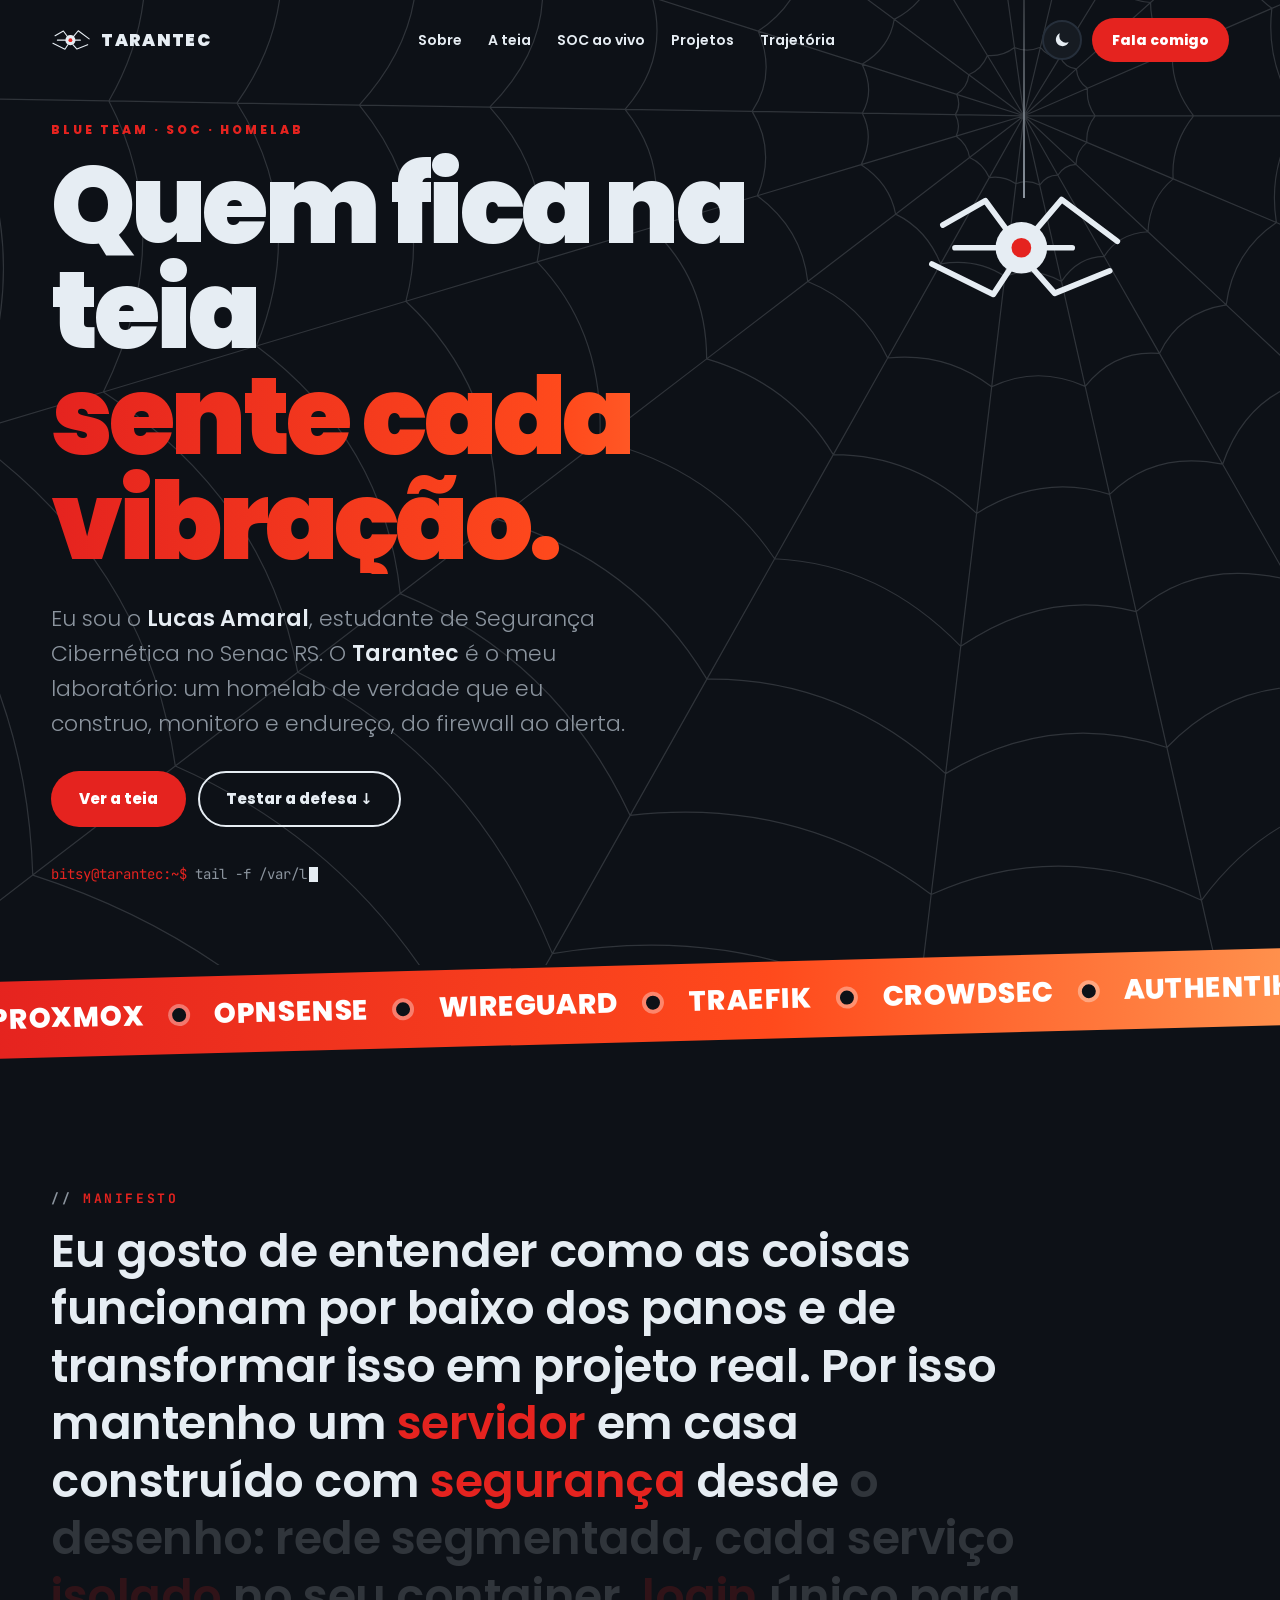
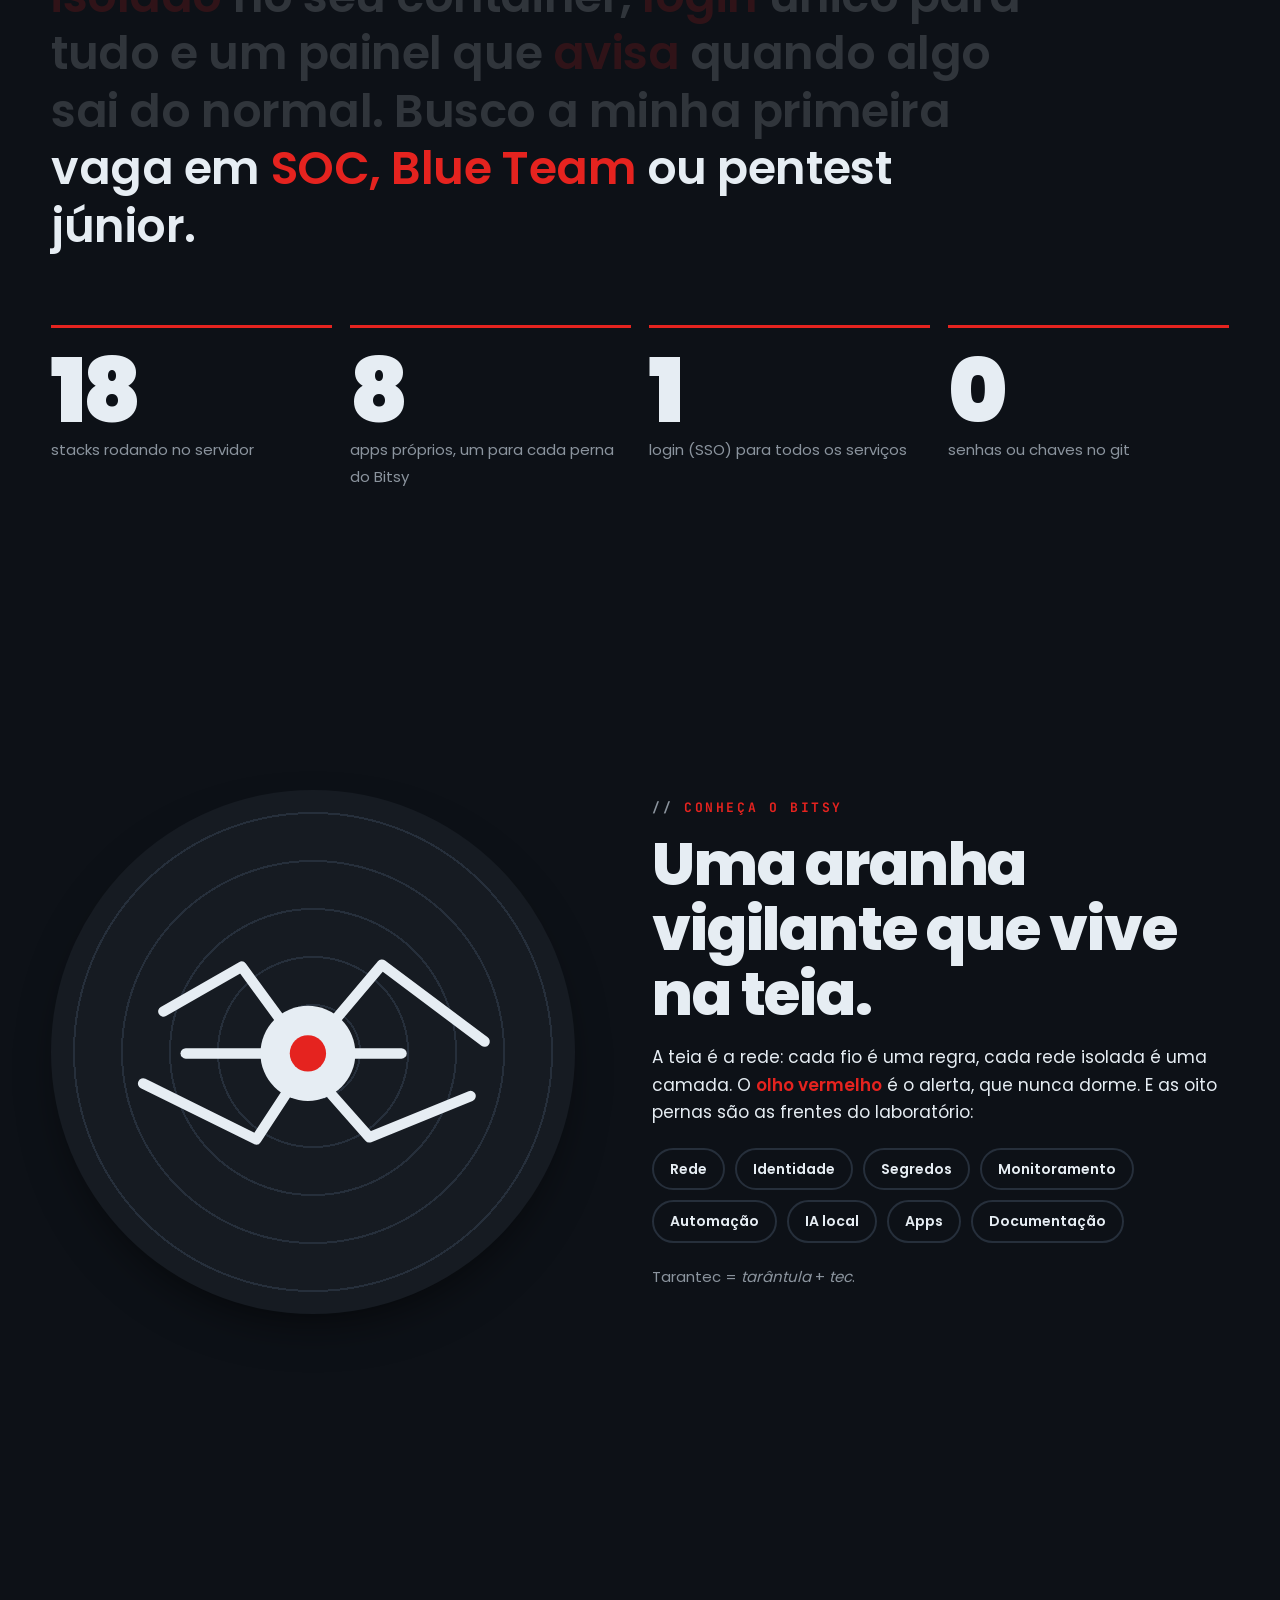
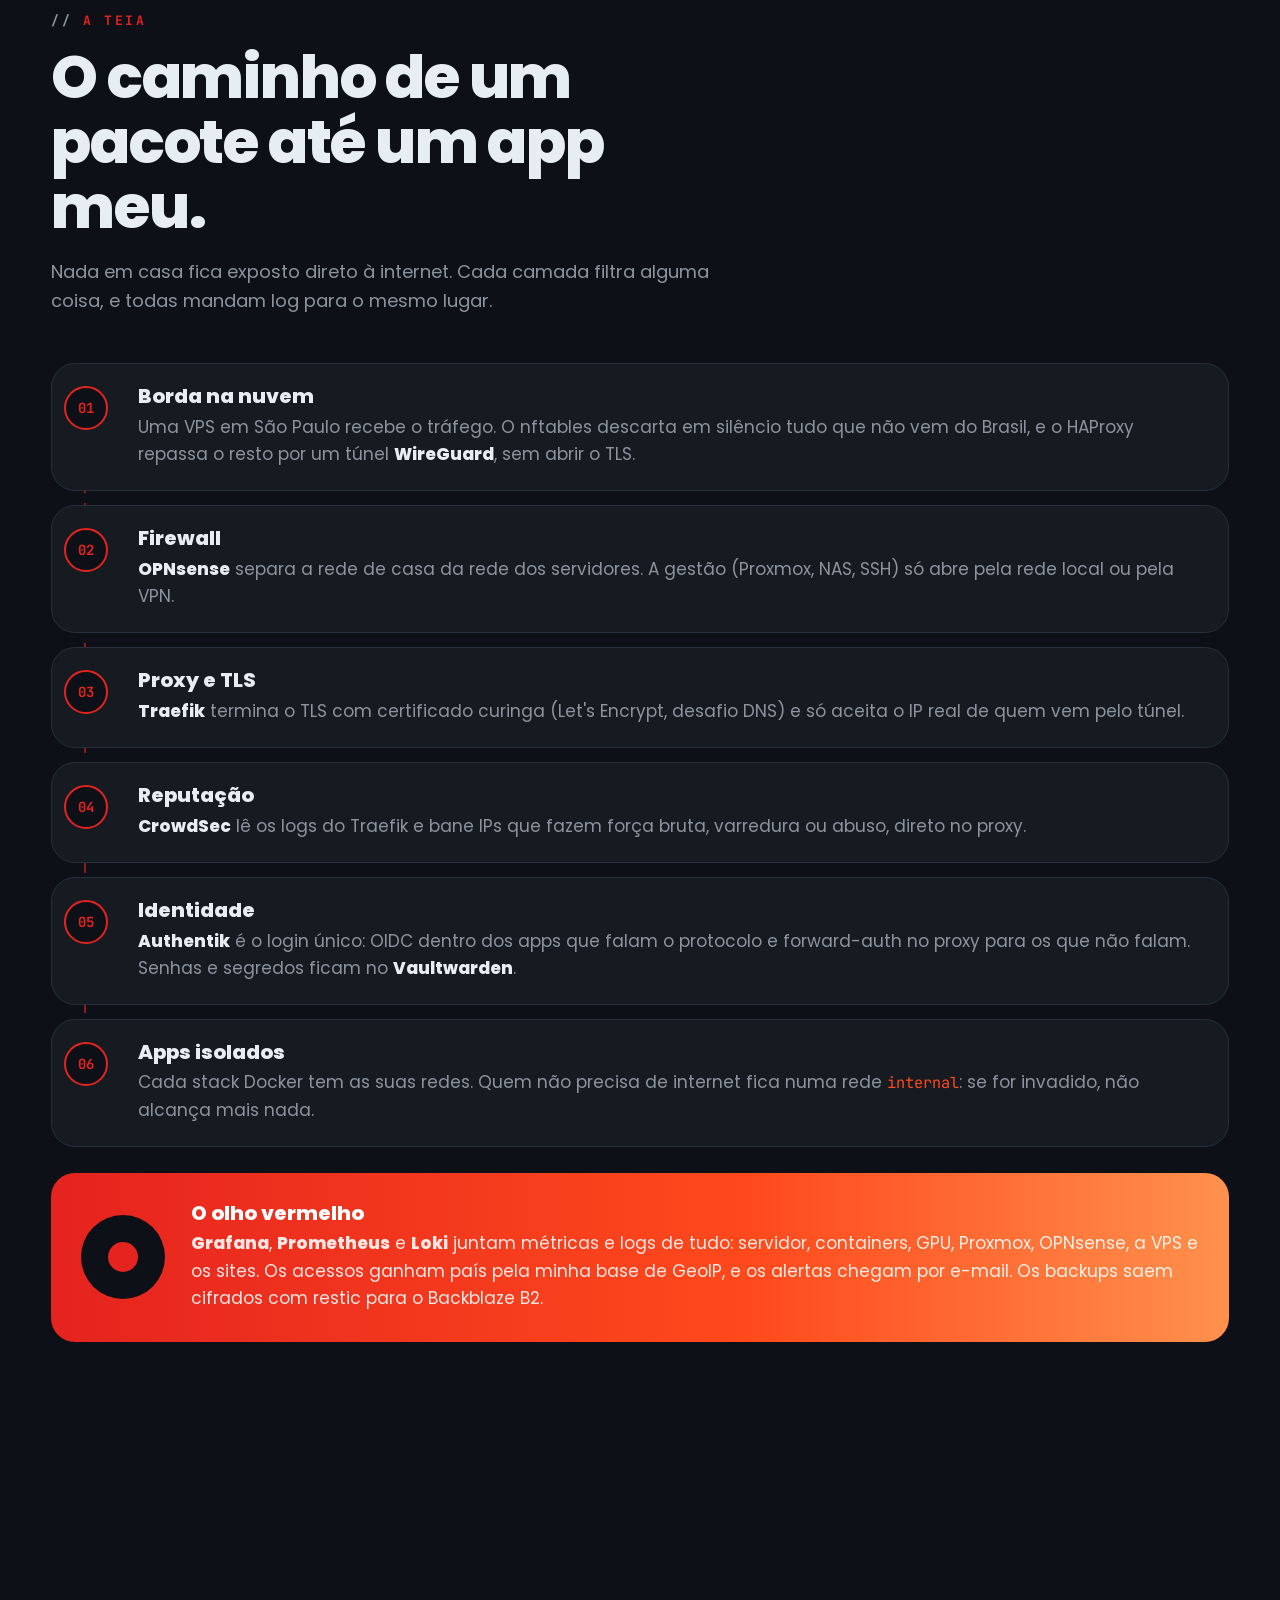
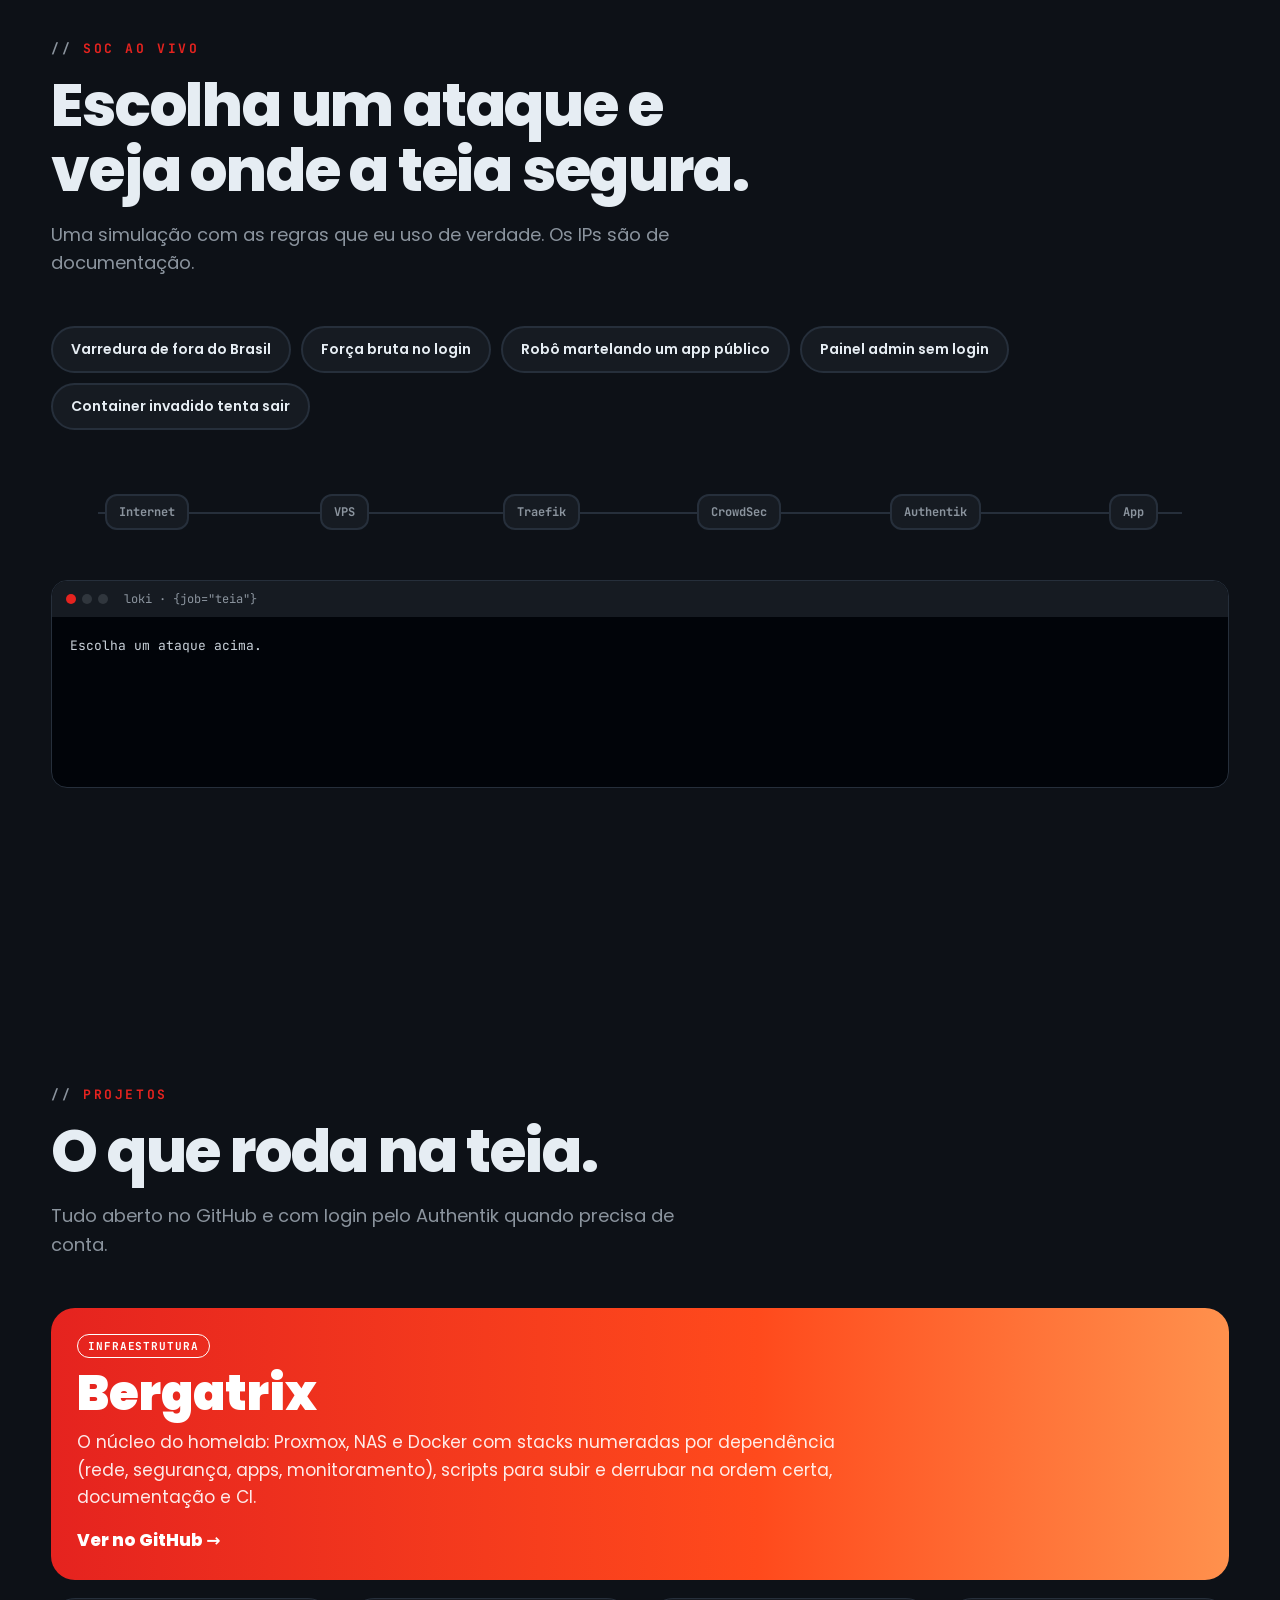
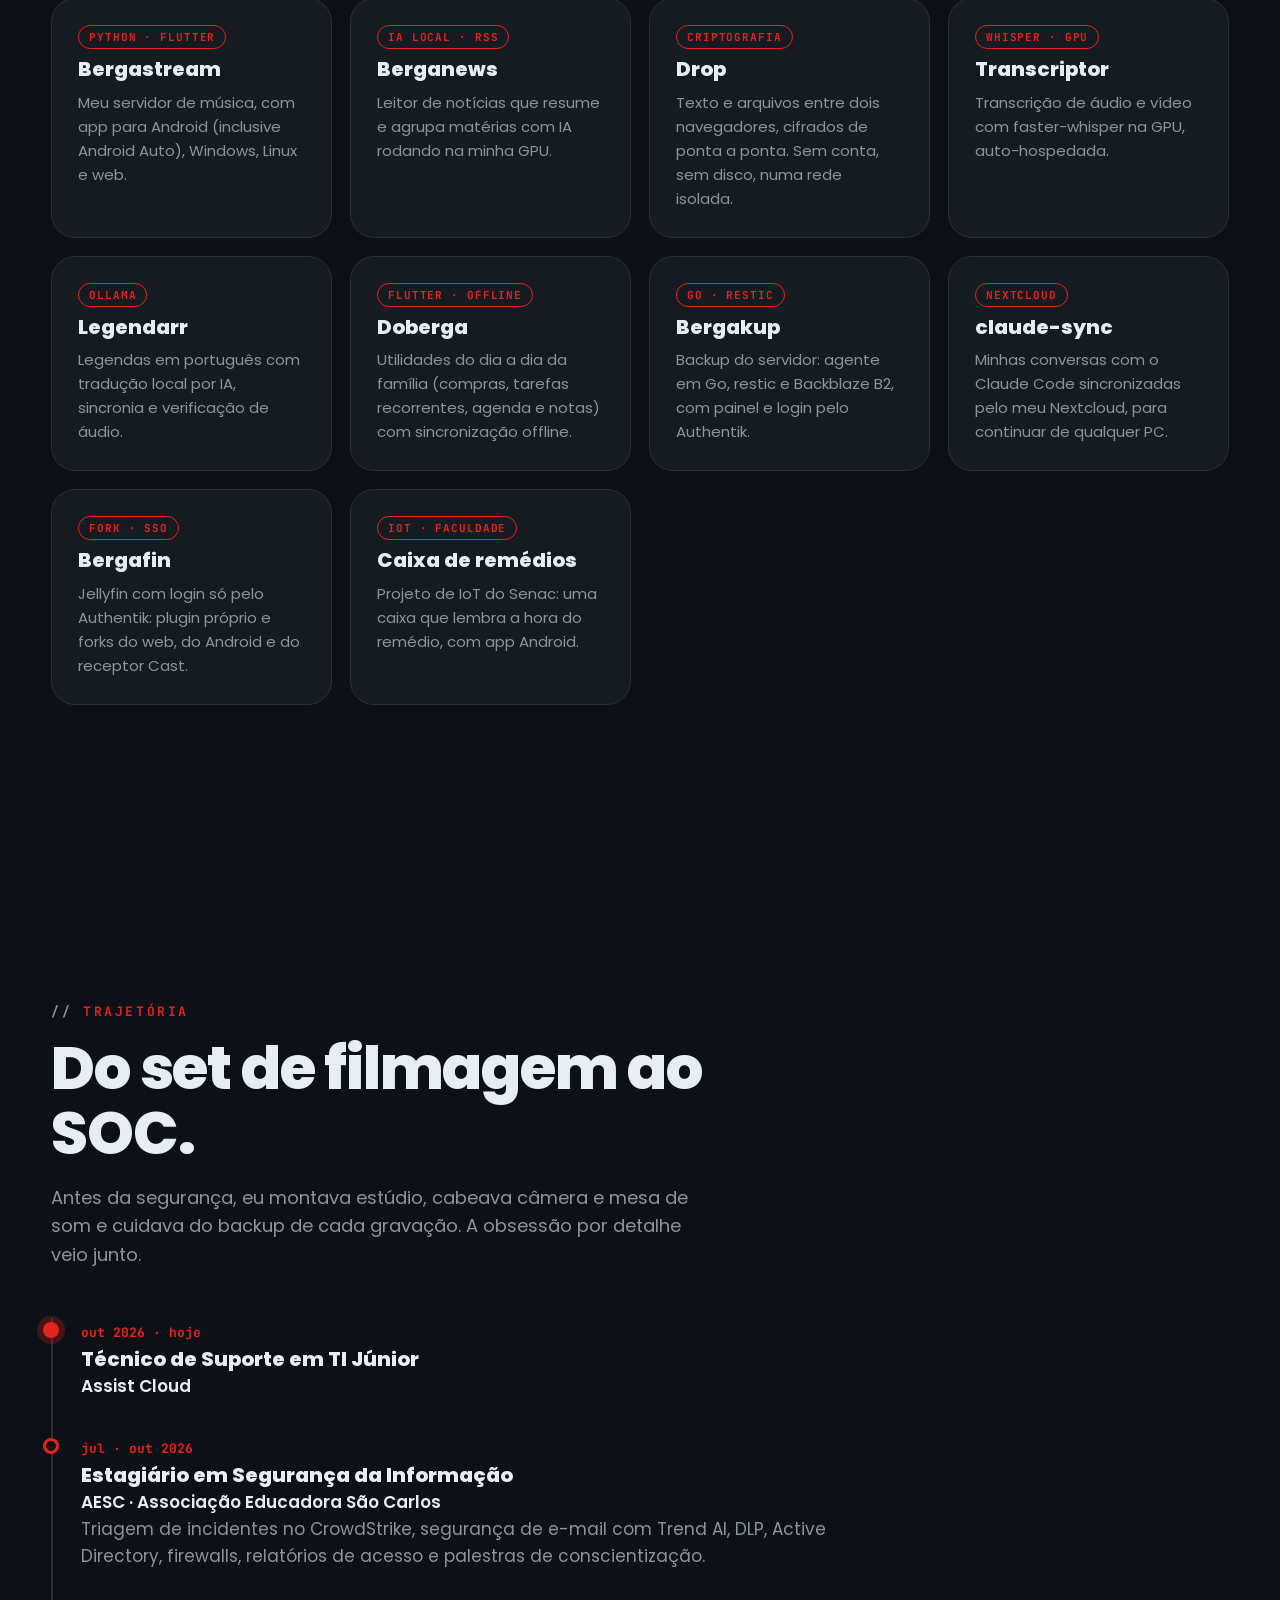
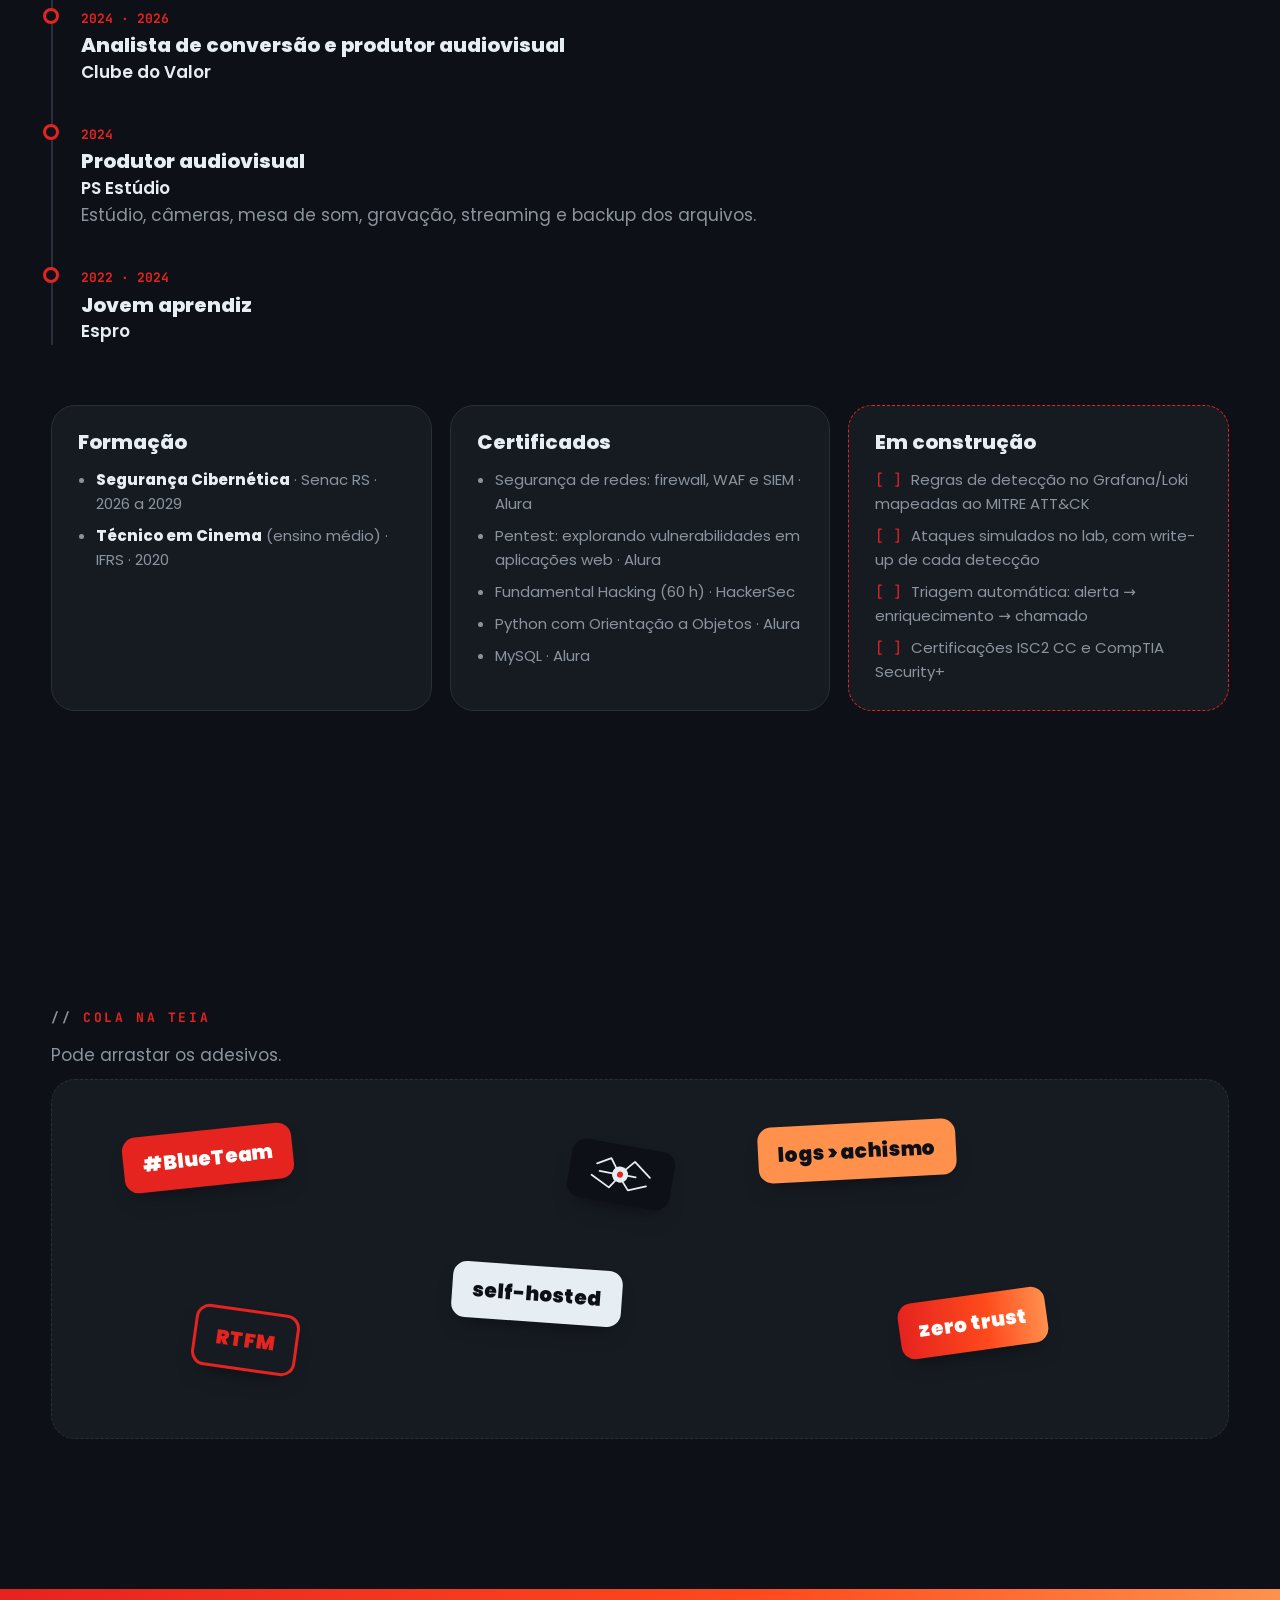
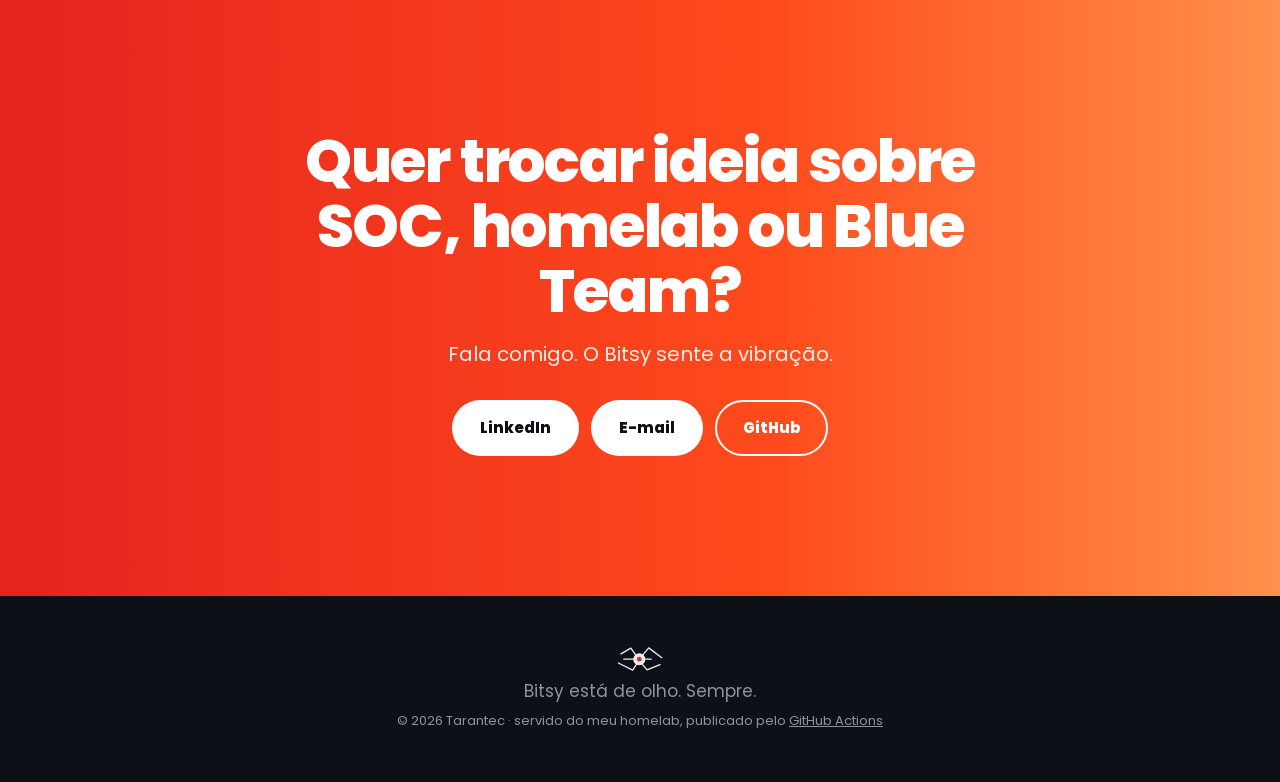
==== site/index.html @ d7de9d03 "first commit" ====
<!DOCTYPE html>
<html lang="pt-BR" data-theme="dark">
<head>
  <meta charset="utf-8">
  <meta name="viewport" content="width=device-width, initial-scale=1">
  <title>Tarantec · Lucas Amaral</title>
  <meta name="description" content="Lucas Amaral: Segurança Cibernética, Blue Team e SOC. O Tarantec é o meu homelab e a minha marca: do firewall ao alerta.">
  <meta name="theme-color" content="#0d1117">
  <meta property="og:title" content="Tarantec · Lucas Amaral">
  <meta property="og:description" content="Blue Team, SOC e homelab. Quem fica na teia sente cada vibração.">
  <meta property="og:type" content="website">
  <link rel="icon" href="img/favicon.svg" type="image/svg+xml">
  <link rel="preload" href="fonts/poppins-800.woff2" as="font" type="font/woff2" crossorigin>
  <link rel="stylesheet" href="css/style.css">
  <script src="js/tema.js"></script>
  <script src="js/main.js" defer></script>
</head>
<body>
  <a class="skip" href="#sobre">Pular para o conteúdo</a>

  <header class="nav" id="nav">
    <a class="brand" href="#topo" aria-label="Tarantec, início">
      <img src="img/bitsy.svg" alt="" width="40" height="22">
      <span>TARANTEC</span>
    </a>
    <nav class="nav__links" aria-label="Seções">
      <a href="#sobre">Sobre</a>
      <a href="#teia">A teia</a>
      <a href="#soc">SOC ao vivo</a>
      <a href="#projetos">Projetos</a>
      <a href="#trajetoria">Trajetória</a>
    </nav>
    <div class="nav__acoes">
      <button class="tema" id="tema" type="button" aria-label="Mudar para o tema claro">
        <svg viewBox="0 0 24 24" aria-hidden="true"><path class="lua" d="M20 14.5A8 8 0 0 1 9.5 4a8 8 0 1 0 10.5 10.5Z"/><g class="sol"><circle cx="12" cy="12" r="4"/><path d="M12 2.5v2.2M12 19.3v2.2M2.5 12h2.2M19.3 12h2.2M5.3 5.3l1.6 1.6M17.1 17.1l1.6 1.6M5.3 18.7l1.6-1.6M17.1 6.9l1.6-1.6"/></g></svg>
      </button>
      <a class="btn btn--red btn--sm" href="#contato">Fala comigo</a>
    </div>
  </header>

  <main>
    <!-- HERO -->
    <section class="hero" id="topo">
      <canvas class="hero__teia" id="teiaCanvas" aria-hidden="true"></canvas>

      <div class="hero__bitsy" aria-hidden="true">
        <span class="fio"></span>
        <svg class="bitsy" viewBox="190 410 540 290">
          <g class="bitsy__pernas">
            <polyline points="245,497 357,433 412,508"/>
            <polyline points="492,508 558,430 705,540"/>
            <line x1="277" y1="557" x2="388" y2="557"/>
            <line x1="518" y1="557" x2="586" y2="557"/>
            <polyline points="216,600 378,680 420,616"/>
            <polyline points="486,616 540,677 685,618"/>
          </g>
          <circle class="bitsy__corpo" cx="452" cy="557" r="68"/>
          <circle class="bitsy__olho" cx="452" cy="557" r="26"/>
        </svg>
      </div>

      <div class="hero__texto">
        <p class="kicker">Blue Team · SOC · Homelab</p>
        <h1 class="hero__titulo">Quem fica na teia <span class="grad">sente cada vibração.</span></h1>
        <p class="hero__tag">Eu sou o <strong>Lucas Amaral</strong>, estudante de Segurança Cibernética no Senac RS. O <strong>Tarantec</strong> é o meu laboratório: um homelab de verdade que eu construo, monitoro e endureço, do firewall ao alerta.</p>
        <div class="hero__cta">
          <a class="btn btn--red" href="#teia">Ver a teia</a>
          <a class="btn btn--ghost" href="#soc">Testar a defesa ↓</a>
        </div>
        <p class="term"><span class="term__prompt">bitsy@tarantec:~$</span> <span id="digitado">tail -f /var/log/teia.log</span><span class="term__cursor" aria-hidden="true"></span></p>
      </div>
    </section>

    <!-- MARQUEE -->
    <div class="marquee">
      <div class="marquee__linha">
        <span>Proxmox</span><i></i><span>OPNsense</span><i></i><span>WireGuard</span><i></i><span>Traefik</span><i></i><span>CrowdSec</span><i></i><span>Authentik</span><i></i><span>Vaultwarden</span><i></i><span>Grafana</span><i></i><span>Prometheus</span><i></i><span>Loki</span><i></i><span>Docker</span><i></i><span>Python</span><i></i><span>GitHub Actions</span><i></i>
        <span aria-hidden="true">Proxmox</span><i></i><span aria-hidden="true">OPNsense</span><i></i><span aria-hidden="true">WireGuard</span><i></i><span aria-hidden="true">Traefik</span><i></i><span aria-hidden="true">CrowdSec</span><i></i><span aria-hidden="true">Authentik</span><i></i><span aria-hidden="true">Vaultwarden</span><i></i><span aria-hidden="true">Grafana</span><i></i><span aria-hidden="true">Prometheus</span><i></i><span aria-hidden="true">Loki</span><i></i><span aria-hidden="true">Docker</span><i></i><span aria-hidden="true">Python</span><i></i><span aria-hidden="true">GitHub Actions</span><i></i>
      </div>
    </div>

    <!-- SOBRE -->
    <section class="secao sobre" id="sobre">
      <p class="rotulo">Manifesto</p>
      <p class="palavras" id="manifesto">Eu gosto de entender como as coisas funcionam por baixo dos panos e de transformar isso em projeto real. Por isso mantenho um servidor em casa construído com segurança desde o desenho: rede segmentada, cada serviço isolado no seu container, login único para tudo e um painel que avisa quando algo sai do normal. Busco a minha primeira vaga em SOC, Blue Team ou pentest júnior.</p>

      <div class="numeros">
        <div class="numero revelar"><strong data-contar="18">0</strong><span>stacks rodando no servidor</span></div>
        <div class="numero revelar"><strong data-contar="8">0</strong><span>apps próprios, um para cada perna do Bitsy</span></div>
        <div class="numero revelar"><strong data-contar="1">0</strong><span>login (SSO) para todos os serviços</span></div>
        <div class="numero revelar"><strong>0</strong><span>senhas ou chaves no git</span></div>
      </div>
    </section>

    <!-- BITSY -->
    <section class="secao bitsy-secao" id="bitsy">
      <div class="bitsy-secao__arte revelar">
        <img src="img/bitsy.svg" alt="Bitsy, a aranha mascote do Tarantec, com o olho vermelho aceso" width="540" height="290">
      </div>
      <div class="bitsy-secao__texto revelar">
        <p class="rotulo">Conheça o Bitsy</p>
        <h2>Uma aranha vigilante que vive na teia.</h2>
        <p>A teia é a rede: cada fio é uma regra, cada rede isolada é uma camada. O <span class="vermelho">olho vermelho</span> é o alerta, que nunca dorme. E as oito pernas são as frentes do laboratório:</p>
        <ul class="pernas">
          <li>Rede</li><li>Identidade</li><li>Segredos</li><li>Monitoramento</li>
          <li>Automação</li><li>IA local</li><li>Apps</li><li>Documentação</li>
        </ul>
        <p class="nota">Tarantec = <em>tarântula</em> + <em>tec</em>.</p>
      </div>
    </section>

    <!-- A TEIA (homelab) -->
    <section class="secao teia" id="teia">
      <p class="rotulo">A teia</p>
      <h2>O caminho de um pacote até um app meu.</h2>
      <p class="secao__intro">Nada em casa fica exposto direto à internet. Cada camada filtra alguma coisa, e todas mandam log para o mesmo lugar.</p>

      <ol class="camadas">
        <li class="camada revelar"><span class="camada__n">01</span><div><h3>Borda na nuvem</h3><p>Uma VPS em São Paulo recebe o tráfego. O nftables descarta em silêncio tudo que não vem do Brasil, e o HAProxy repassa o resto por um túnel <strong>WireGuard</strong>, sem abrir o TLS.</p></div></li>
        <li class="camada revelar"><span class="camada__n">02</span><div><h3>Firewall</h3><p><strong>OPNsense</strong> separa a rede de casa da rede dos servidores. A gestão (Proxmox, NAS, SSH) só abre pela rede local ou pela VPN.</p></div></li>
        <li class="camada revelar"><span class="camada__n">03</span><div><h3>Proxy e TLS</h3><p><strong>Traefik</strong> termina o TLS com certificado curinga (Let's Encrypt, desafio DNS) e só aceita o IP real de quem vem pelo túnel.</p></div></li>
        <li class="camada revelar"><span class="camada__n">04</span><div><h3>Reputação</h3><p><strong>CrowdSec</strong> lê os logs do Traefik e bane IPs que fazem força bruta, varredura ou abuso, direto no proxy.</p></div></li>
        <li class="camada revelar"><span class="camada__n">05</span><div><h3>Identidade</h3><p><strong>Authentik</strong> é o login único: OIDC dentro dos apps que falam o protocolo e forward-auth no proxy para os que não falam. Senhas e segredos ficam no <strong>Vaultwarden</strong>.</p></div></li>
        <li class="camada revelar"><span class="camada__n">06</span><div><h3>Apps isolados</h3><p>Cada stack Docker tem as suas redes. Quem não precisa de internet fica numa rede <code>internal</code>: se for invadido, não alcança mais nada.</p></div></li>
      </ol>

      <div class="olho-que-ve revelar">
        <div class="olho-que-ve__icone" aria-hidden="true"><span></span></div>
        <div>
          <h3>O olho vermelho</h3>
          <p><strong>Grafana</strong>, <strong>Prometheus</strong> e <strong>Loki</strong> juntam métricas e logs de tudo: servidor, containers, GPU, Proxmox, OPNsense, a VPS e os sites. Os acessos ganham país pela minha base de GeoIP, e os alertas chegam por e-mail. Os backups saem cifrados com restic para o Backblaze B2.</p>
        </div>
      </div>
    </section>

    <!-- SOC AO VIVO -->
    <section class="secao soc" id="soc">
      <p class="rotulo">SOC ao vivo</p>
      <h2>Escolha um ataque e veja onde a teia segura.</h2>
      <p class="secao__intro">Uma simulação com as regras que eu uso de verdade. Os IPs são de documentação.</p>

      <div class="soc__ataques" role="group" aria-label="Ataques">
        <button type="button" class="chip" data-ataque="geo">Varredura de fora do Brasil</button>
        <button type="button" class="chip" data-ataque="forca">Força bruta no login</button>
        <button type="button" class="chip" data-ataque="flood">Robô martelando um app público</button>
        <button type="button" class="chip" data-ataque="painel">Painel admin sem login</button>
        <button type="button" class="chip" data-ataque="saida">Container invadido tenta sair</button>
      </div>

      <div class="soc__trilha" id="trilha" aria-hidden="true">
        <span class="no" data-no="0">Internet</span>
        <span class="no" data-no="1">VPS</span>
        <span class="no" data-no="2">Traefik</span>
        <span class="no" data-no="3">CrowdSec</span>
        <span class="no" data-no="4">Authentik</span>
        <span class="no" data-no="5">App</span>
        <span class="pacote" id="pacote"></span>
      </div>

      <div class="soc__log" role="log" aria-live="polite">
        <div class="soc__log-barra"><i></i><i></i><i></i><span>loki · {job="teia"}</span></div>
        <pre id="log">Escolha um ataque acima.</pre>
      </div>
    </section>

    <!-- PROJETOS -->
    <section class="secao projetos" id="projetos">
      <p class="rotulo">Projetos</p>
      <h2>O que roda na teia.</h2>
      <p class="secao__intro">Tudo aberto no GitHub e com login pelo Authentik quando precisa de conta.</p>

      <div class="cards">
        <a class="card card--destaque revelar" href="https://github.com/Agelinena/bergatrix">
          <span class="card__tag">Infraestrutura</span>
          <h3>Bergatrix</h3>
          <p>O núcleo do homelab: Proxmox, NAS e Docker com stacks numeradas por dependência (rede, segurança, apps, monitoramento), scripts para subir e derrubar na ordem certa, documentação e CI.</p>
          <span class="card__ir">Ver no GitHub →</span>
        </a>
        <a class="card revelar" href="https://github.com/Agelinena/bergastream">
          <span class="card__tag">Python · Flutter</span>
          <h3>Bergastream</h3>
          <p>Meu servidor de música, com app para Android (inclusive Android Auto), Windows, Linux e web.</p>
        </a>
        <a class="card revelar" href="https://github.com/Agelinena/berganews">
          <span class="card__tag">IA local · RSS</span>
          <h3>Berganews</h3>
          <p>Leitor de notícias que resume e agrupa matérias com IA rodando na minha GPU.</p>
        </a>
        <a class="card revelar" href="https://github.com/Agelinena/drop">
          <span class="card__tag">Criptografia</span>
          <h3>Drop</h3>
          <p>Texto e arquivos entre dois navegadores, cifrados de ponta a ponta. Sem conta, sem disco, numa rede isolada.</p>
        </a>
        <a class="card revelar" href="https://github.com/Agelinena/transcriptor">
          <span class="card__tag">Whisper · GPU</span>
          <h3>Transcriptor</h3>
          <p>Transcrição de áudio e vídeo com faster-whisper na GPU, auto-hospedada.</p>
        </a>
        <a class="card revelar" href="https://github.com/Agelinena/legendarr">
          <span class="card__tag">Ollama</span>
          <h3>Legendarr</h3>
          <p>Legendas em português com tradução local por IA, sincronia e verificação de áudio.</p>
        </a>
        <a class="card revelar" href="https://github.com/Agelinena/doberga">
          <span class="card__tag">Flutter · offline</span>
          <h3>Doberga</h3>
          <p>Utilidades do dia a dia da família (compras, tarefas recorrentes, agenda e notas) com sincronização offline.</p>
        </a>
        <a class="card revelar" href="https://github.com/Agelinena/bergatrix/tree/main/00-infrastructure/bergakup">
          <span class="card__tag">Go · restic</span>
          <h3>Bergakup</h3>
          <p>Backup do servidor: agente em Go, restic e Backblaze B2, com painel e login pelo Authentik.</p>
        </a>
        <a class="card revelar" href="https://github.com/Agelinena/claude-sync">
          <span class="card__tag">Nextcloud</span>
          <h3>claude-sync</h3>
          <p>Minhas conversas com o Claude Code sincronizadas pelo meu Nextcloud, para continuar de qualquer PC.</p>
        </a>
        <a class="card revelar" href="https://github.com/Agelinena/Bergafin-web">
          <span class="card__tag">Fork · SSO</span>
          <h3>Bergafin</h3>
          <p>Jellyfin com login só pelo Authentik: plugin próprio e forks do web, do Android e do receptor Cast.</p>
        </a>
        <a class="card revelar" href="https://github.com/Agelinena/Caixa-remedio">
          <span class="card__tag">IoT · faculdade</span>
          <h3>Caixa de remédios</h3>
          <p>Projeto de IoT do Senac: uma caixa que lembra a hora do remédio, com app Android.</p>
        </a>
      </div>
    </section>

    <!-- TRAJETÓRIA -->
    <section class="secao trajetoria" id="trajetoria">
      <p class="rotulo">Trajetória</p>
      <h2>Do set de filmagem ao SOC.</h2>
      <p class="secao__intro">Antes da segurança, eu montava estúdio, cabeava câmera e mesa de som e cuidava do backup de cada gravação. A obsessão por detalhe veio junto.</p>

      <ol class="linha">
        <li class="revelar"><span class="quando">out 2026 · hoje</span><h3>Técnico de Suporte em TI Júnior</h3><p class="linha__onde">Assist Cloud</p></li>
        <li class="revelar"><span class="quando">jul · out 2026</span><h3>Estagiário em Segurança da Informação</h3><p class="linha__onde">AESC · Associação Educadora São Carlos</p><p>Triagem de incidentes no CrowdStrike, segurança de e-mail com Trend AI, DLP, Active Directory, firewalls, relatórios de acesso e palestras de conscientização.</p></li>
        <li class="revelar"><span class="quando">2024 · 2026</span><h3>Analista de conversão e produtor audiovisual</h3><p class="linha__onde">Clube do Valor</p></li>
        <li class="revelar"><span class="quando">2024</span><h3>Produtor audiovisual</h3><p class="linha__onde">PS Estúdio</p><p>Estúdio, câmeras, mesa de som, gravação, streaming e backup dos arquivos.</p></li>
        <li class="revelar"><span class="quando">2022 · 2024</span><h3>Jovem aprendiz</h3><p class="linha__onde">Espro</p></li>
      </ol>

      <div class="duas-colunas">
        <div class="bloco revelar">
          <h3>Formação</h3>
          <ul class="lista">
            <li><strong>Segurança Cibernética</strong> · Senac RS · 2026 a 2029</li>
            <li><strong>Técnico em Cinema</strong> (ensino médio) · IFRS · 2020</li>
          </ul>
        </div>
        <div class="bloco revelar">
          <h3>Certificados</h3>
          <ul class="lista">
            <li>Segurança de redes: firewall, WAF e SIEM · Alura</li>
            <li>Pentest: explorando vulnerabilidades em aplicações web · Alura</li>
            <li>Fundamental Hacking (60 h) · HackerSec</li>
            <li>Python com Orientação a Objetos · Alura</li>
            <li>MySQL · Alura</li>
          </ul>
        </div>
        <div class="bloco bloco--obra revelar">
          <h3>Em construção</h3>
          <ul class="lista lista--check">
            <li>Regras de detecção no Grafana/Loki mapeadas ao MITRE ATT&amp;CK</li>
            <li>Ataques simulados no lab, com write-up de cada detecção</li>
            <li>Triagem automática: alerta → enriquecimento → chamado</li>
            <li>Certificações ISC2 CC e CompTIA Security+</li>
          </ul>
        </div>
      </div>
    </section>

    <!-- ADESIVOS -->
    <section class="secao adesivos" aria-label="Adesivos">
      <p class="rotulo">Cola na teia</p>
      <p class="adesivos__dica">Pode arrastar os adesivos.</p>
      <div class="adesivos__area" id="adesivos">
        <span class="adesivo a1">#BlueTeam</span>
        <span class="adesivo a2">self-hosted</span>
        <span class="adesivo a3">logs &gt; achismo</span>
        <span class="adesivo a4">RTFM</span>
        <span class="adesivo a5">zero trust</span>
        <span class="adesivo a6"><img src="img/bitsy.svg" alt="Bitsy" width="64" height="35"></span>
      </div>
    </section>

    <!-- CONTATO -->
    <section class="contato" id="contato">
      <h2>Quer trocar ideia sobre SOC, homelab ou Blue Team?</h2>
      <p>Fala comigo. O Bitsy sente a vibração.</p>
      <div class="hero__cta">
        <a class="btn btn--branco" href="https://www.linkedin.com/in/lucaslindemann">LinkedIn</a>
        <a class="btn btn--branco" href="mailto:lucaslamaral@proton.me">E-mail</a>
        <a class="btn btn--contorno" href="https://github.com/Agelinena">GitHub</a>
      </div>
    </section>
  </main>

  <footer class="rodape">
    <img src="img/bitsy.svg" alt="" width="48" height="26">
    <p>Bitsy está de olho. Sempre.</p>
    <p class="rodape__mini">© 2026 Tarantec · servido do meu homelab, publicado pelo <a href="https://github.com/Agelinena/tarantec">GitHub Actions</a></p>
  </footer>
</body>
</html>
---- site/css/style.css ----
/* Tarantec: tema escuro por padrão, claro opcional (botão no topo).
   Movimento inspirado num site de referência: entrada em cascata no hero,
   marquee, revelação no scroll, texto que acende, cards com tilt e adesivos. */

@font-face { font-family: "Poppins"; font-weight: 300; font-display: swap; src: url("../fonts/poppins-300.woff2") format("woff2"); }
@font-face { font-family: "Poppins"; font-weight: 400; font-display: swap; src: url("../fonts/poppins-400.woff2") format("woff2"); }
@font-face { font-family: "Poppins"; font-weight: 600; font-display: swap; src: url("../fonts/poppins-600.woff2") format("woff2"); }
@font-face { font-family: "Poppins"; font-weight: 800; font-display: swap; src: url("../fonts/poppins-800.woff2") format("woff2"); }
@font-face { font-family: "Poppins"; font-weight: 900; font-display: swap; src: url("../fonts/poppins-900.woff2") format("woff2"); }
@font-face { font-family: "JetBrains Mono"; font-weight: 400 700; font-display: swap; src: url("../fonts/jetbrains-mono.woff2") format("woff2"); }

:root {
  --red: #e5231f;
  --red-2: #ff4a1c;
  --orange: #ff914d;
  --grad: linear-gradient(90deg, var(--red) 0%, var(--red-2) 60%, var(--orange) 100%);
  --radius: 24px;
  --gutter: clamp(16px, 4vw, 56px);
  --ease: cubic-bezier(.2, .8, .2, 1);
  --mono: "JetBrains Mono", ui-monospace, Consolas, monospace;

  /* escuro (padrão) */
  --bg: #0d1117;
  --bg-2: #161b22;
  --bg-3: #1b232e;
  --line: #262f3b;
  --text: #e6edf3;
  --muted: #8b949e;
  --fio: rgba(230, 237, 243, .16);
  --sombra: 0 20px 50px -20px rgba(0, 0, 0, .7);
  --bitsy-filtro: none;
  color-scheme: dark;
}

:root[data-theme="light"] {
  --bg: #fff7ec;
  --bg-2: #ffffff;
  --bg-3: #fbeedd;
  --line: #ecdcc6;
  --text: #14181d;
  --muted: #5b6470;
  --fio: rgba(20, 24, 29, .14);
  --sombra: 0 20px 50px -24px rgba(80, 40, 0, .35);
  /* o Bitsy é claro; no tema claro fica escura e o olho continua vermelho */
  --bitsy-filtro: invert(1) hue-rotate(180deg) saturate(1.4);
  color-scheme: light;
}

*, *::before, *::after { box-sizing: border-box; }
html { scroll-behavior: smooth; }
body {
  margin: 0;
  background: var(--bg);
  color: var(--text);
  font: 400 17px/1.6 "Poppins", system-ui, sans-serif;
  overflow-x: hidden;
  transition: background .4s, color .4s;
}
img { max-width: 100%; display: block; }
a { color: inherit; }
h1, h2, h3 { line-height: 1.08; margin: 0; }
h2 { font-size: clamp(30px, 5vw, 60px); font-weight: 800; letter-spacing: -.02em; max-width: 18ch; }
h3 { font-size: 20px; font-weight: 700; }
code { font-family: var(--mono); font-size: .9em; color: var(--red-2); }
.vermelho { color: var(--red); font-weight: 600; }
.grad { background: var(--grad); -webkit-background-clip: text; background-clip: text; color: transparent; }
.bitsy-img, .brand img, .rodape img, .adesivo img, .bitsy-secao__arte img { filter: var(--bitsy-filtro); }
::selection { background: var(--red); color: #fff; }
:focus-visible { outline: 3px solid var(--orange); outline-offset: 3px; border-radius: 6px; }

.skip { position: absolute; left: 12px; top: -60px; z-index: 100; background: var(--red); color: #fff; padding: 10px 16px; border-radius: 10px; }
.skip:focus { top: 12px; }

/* ---------- botões ---------- */
.btn {
  display: inline-flex; align-items: center; gap: 8px;
  padding: 14px 26px; border-radius: 999px; border: 2px solid transparent;
  font-weight: 700; font-size: 15px; text-decoration: none; cursor: pointer;
  transition: transform .3s var(--ease), background .3s, color .3s, box-shadow .3s, border-color .3s;
}
.btn:hover { transform: translateY(-3px); }
.btn--sm { padding: 9px 18px; font-size: 14px; }
.btn--red { background: var(--red); color: #fff; }
.btn--red:hover { box-shadow: 0 10px 0 -2px #7d0f0d; }
.btn--ghost { border-color: var(--text); color: var(--text); }
.btn--ghost:hover { background: var(--text); color: var(--bg); }
.btn--branco { background: #fff; color: #0d1117; }
.btn--branco:hover { box-shadow: 0 10px 0 -2px #0d1117; }
.btn--contorno { border-color: #fff; color: #fff; }
.btn--contorno:hover { background: #0d1117; border-color: #0d1117; }

/* ---------- nav ---------- */
.nav {
  position: fixed; inset: 0 0 auto 0; z-index: 50;
  display: flex; align-items: center; justify-content: space-between; gap: 16px;
  padding: 18px var(--gutter);
  transition: background .4s, padding .4s, box-shadow .4s;
}
.nav.rolou {
  padding-block: 10px;
  background: color-mix(in srgb, var(--bg) 82%, transparent);
  backdrop-filter: blur(12px);
  box-shadow: 0 1px 0 var(--line);
}
.brand { display: flex; align-items: center; gap: 10px; text-decoration: none; font-weight: 900; letter-spacing: .08em; }
.brand img { width: 40px; transition: transform .5s var(--ease); }
.brand:hover img { transform: rotate(-12deg) scale(1.1); }
.nav__links { display: flex; gap: 26px; }
.nav__links a { position: relative; text-decoration: none; font-weight: 600; font-size: 14px; }
.nav__links a::after {
  content: ""; position: absolute; left: 0; right: 0; bottom: -4px; height: 3px;
  background: var(--red); transform: scaleX(0); transform-origin: right;
  transition: transform .35s var(--ease);
}
.nav__links a:hover::after { transform: scaleX(1); transform-origin: left; }
.nav__acoes { display: flex; align-items: center; gap: 10px; }
.tema {
  width: 40px; height: 40px; border-radius: 50%; border: 2px solid var(--line);
  background: var(--bg-2); color: var(--text); cursor: pointer; display: grid; place-items: center;
  transition: transform .4s var(--ease), border-color .3s;
}
.tema:hover { transform: rotate(25deg); border-color: var(--red); }
.tema svg { width: 20px; height: 20px; fill: currentColor; }
.tema .sol { display: none; }
.tema .sol path { fill: none; stroke: currentColor; stroke-width: 2; stroke-linecap: round; }
:root[data-theme="light"] .tema .sol { display: block; }
:root[data-theme="light"] .tema .lua { display: none; }

/* ---------- hero ---------- */
.hero {
  position: relative; min-height: 100svh; overflow: hidden;
  display: grid; align-items: center;
  padding: 120px var(--gutter) 80px;
}
.hero__teia { position: absolute; inset: 0; width: 100%; height: 100%; }
.hero__texto { position: relative; max-width: 860px; }
.kicker {
  margin: 0 0 14px; font-weight: 700; letter-spacing: .25em; text-transform: uppercase;
  font-size: 12px; color: var(--red); opacity: 0; animation: subir .8s .2s var(--ease) forwards;
}
.hero__titulo {
  font-size: clamp(44px, 8.4vw, 116px); font-weight: 900; letter-spacing: -.035em; line-height: .98;
  opacity: 0; transform: scale(.92) translateY(30px); animation: entrar 1.1s .35s var(--ease) forwards;
}
.hero__titulo .grad { display: block; }
.hero__tag {
  font-size: clamp(17px, 1.8vw, 22px); font-weight: 300; max-width: 46ch; color: var(--muted);
  margin: 26px 0 30px; opacity: 0; animation: subir .9s .9s var(--ease) forwards;
}
.hero__tag strong { color: var(--text); font-weight: 600; }
.hero__cta { display: flex; gap: 12px; flex-wrap: wrap; opacity: 0; animation: subir .9s 1.1s var(--ease) forwards; }
.contato .hero__cta { opacity: 1; animation: none; justify-content: center; }
.term {
  margin: 38px 0 0; font: 14px/1.4 var(--mono); color: var(--muted);
  opacity: 0; animation: subir .9s 1.3s var(--ease) forwards;
}
.term__prompt { color: var(--red); }
.term__cursor { display: inline-block; width: .6em; height: 1.1em; vertical-align: -3px; margin-left: 2px; background: var(--text); animation: piscar 1s steps(1) infinite; }

/* Bitsy pendurada no fio, no canto */
.hero__bitsy {
  position: absolute; top: 0; right: clamp(16px, 12vw, 220px); width: clamp(120px, 16vw, 230px);
  display: flex; flex-direction: column; align-items: center;
  animation: descer 1.8s .2s var(--ease) both, balancar 4.5s 2s ease-in-out infinite alternate;
  transform-origin: top center;
}
.fio { width: 2px; height: clamp(90px, 22vh, 220px); background: linear-gradient(var(--fio), var(--muted)); }
.bitsy { width: 100%; margin-top: -6px; overflow: visible; }
.bitsy__pernas { fill: none; stroke: var(--text); stroke-width: 15; stroke-linecap: round; stroke-linejoin: round; }
.bitsy__corpo { fill: var(--text); }
.bitsy__olho { fill: var(--red); transform-origin: 452px 557px; animation: olho 2.4s ease-in-out infinite, pisca 6s 3s infinite; }

@keyframes subir { from { opacity: 0; transform: translateY(24px); } to { opacity: 1; transform: none; } }
@keyframes entrar { 60% { opacity: 1; transform: scale(1.02) translateY(0); } to { opacity: 1; transform: none; } }
@keyframes descer { from { transform: translateY(-110%); } }
@keyframes balancar { from { rotate: -3deg; } to { rotate: 3deg; } }
@keyframes olho { 50% { scale: 1.18; opacity: .7; filter: drop-shadow(0 0 18px var(--red)); } }
@keyframes pisca { 0%, 94%, 100% { transform: scaleY(1); } 97% { transform: scaleY(.1); } }
@keyframes piscar { 50% { opacity: 0; } }

/* ---------- marquee ---------- */
.marquee {
  overflow: hidden; background: var(--grad); color: #fff;
  padding: 16px 0; transform: rotate(-1.5deg); margin: 0 -10px;
  font-weight: 800; font-size: clamp(18px, 2.4vw, 28px); text-transform: uppercase; letter-spacing: .02em;
}
.marquee__linha { display: flex; align-items: center; gap: 28px; width: max-content; animation: marquee 34s linear infinite; }
.marquee:hover .marquee__linha { animation-play-state: paused; }
.marquee i { width: 14px; height: 14px; border-radius: 50%; background: #0d1117; box-shadow: 0 0 0 4px rgba(255,255,255,.35); }
@keyframes marquee { to { transform: translateX(-50%); } }

/* ---------- seções ---------- */
.secao { padding: clamp(80px, 12vw, 150px) var(--gutter); max-width: 1280px; margin: 0 auto; }
.rotulo { font: 700 13px/1 var(--mono); letter-spacing: .2em; text-transform: uppercase; color: var(--red); margin: 0 0 18px; }
.rotulo::before { content: "// "; color: var(--muted); }
.secao__intro { color: var(--muted); max-width: 60ch; margin: 18px 0 48px; font-size: 18px; }

.revelar { opacity: 0; transform: translateY(40px); transition: opacity .9s var(--ease), transform .9s var(--ease); }
.revelar.visivel { opacity: 1; transform: none; }

/* manifesto que acende palavra por palavra */
.palavras { font-size: clamp(24px, 3.6vw, 46px); font-weight: 600; line-height: 1.25; letter-spacing: -.01em; margin: 0; max-width: 34ch; }
.palavras .p { opacity: .16; transition: opacity .25s; }
.palavras .p.acesa { opacity: 1; }
.palavras .p.quente { color: var(--red); }

.numeros { display: grid; grid-template-columns: repeat(auto-fit, minmax(200px, 1fr)); gap: 18px; margin-top: 70px; }
.numero { border-top: 3px solid var(--red); padding-top: 18px; }
.numero strong { display: block; font-size: clamp(56px, 7vw, 92px); font-weight: 900; line-height: 1; letter-spacing: -.04em; }
.numero span { color: var(--muted); font-size: 15px; }

/* Bitsy */
.bitsy-secao { display: grid; grid-template-columns: 1fr 1.1fr; gap: clamp(30px, 6vw, 90px); align-items: center; }
.bitsy-secao__arte {
  aspect-ratio: 1; border-radius: 50%; display: grid; place-items: center; padding: 14%;
  background:
    repeating-radial-gradient(circle at center, transparent 0 46px, var(--line) 46px 48px),
    var(--bg-2);
  box-shadow: var(--sombra);
}
.bitsy-secao__arte img { animation: balancar 4s ease-in-out infinite alternate; }
.bitsy-secao h2 { margin-bottom: 18px; }
.pernas { list-style: none; padding: 0; margin: 22px 0; display: flex; flex-wrap: wrap; gap: 10px; }
.pernas li {
  padding: 8px 16px; border-radius: 999px; border: 2px solid var(--line); font-weight: 600; font-size: 14px;
  transition: border-color .3s, background .3s, color .3s, transform .3s var(--ease);
}
.pernas li:hover { border-color: var(--red); background: var(--red); color: #fff; transform: translateY(-3px) rotate(-2deg); }
.nota { color: var(--muted); font-size: 15px; }

/* A teia: camadas */
.camadas { list-style: none; padding: 0; margin: 0; position: relative; display: grid; gap: 14px; }
.camadas::before {
  content: ""; position: absolute; left: 33px; top: 20px; bottom: 20px; width: 2px;
  background: repeating-linear-gradient(var(--red) 0 10px, transparent 10px 20px);
  animation: fluxo 1.2s linear infinite; opacity: .6;
}
@keyframes fluxo { to { background-position: 0 20px; } }
.camada {
  position: relative; display: grid; grid-template-columns: 68px 1fr; gap: 18px; align-items: start;
  background: var(--bg-2); border: 1px solid var(--line); border-radius: var(--radius); padding: 22px 26px 22px 0;
  transition: transform .45s var(--ease), border-color .45s, opacity .9s var(--ease);
}
.camada:hover { transform: translateX(8px); border-color: var(--red); }
.camada__n {
  justify-self: center; width: 44px; height: 44px; border-radius: 50%; display: grid; place-items: center;
  background: var(--bg); border: 2px solid var(--red); font: 700 14px var(--mono); color: var(--red); position: relative; z-index: 1;
}
.camada h3 { margin-bottom: 6px; }
.camada p { margin: 0; color: var(--muted); }
.camada strong { color: var(--text); }

.olho-que-ve {
  margin-top: 26px; display: grid; grid-template-columns: auto 1fr; gap: 26px; align-items: center;
  padding: 30px; border-radius: var(--radius); background: var(--grad); color: #fff;
}
.olho-que-ve p { margin: 6px 0 0; color: rgba(255,255,255,.88); }
.olho-que-ve__icone { width: 84px; height: 84px; border-radius: 50%; background: #0d1117; display: grid; place-items: center; }
.olho-que-ve__icone span { width: 30px; height: 30px; border-radius: 50%; background: var(--red); animation: olho 2.4s ease-in-out infinite; }

/* SOC ao vivo */
.soc__ataques { display: flex; flex-wrap: wrap; gap: 10px; margin-bottom: 34px; }
.chip {
  font: 600 14px "Poppins", sans-serif; padding: 11px 18px; border-radius: 999px; cursor: pointer;
  border: 2px solid var(--line); background: var(--bg-2); color: var(--text);
  transition: border-color .3s, background .3s, transform .3s var(--ease);
}
.chip:hover { border-color: var(--red); transform: translateY(-2px); }
.chip[aria-pressed="true"] { background: var(--red); border-color: var(--red); color: #fff; }
.soc__trilha {
  position: relative; display: grid; grid-template-columns: repeat(6, 1fr); gap: 6px;
  padding: 30px 0; margin-bottom: 20px;
}
.soc__trilha::before { content: ""; position: absolute; left: 4%; right: 4%; top: 50%; height: 2px; background: var(--line); }
.no {
  position: relative; justify-self: center; padding: 8px 12px; border-radius: 12px; font: 700 12px var(--mono);
  background: var(--bg-2); border: 2px solid var(--line); color: var(--muted);
  transition: border-color .3s, color .3s, transform .3s var(--ease), box-shadow .3s;
}
.no.passou { border-color: #2ea043; color: var(--text); }
.no.barrou { border-color: var(--red); color: #fff; background: var(--red); transform: scale(1.12); box-shadow: 0 0 0 8px rgba(229,35,31,.25); }
.pacote {
  position: absolute; top: calc(50% - 8px); left: 4%; width: 16px; height: 16px; border-radius: 50%;
  background: var(--orange); box-shadow: 0 0 16px var(--orange); opacity: 0;
  transition: left .7s var(--ease), opacity .3s, background .3s;
}
.pacote.morto { background: var(--red); box-shadow: 0 0 20px var(--red); scale: 1.4; }
.soc__log { border-radius: 16px; overflow: hidden; border: 1px solid var(--line); background: #010409; color: #c9d1d9; }
.soc__log-barra { display: flex; align-items: center; gap: 6px; padding: 10px 14px; background: #161b22; font: 12px var(--mono); color: #8b949e; }
.soc__log-barra i { width: 10px; height: 10px; border-radius: 50%; background: #30363d; }
.soc__log-barra i:first-child { background: var(--red); }
.soc__log-barra span { margin-left: 10px; }
.soc__log pre { margin: 0; padding: 18px; min-height: 170px; font: 13px/1.7 var(--mono); white-space: pre-wrap; word-break: break-word; }
.soc__log .ok { color: #3fb950; }
.soc__log .ruim { color: #ff7b72; }
.soc__log .info { color: #79c0ff; }

/* Projetos */
.cards { display: grid; grid-template-columns: repeat(auto-fill, minmax(260px, 1fr)); gap: 18px; perspective: 1000px; }
.card {
  position: relative; display: flex; flex-direction: column; gap: 10px; padding: 26px;
  border-radius: var(--radius); background: var(--bg-2); border: 1px solid var(--line);
  text-decoration: none; transform-style: preserve-3d;
  transition: transform .45s var(--ease), box-shadow .45s, border-color .45s, opacity .9s var(--ease);
}
.card:hover { border-color: var(--red); box-shadow: var(--sombra); }
.card p { margin: 0; color: var(--muted); font-size: 15px; }
.card__tag { align-self: flex-start; font: 700 11px var(--mono); letter-spacing: .08em; text-transform: uppercase; color: var(--red); padding: 4px 10px; border-radius: 999px; border: 1px solid currentColor; }
.card--destaque { grid-column: 1 / -1; background: var(--grad); color: #fff; border: 0; min-height: 220px; justify-content: flex-end; }
.card--destaque h3 { font-size: clamp(30px, 4vw, 48px); font-weight: 900; }
.card--destaque p { color: rgba(255,255,255,.9); max-width: 70ch; font-size: 17px; }
.card--destaque .card__tag { color: #fff; }
.card__ir { font-weight: 700; margin-top: 6px; }

/* Trajetória */
.linha { list-style: none; margin: 0 0 60px; padding: 0 0 0 28px; border-left: 2px solid var(--line); display: grid; gap: 34px; }
.linha li { position: relative; }
.linha li::before { content: ""; position: absolute; left: -38px; top: 4px; width: 16px; height: 16px; border-radius: 50%; background: var(--bg); border: 3px solid var(--red); }
.linha li:first-child::before { background: var(--red); box-shadow: 0 0 0 6px rgba(229,35,31,.25); }
.linha .quando { font: 700 13px var(--mono); color: var(--red); }
.linha h3 { margin: 4px 0 2px; }
.linha p { margin: 0; color: var(--muted); max-width: 70ch; }
.linha .linha__onde { color: var(--text); font-weight: 600; }
.duas-colunas { display: grid; grid-template-columns: repeat(auto-fit, minmax(260px, 1fr)); gap: 18px; }
.bloco { padding: 26px; border-radius: var(--radius); background: var(--bg-2); border: 1px solid var(--line); }
.bloco h3 { margin-bottom: 14px; }
.bloco--obra { border-style: dashed; border-color: var(--red); }
.lista { margin: 0; padding-left: 18px; color: var(--muted); display: grid; gap: 8px; font-size: 15px; }
.lista strong { color: var(--text); }
.lista--check { list-style: none; padding: 0; }
.lista--check li::before { content: "[ ] "; font-family: var(--mono); color: var(--red); }

/* Adesivos */
.adesivos__dica { color: var(--muted); margin: 0 0 10px; }
.adesivos__area { position: relative; height: 360px; border-radius: var(--radius); background: var(--bg-2); border: 1px dashed var(--line); overflow: hidden; touch-action: none; }
.adesivo {
  position: absolute; padding: 12px 20px; border-radius: 14px; font-weight: 900; font-size: 20px;
  cursor: grab; user-select: none; box-shadow: 0 12px 22px -12px rgba(0,0,0,.5);
  transition: filter .2s, scale .2s; animation: flutuar 5s ease-in-out infinite alternate;
}
.adesivo.pegou { cursor: grabbing; scale: 1.08; filter: drop-shadow(0 26px 30px rgba(0,0,0,.35)); animation: none; z-index: 5; }
.adesivo img { pointer-events: none; }
.a1 { left: 6%; top: 14%; background: var(--red); color: #fff; rotate: -6deg; }
.a2 { left: 34%; top: 52%; background: var(--text); color: var(--bg); rotate: 4deg; animation-delay: -1s; }
.a3 { left: 60%; top: 12%; background: var(--orange); color: #0d1117; rotate: -3deg; animation-delay: -2s; }
.a4 { left: 12%; top: 64%; background: transparent; border: 3px solid var(--red); color: var(--red); rotate: 8deg; animation-delay: -3s; }
.a5 { left: 72%; top: 60%; background: var(--grad); color: #fff; rotate: -8deg; animation-delay: -4s; }
.a6 { left: 44%; top: 18%; background: #0d1117; rotate: 10deg; animation-delay: -2.5s; }
@keyframes flutuar { to { translate: 0 -14px; } }

/* Contato */
.contato { background: var(--grad); color: #fff; text-align: center; padding: clamp(80px, 12vw, 140px) var(--gutter); }
.contato h2 { margin: 0 auto 14px; max-width: 20ch; }
.contato p { font-size: 20px; margin: 0 0 30px; opacity: .9; }

.rodape { display: grid; justify-items: center; gap: 6px; padding: 50px var(--gutter); color: var(--muted); text-align: center; }
.rodape p { margin: 0; }
.rodape__mini { font-size: 13px; }

/* ---------- responsivo ---------- */
@media (max-width: 860px) {
  .nav__links { display: none; }
  .bitsy-secao { grid-template-columns: 1fr; }
  .bitsy-secao__arte { max-width: 340px; }
  .soc__trilha { grid-template-columns: repeat(3, 1fr); row-gap: 18px; }
  .soc__trilha::before, .pacote { display: none; }
  .olho-que-ve { grid-template-columns: 1fr; }
  .hero__bitsy { opacity: .35; }
}
@media (max-width: 520px) {
  .nav .btn--sm { display: none; }
  .camada { grid-template-columns: 52px 1fr; padding-right: 16px; }
  .camadas::before { left: 25px; }
}

/* ---------- menos movimento ---------- */
@media (prefers-reduced-motion: reduce) {
  *, *::before, *::after { animation-duration: .01ms !important; animation-iteration-count: 1 !important; transition-duration: .01ms !important; scroll-behavior: auto !important; }
  .revelar { opacity: 1; transform: none; }
  .palavras .p { opacity: 1; }
}

/* página 404 */
.erro { min-height: 100svh; display: grid; place-content: center; justify-items: center; gap: 14px; text-align: center; padding: 40px var(--gutter); }
.erro img { filter: var(--bitsy-filtro); animation: balancar 3s ease-in-out infinite alternate; }
.erro h1 { font-size: clamp(32px, 6vw, 64px); font-weight: 900; max-width: 16ch; }
.erro p { color: var(--muted); margin: 0; }
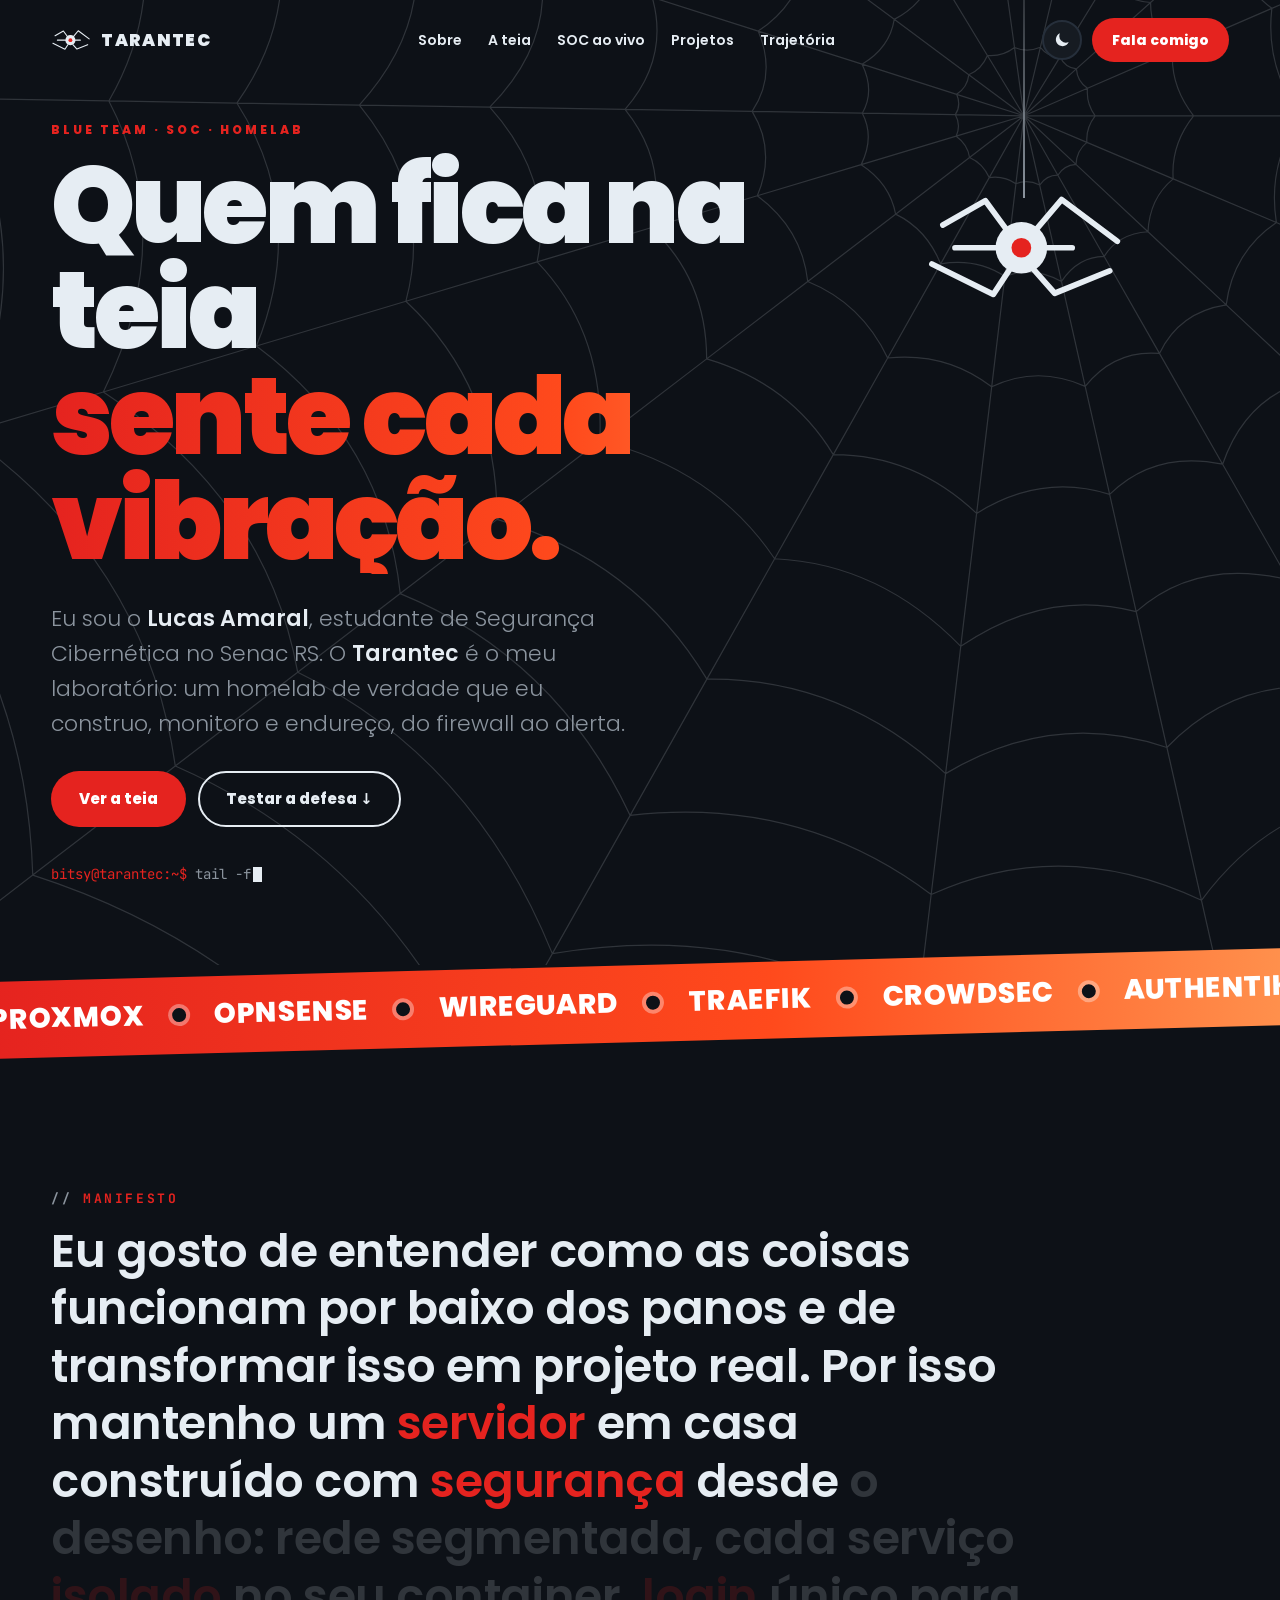
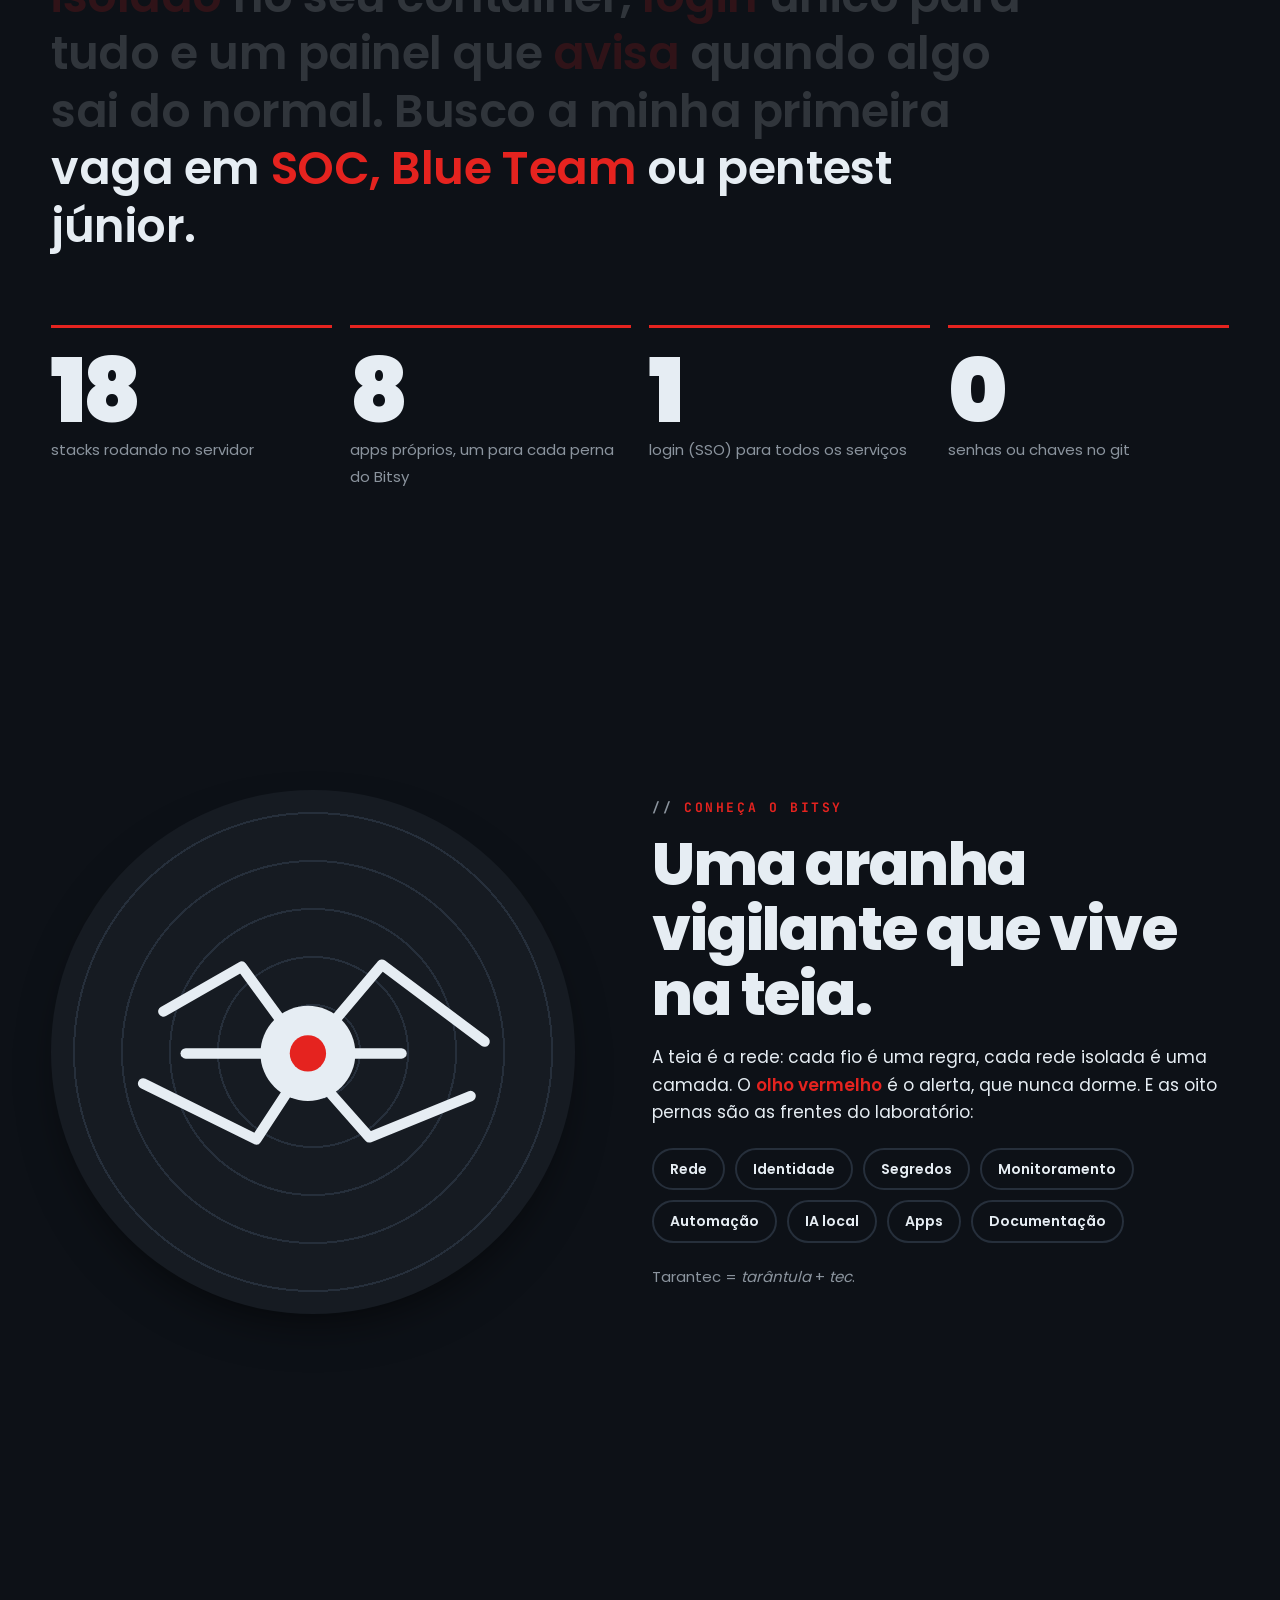
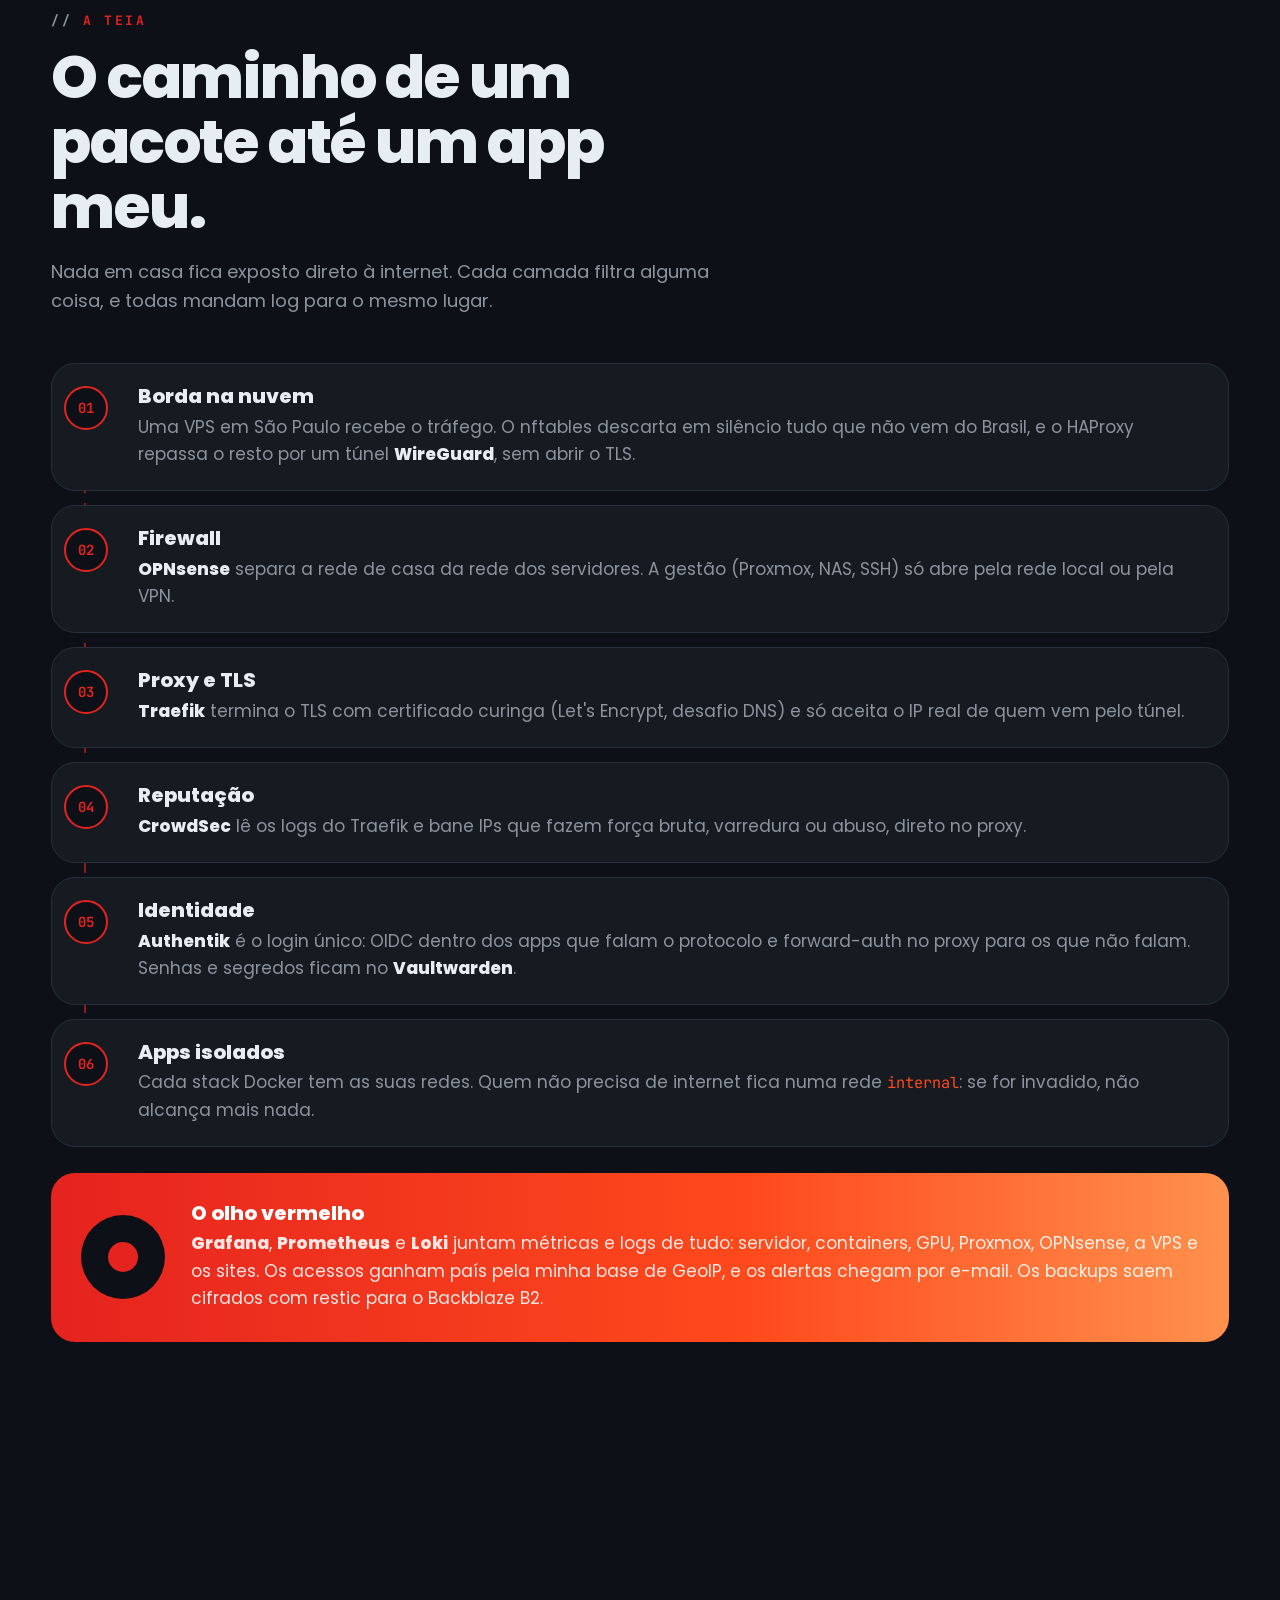
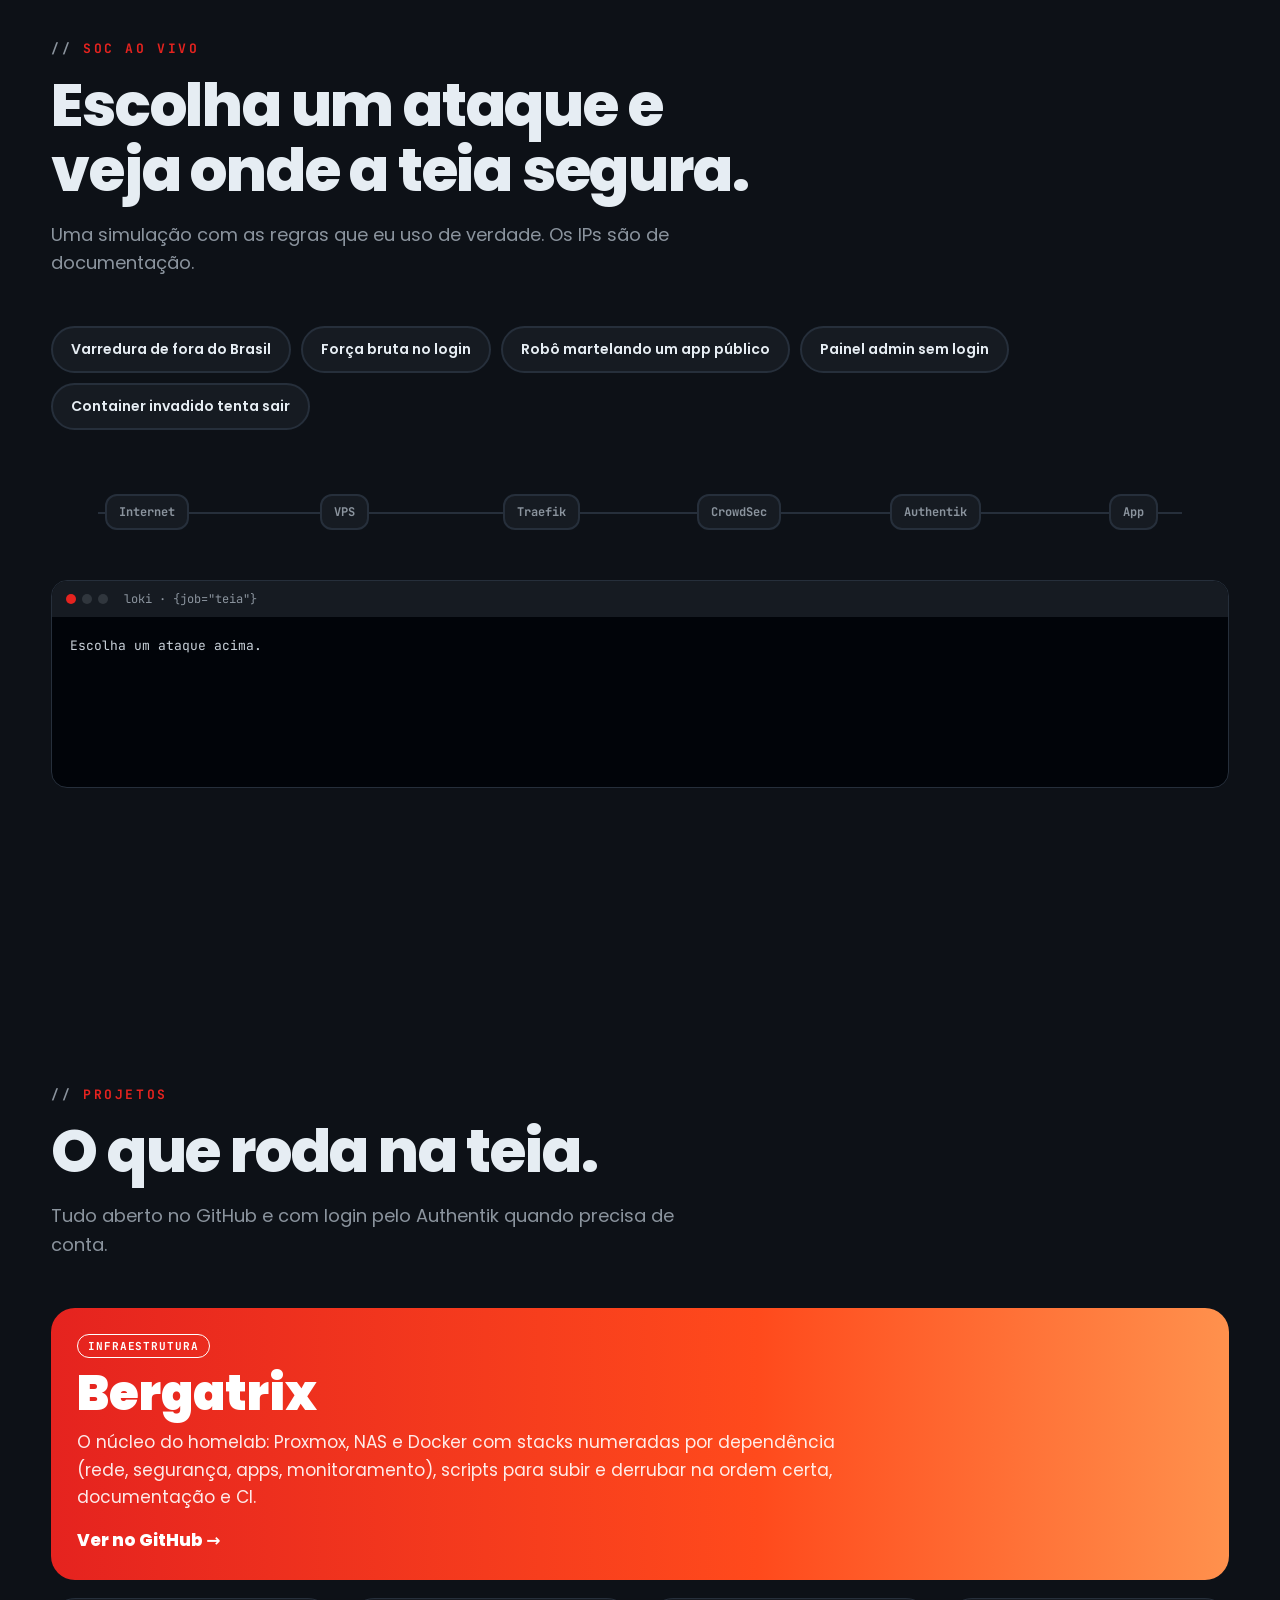
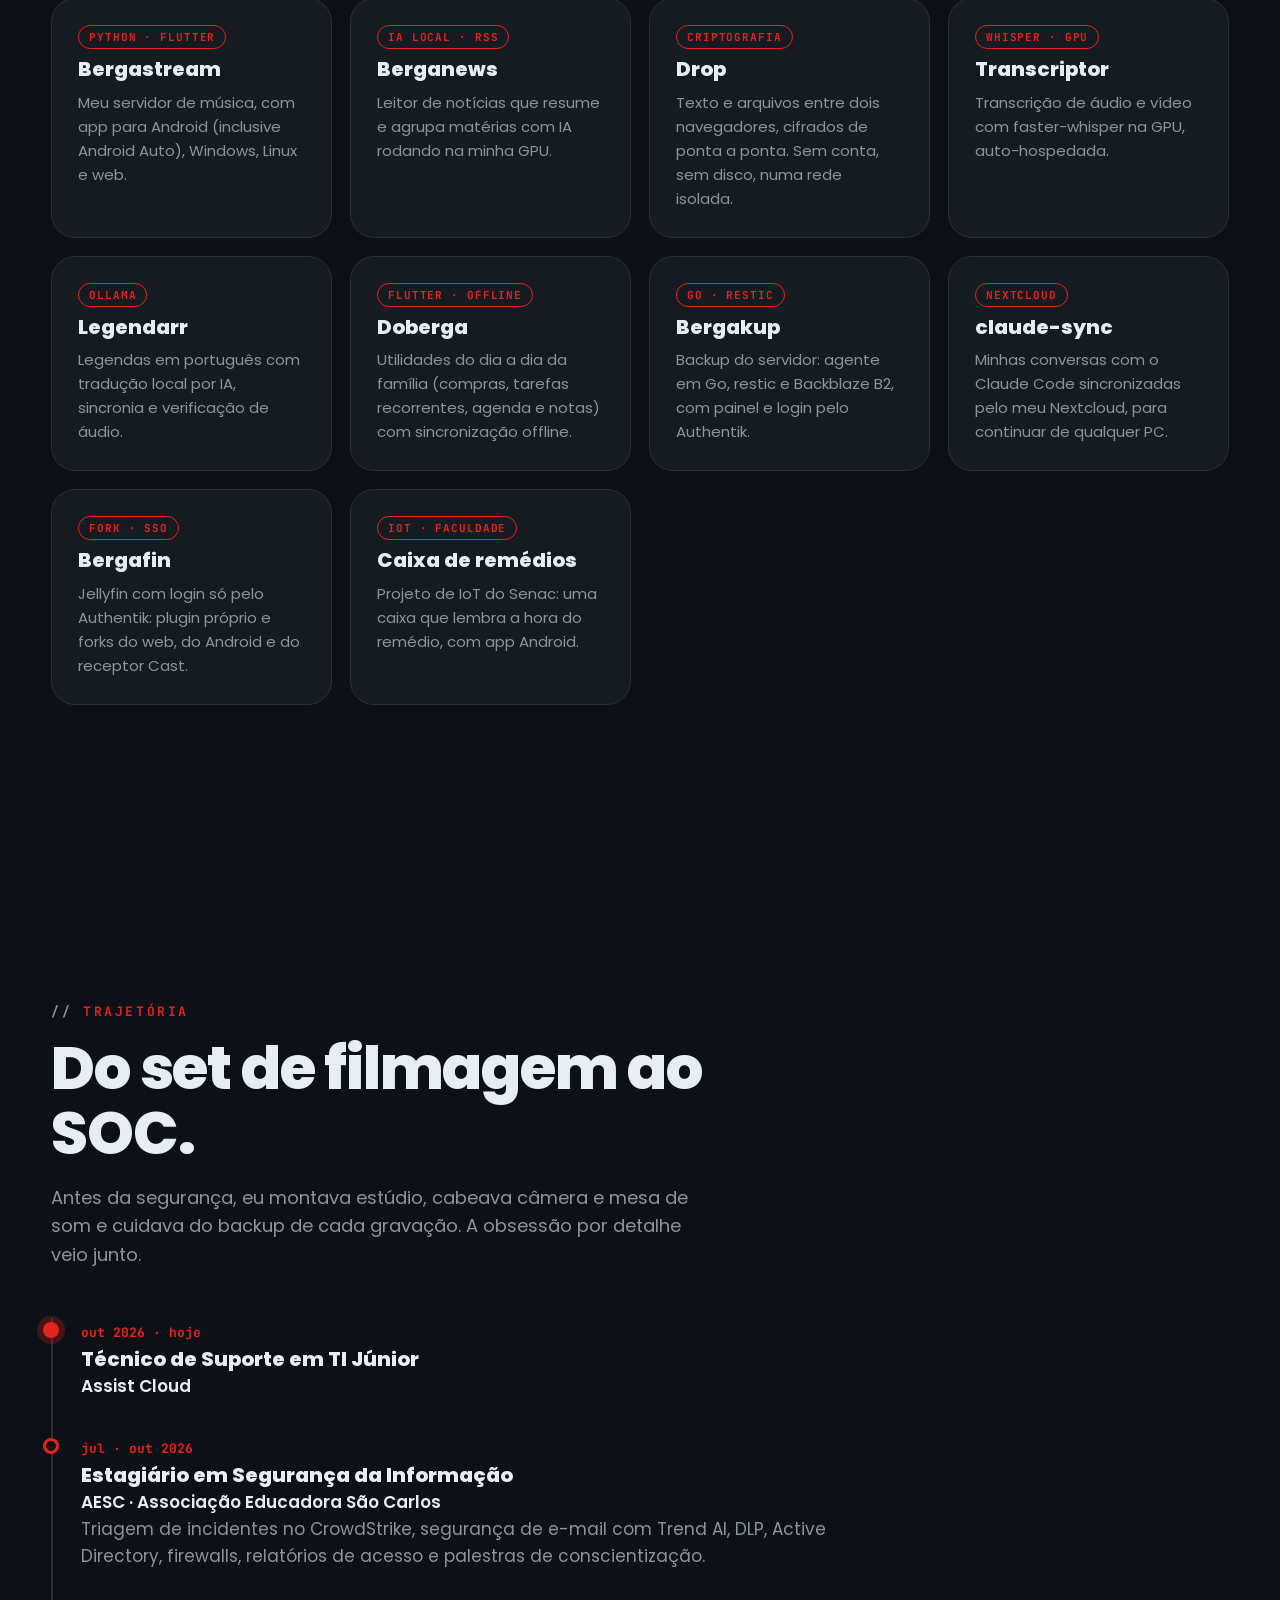
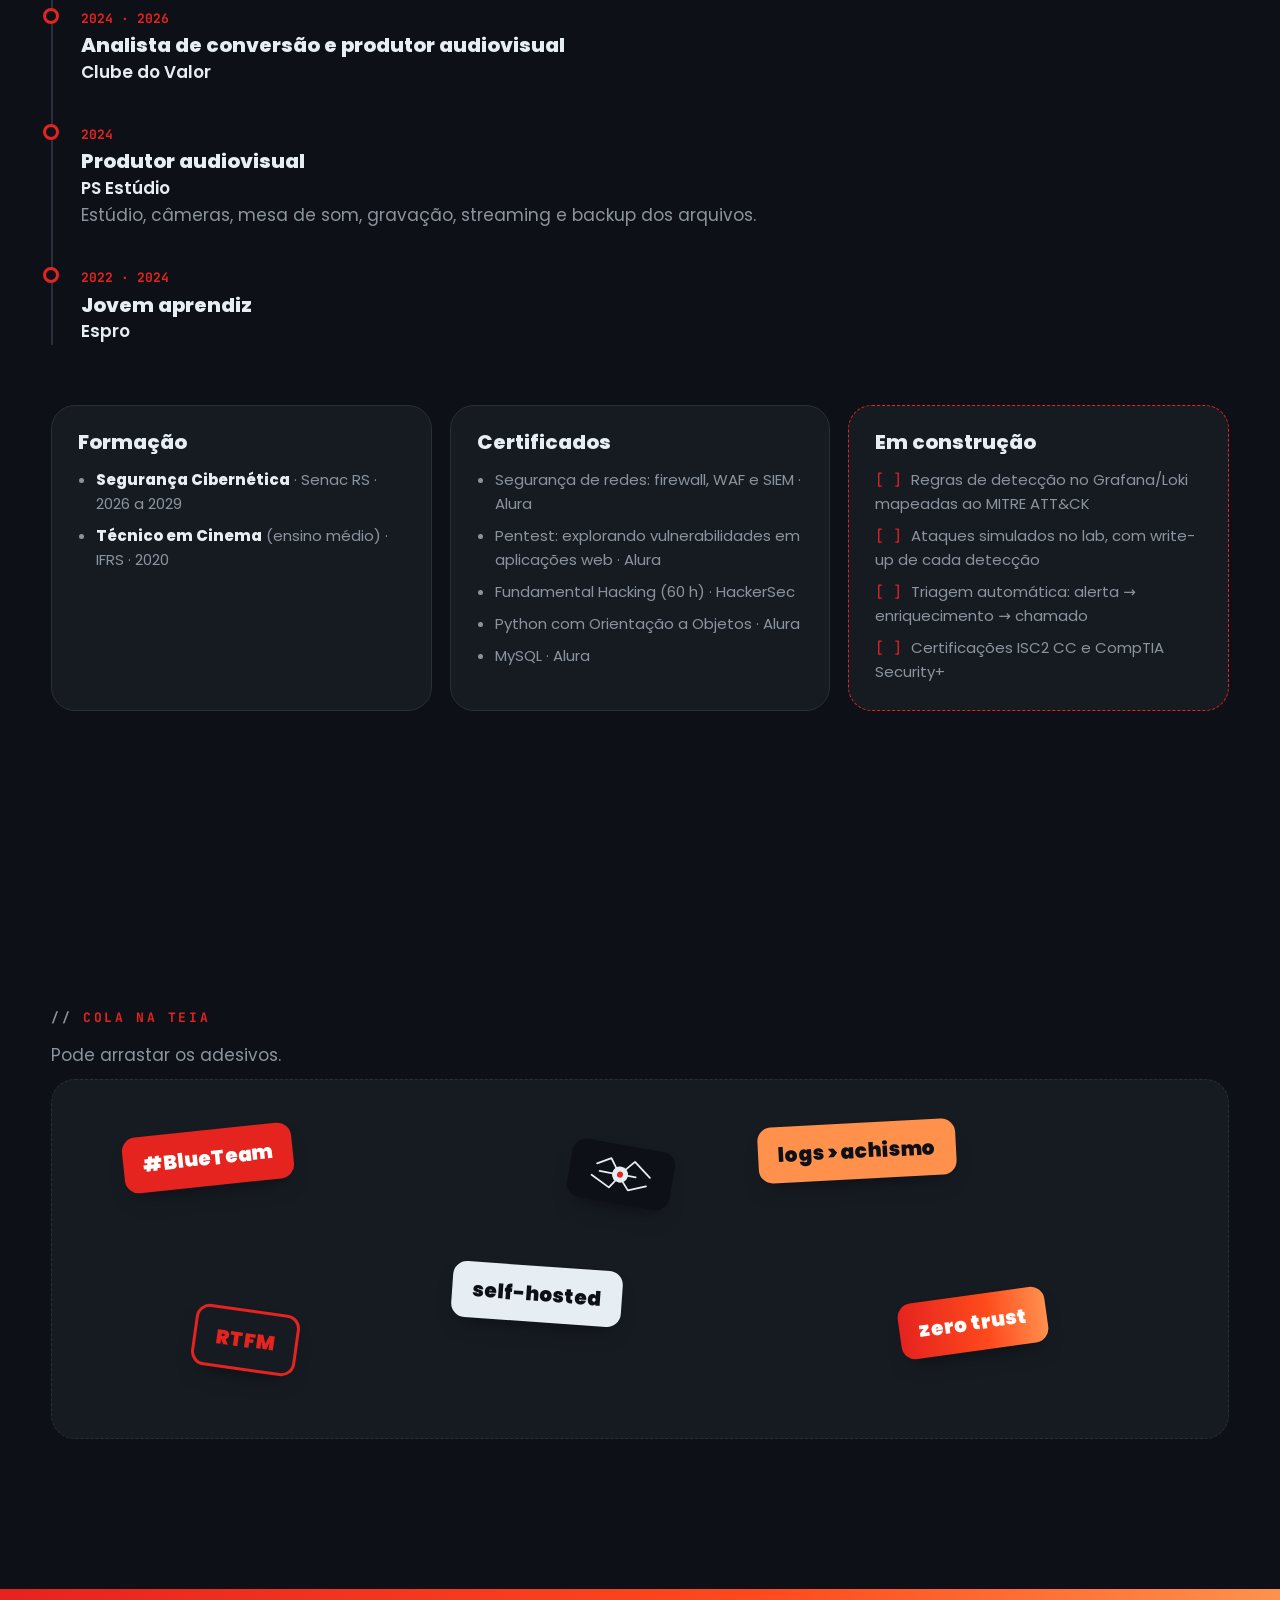
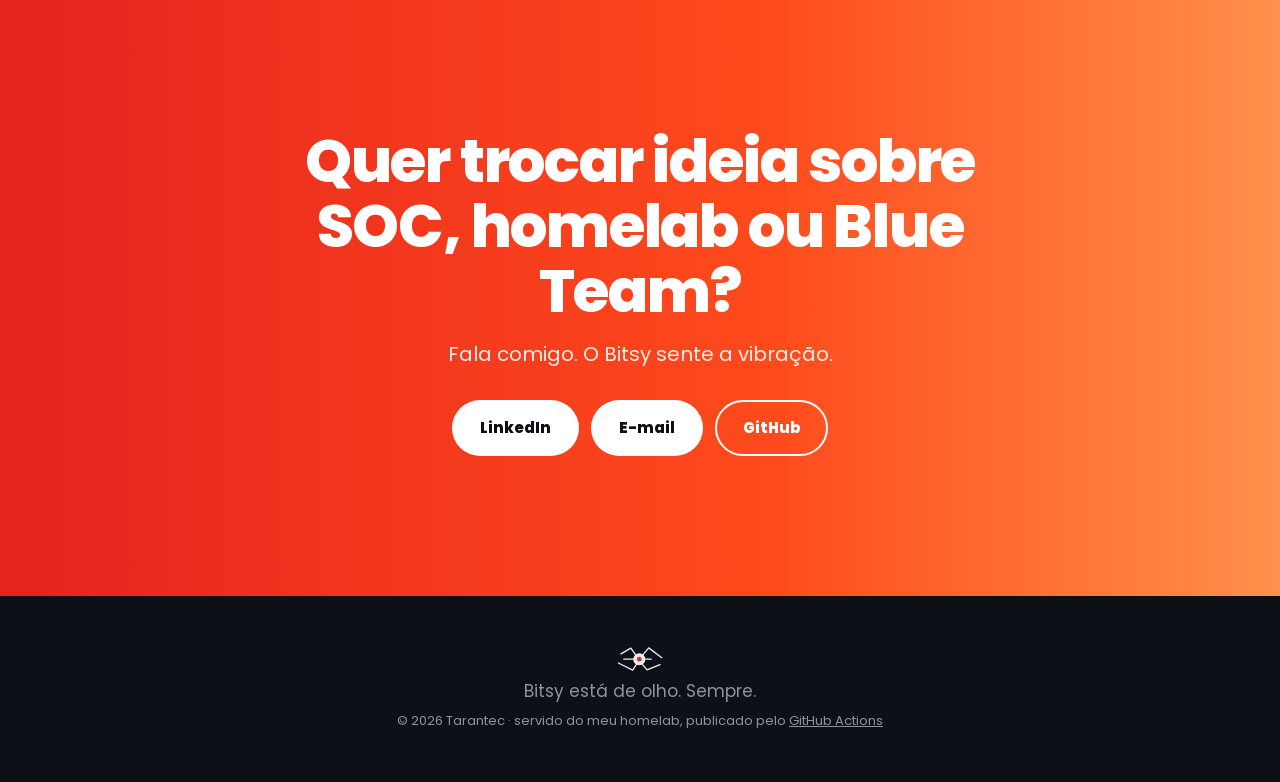
==== commit 21e5ae11: "Atualização" ====
--- a/site/index.html
+++ b/site/index.html
@@ -7,7 +7,7 @@
   <meta name="description" content="Lucas Amaral: Segurança Cibernética, Blue Team e SOC. O Tarantec é o meu homelab e a minha marca: do firewall ao alerta.">
   <meta name="theme-color" content="#0d1117">
   <meta property="og:title" content="Tarantec · Lucas Amaral">
-  <meta property="og:description" content="Blue Team, SOC e homelab. Quem fica na teia sente cada vibração.">
+  <meta property="og:description" content="Blue Team, SOC e homelab. Atualização site!.">
   <meta property="og:type" content="website">
   <link rel="icon" href="img/favicon.svg" type="image/svg+xml">
   <link rel="preload" href="fonts/poppins-800.woff2" as="font" type="font/woff2" crossorigin>
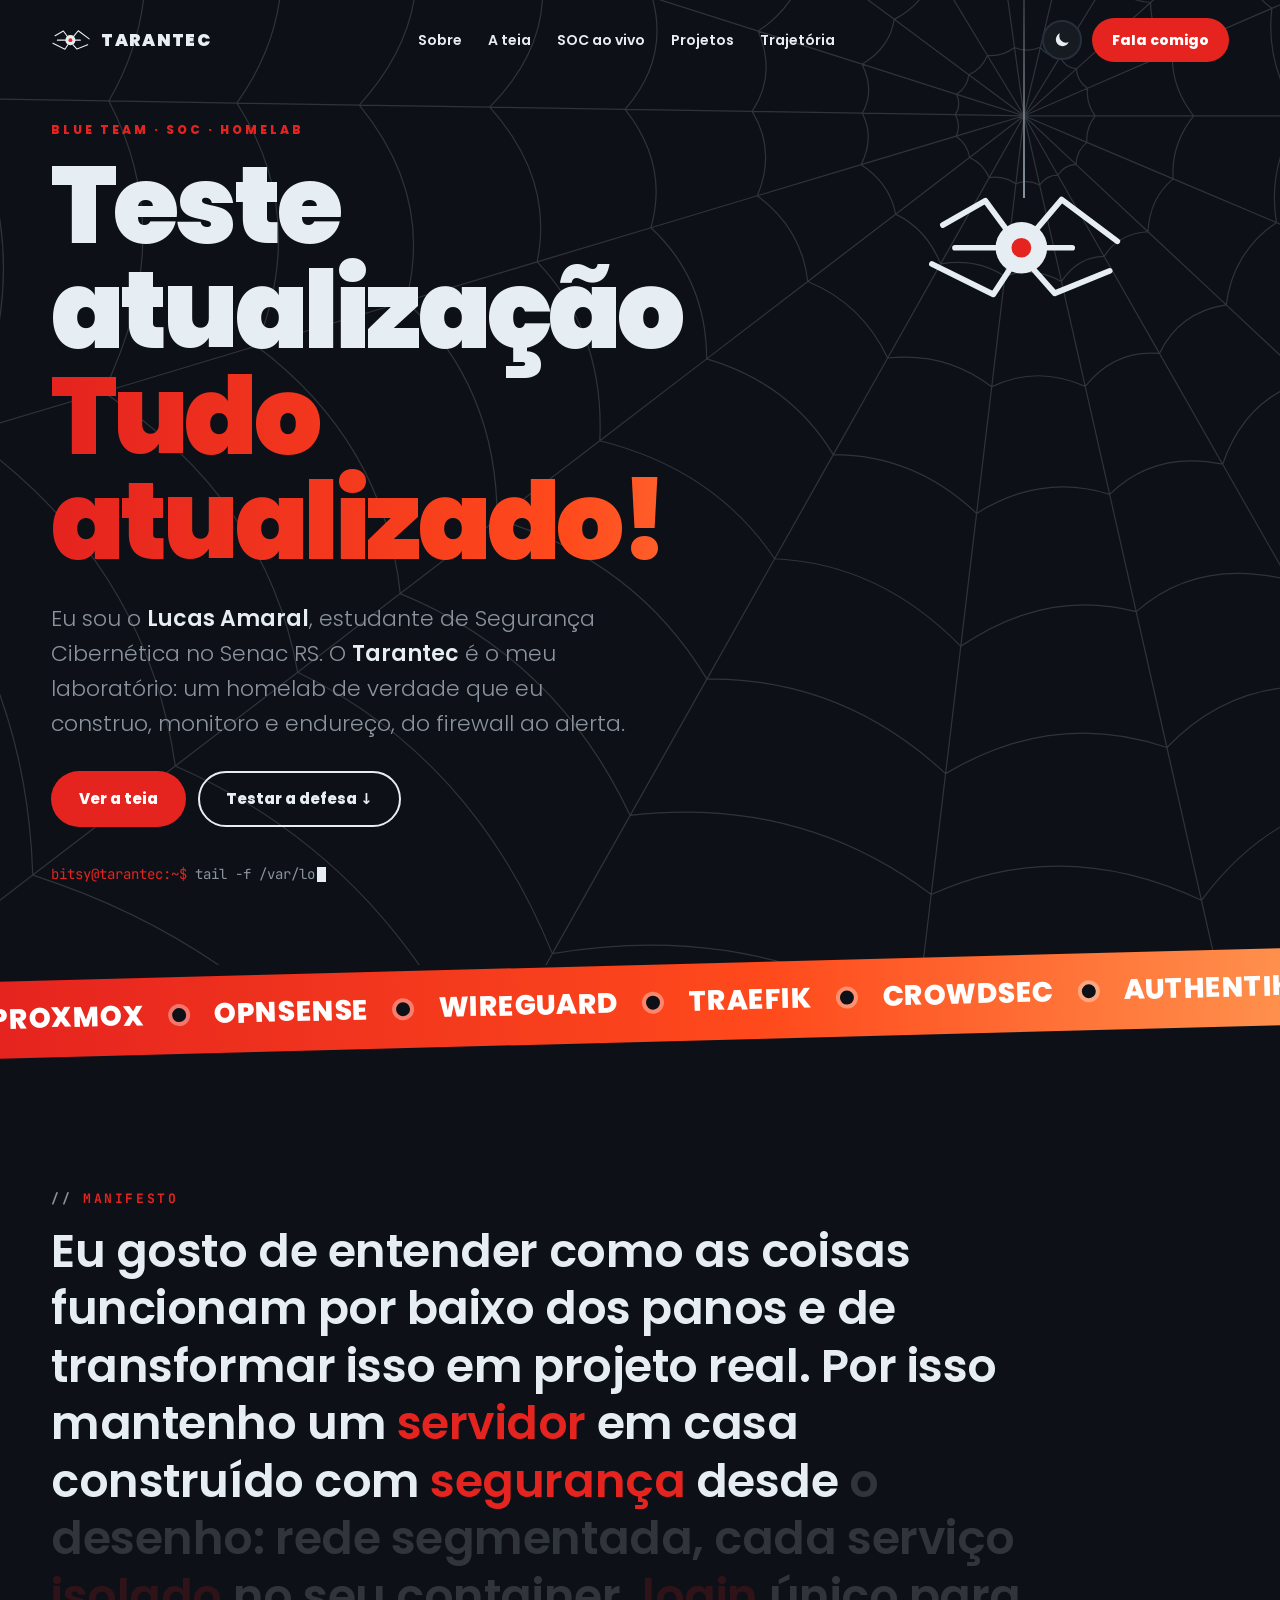
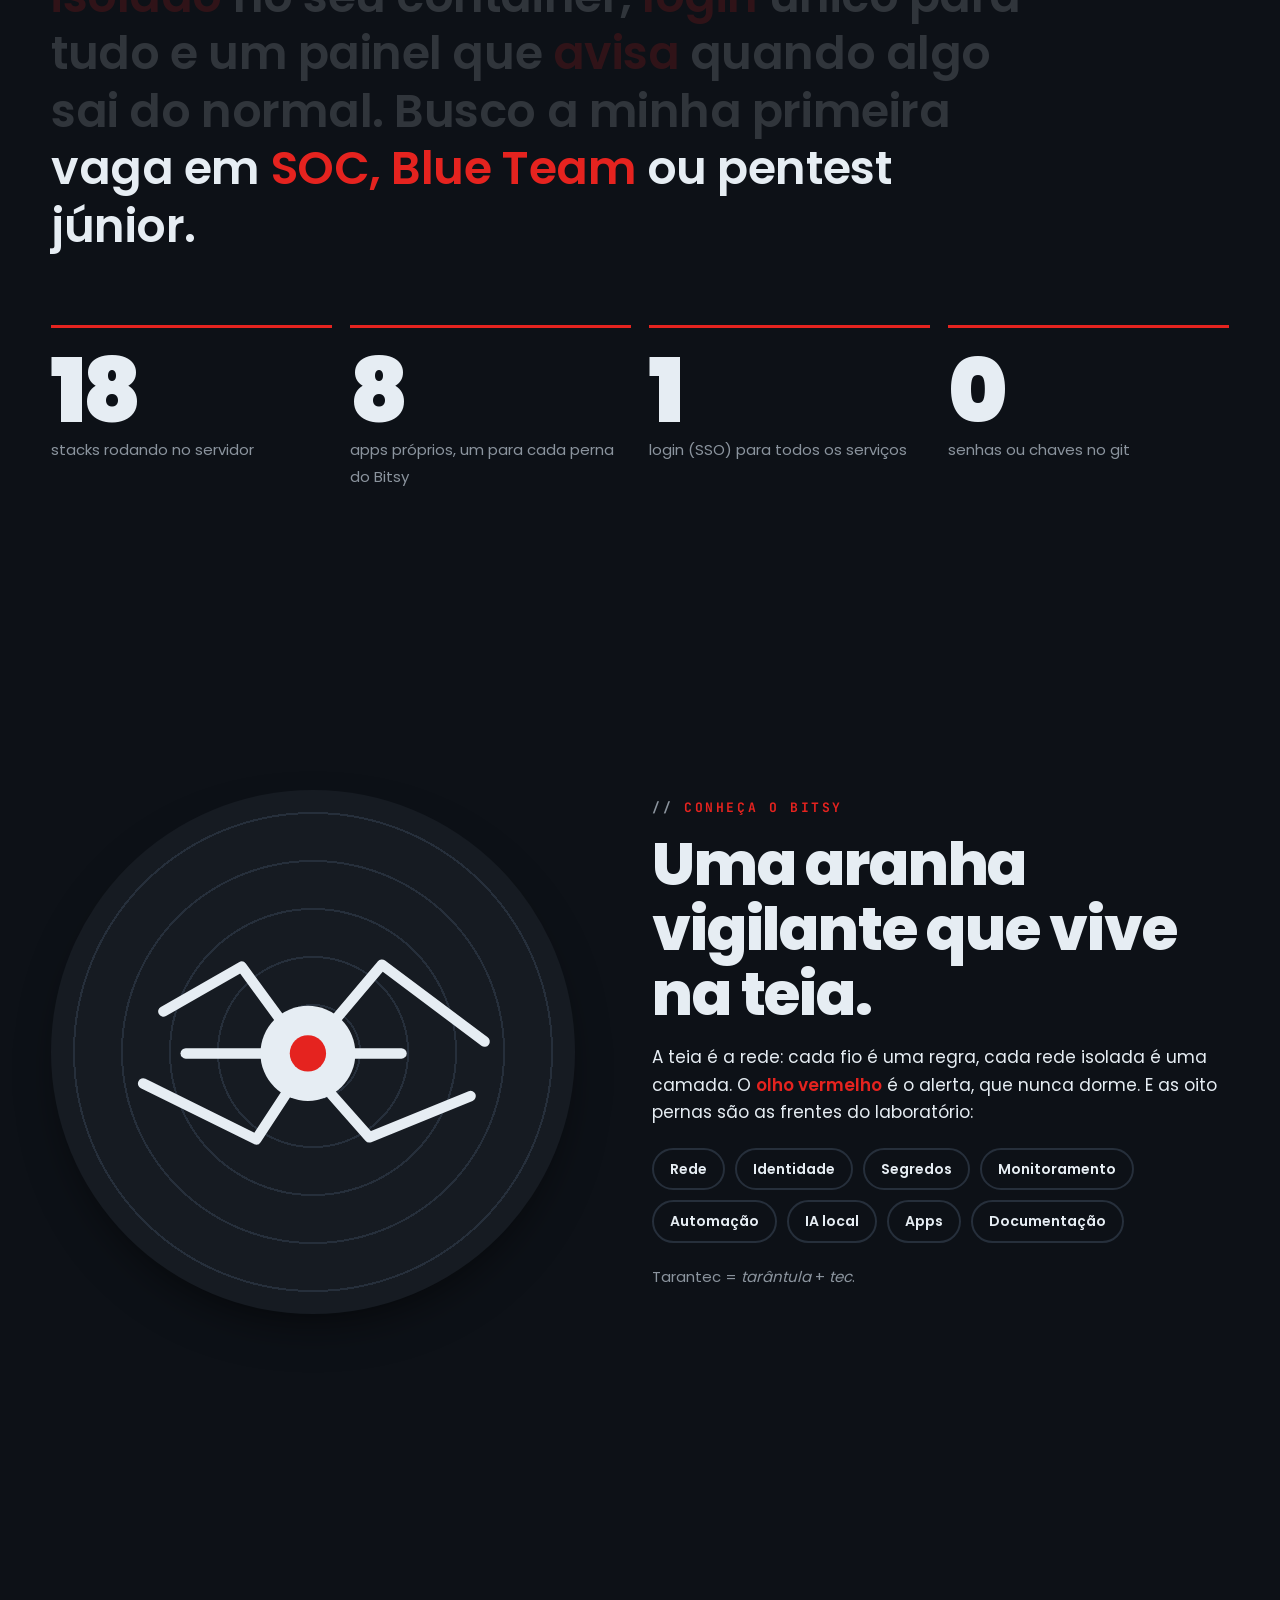
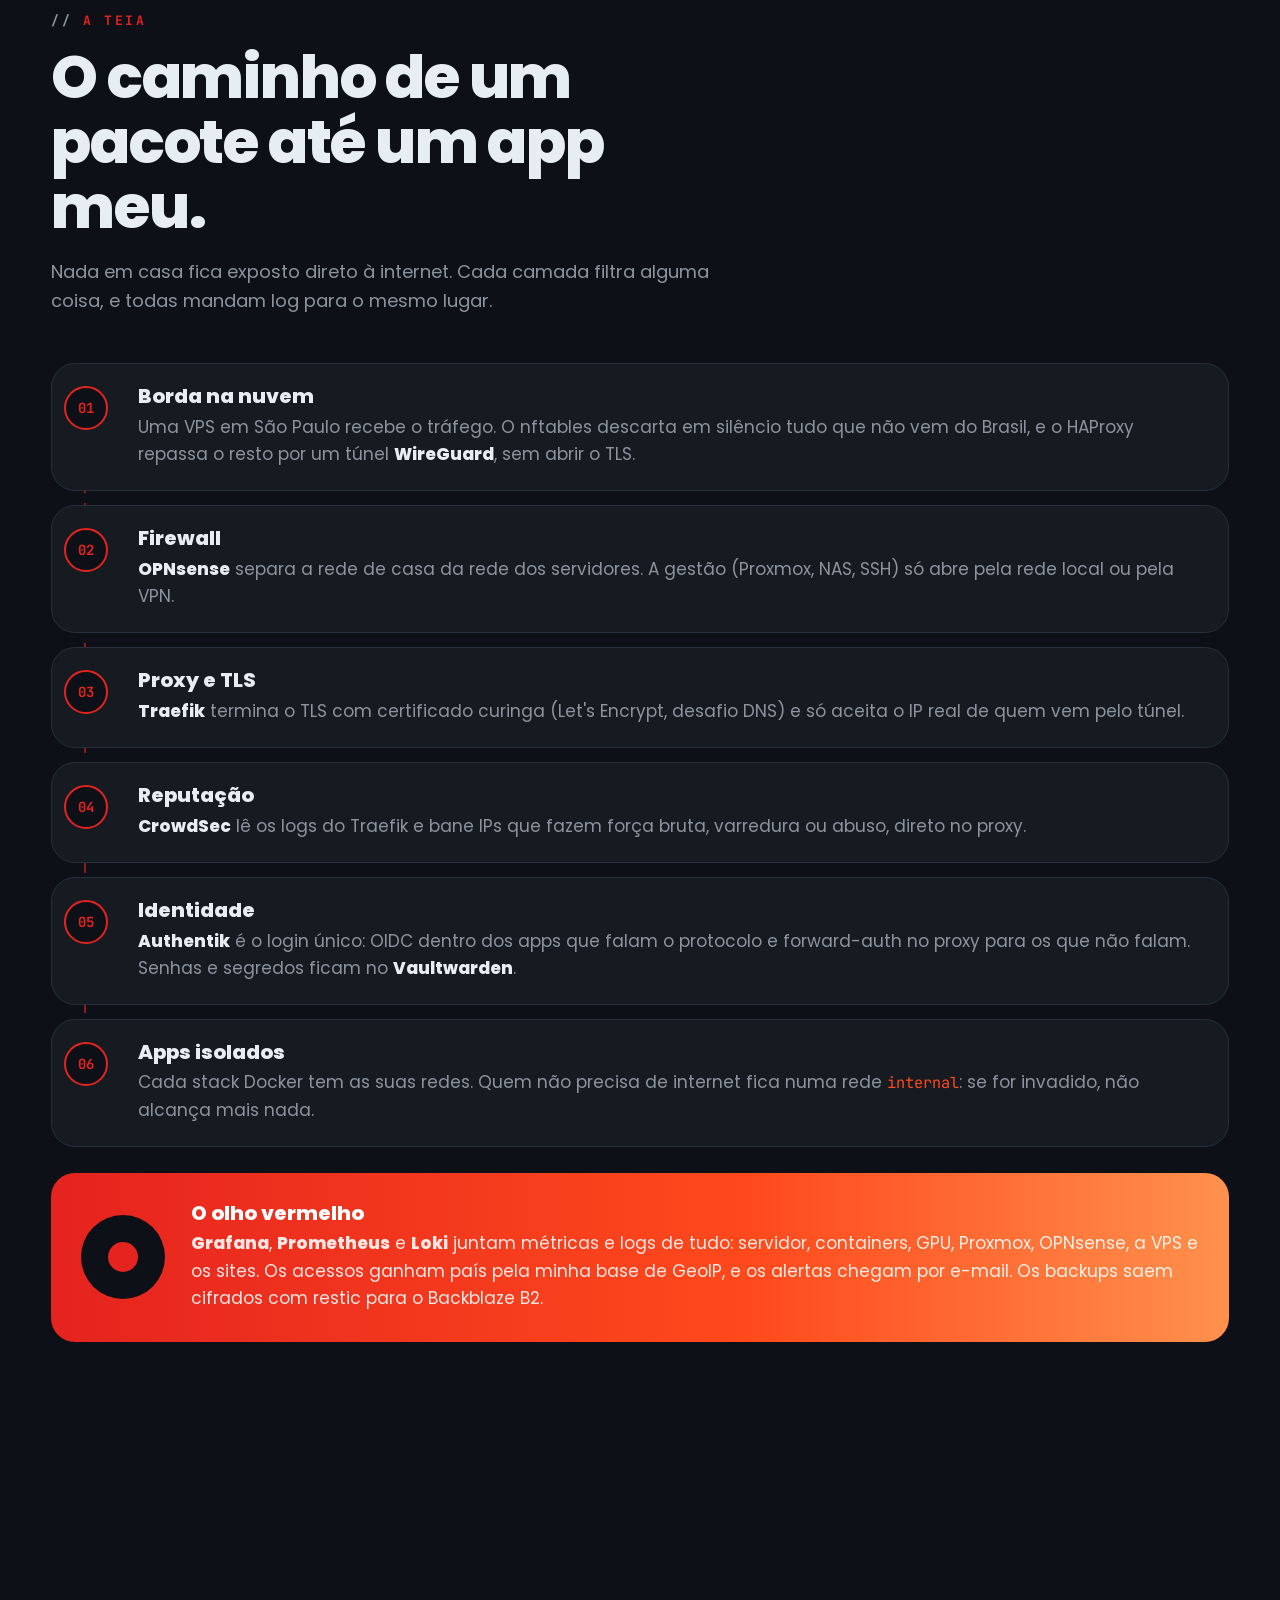
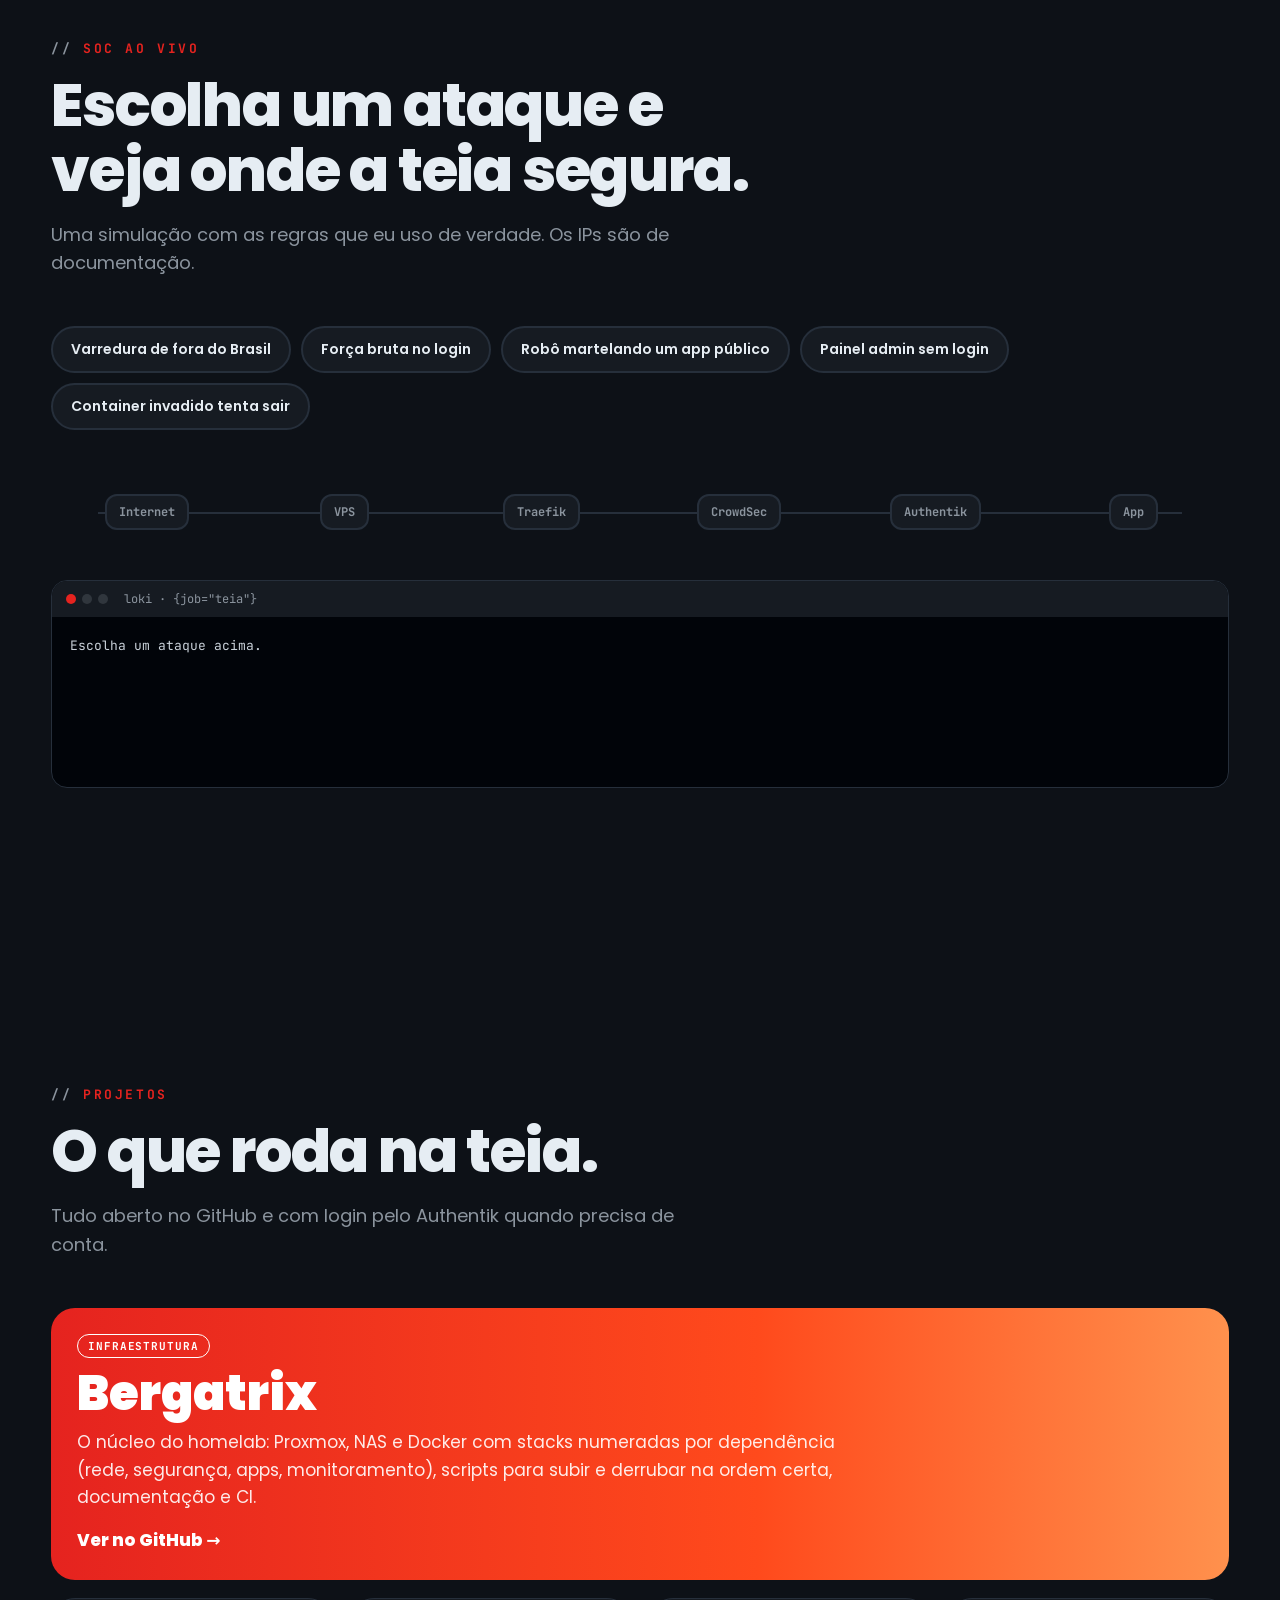
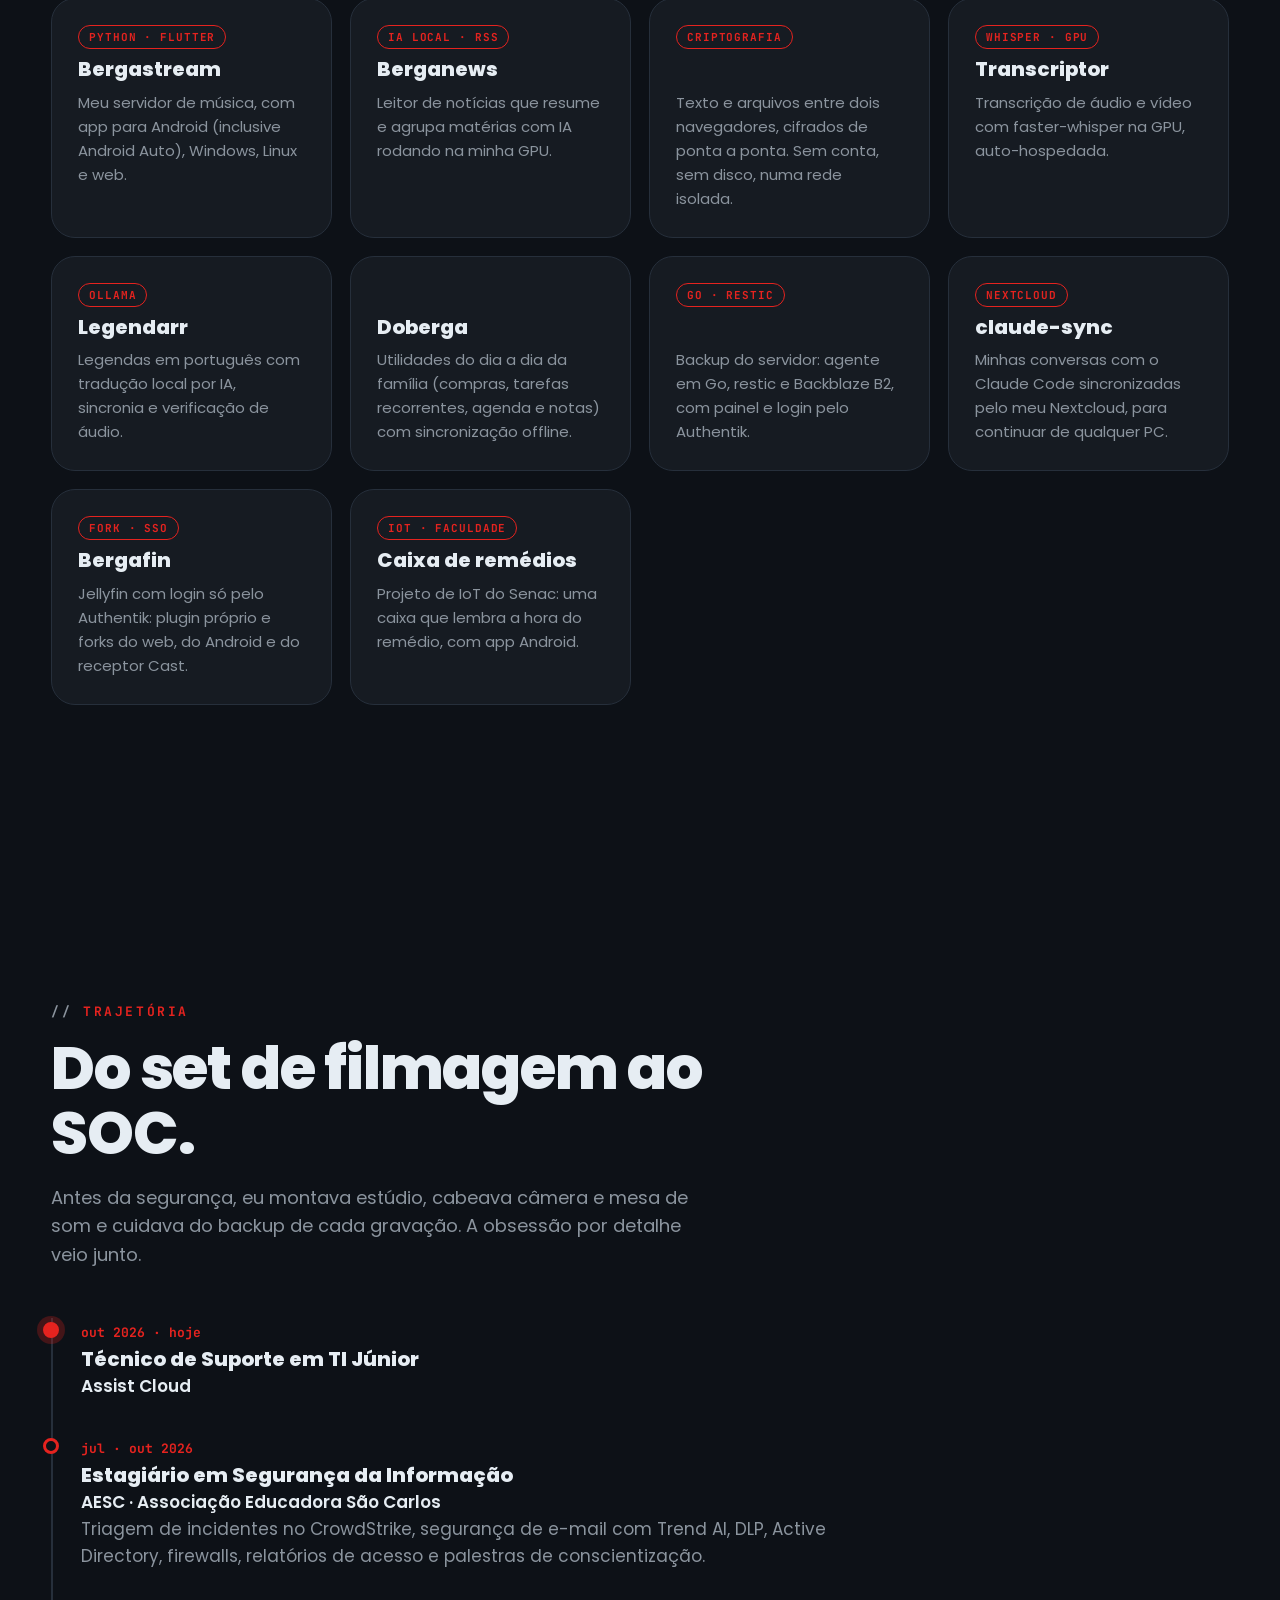
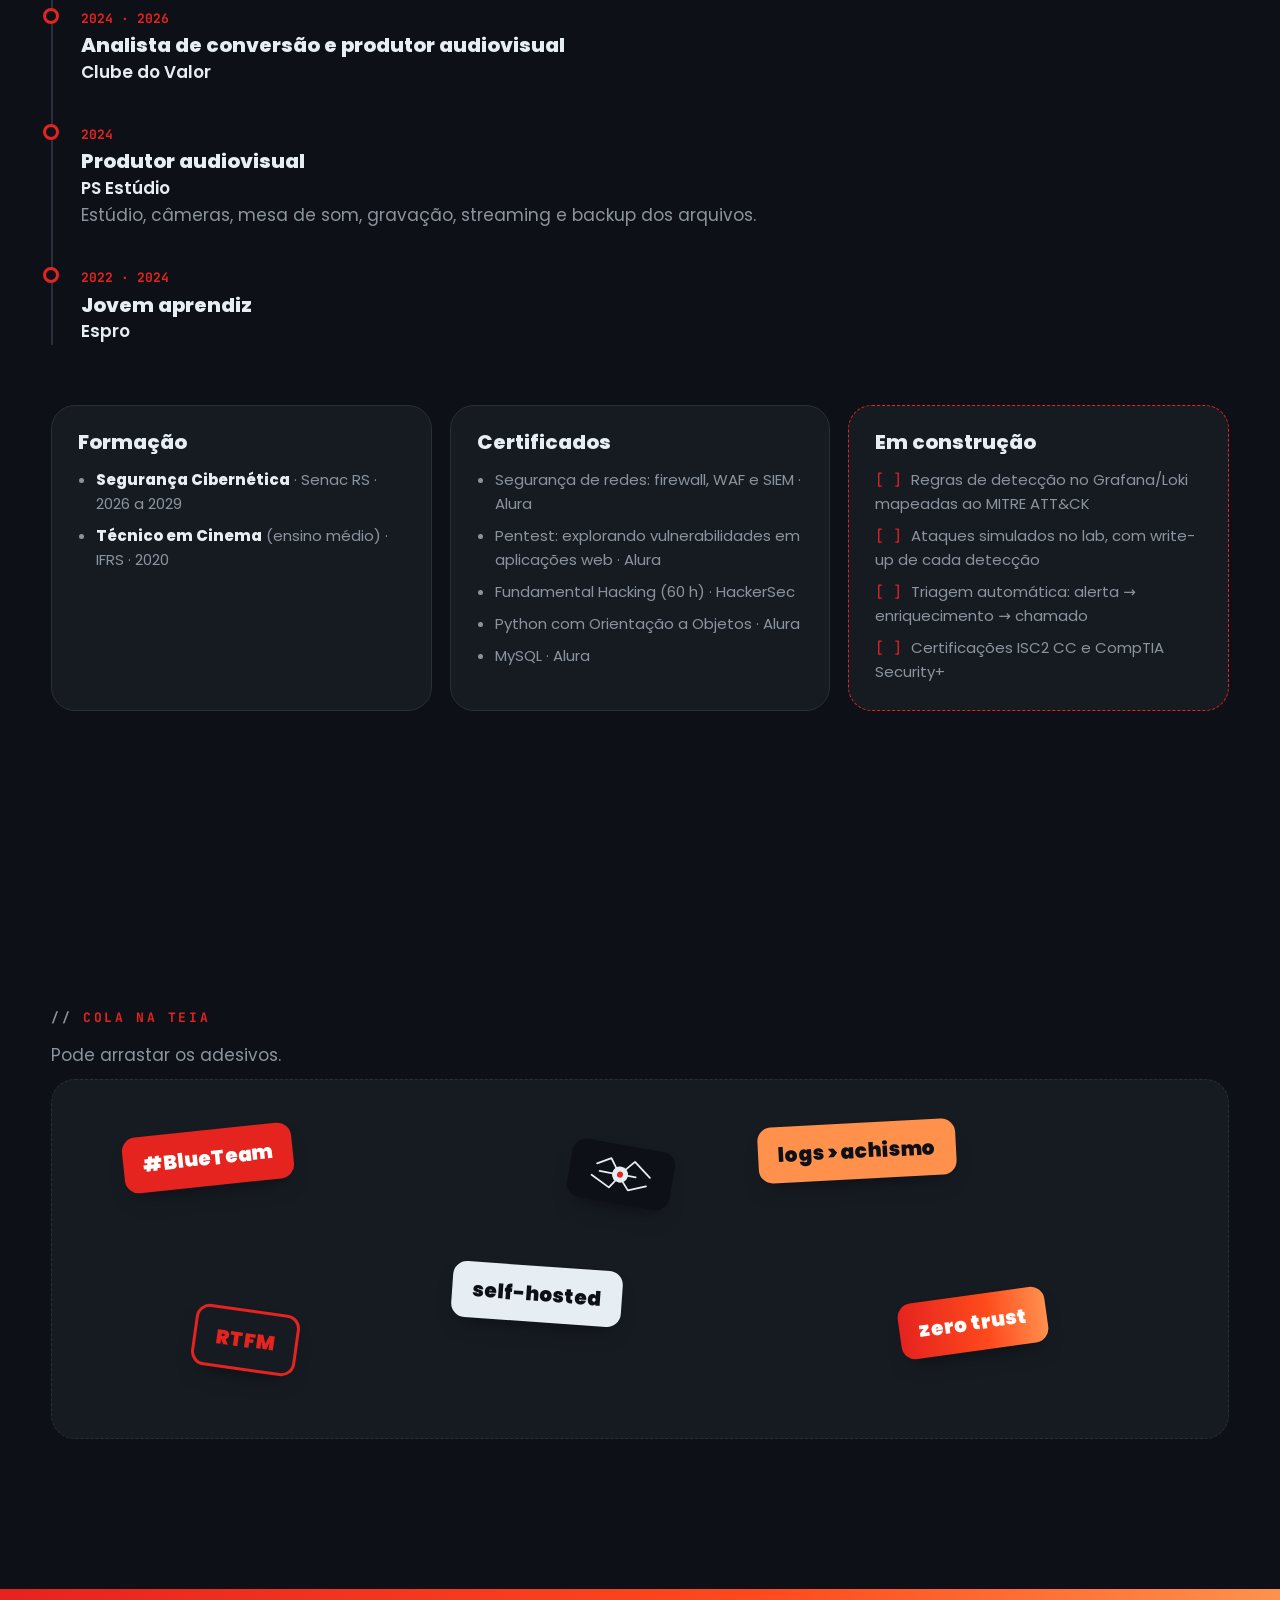
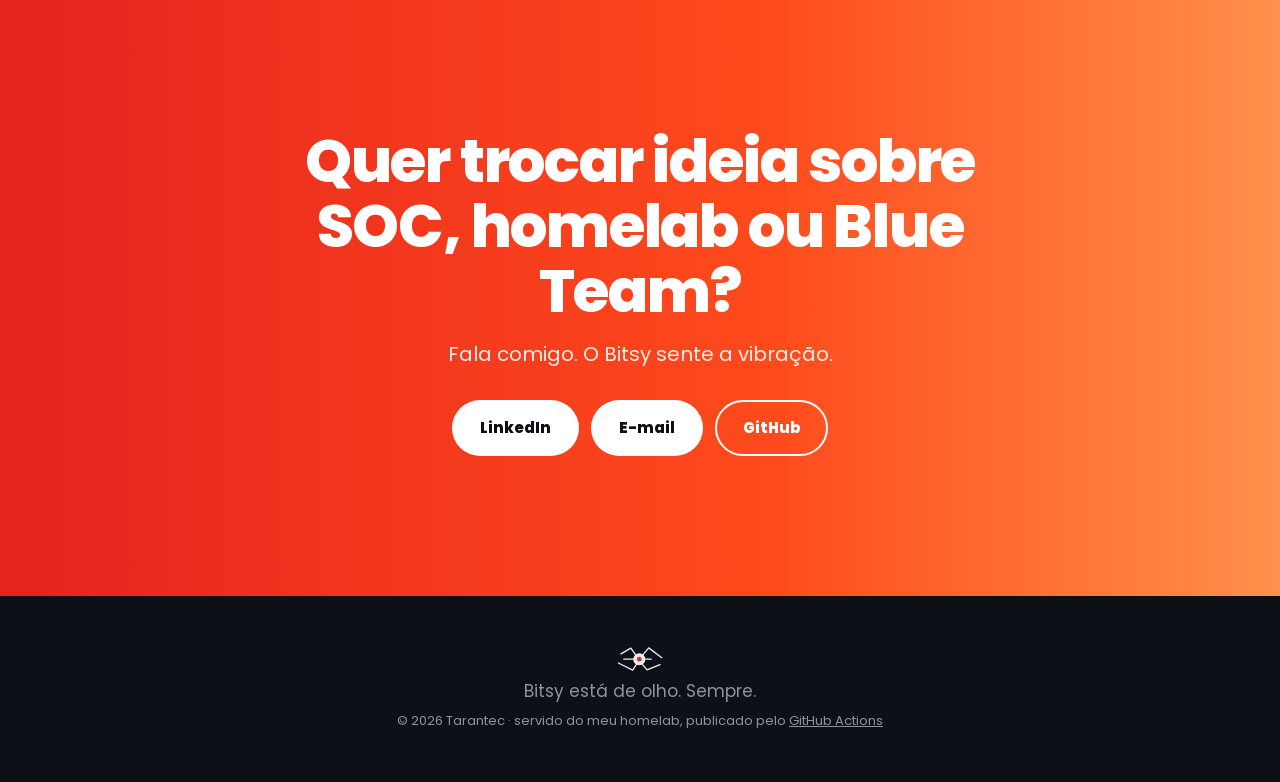
==== commit 41d1dfb5: "atualização, teste" ====
--- a/site/index.html
+++ b/site/index.html
@@ -7,7 +7,7 @@
   <meta name="description" content="Lucas Amaral: Segurança Cibernética, Blue Team e SOC. O Tarantec é o meu homelab e a minha marca: do firewall ao alerta.">
   <meta name="theme-color" content="#0d1117">
   <meta property="og:title" content="Tarantec · Lucas Amaral">
-  <meta property="og:description" content="Blue Team, SOC e homelab. Atualização site!.">
+  <meta property="og:description" content="Blue Team, SOC e homelab. Quem fica na teia sente cada vibração.">
   <meta property="og:type" content="website">
   <link rel="icon" href="img/favicon.svg" type="image/svg+xml">
   <link rel="preload" href="fonts/poppins-800.woff2" as="font" type="font/woff2" crossorigin>
@@ -61,7 +61,7 @@
 
       <div class="hero__texto">
         <p class="kicker">Blue Team · SOC · Homelab</p>
-        <h1 class="hero__titulo">Quem fica na teia <span class="grad">sente cada vibração.</span></h1>
+        <h1 class="hero__titulo">Teste atualização <span class="grad">Tudo atualizado!</span></h1>
         <p class="hero__tag">Eu sou o <strong>Lucas Amaral</strong>, estudante de Segurança Cibernética no Senac RS. O <strong>Tarantec</strong> é o meu laboratório: um homelab de verdade que eu construo, monitoro e endureço, do firewall ao alerta.</p>
         <div class="hero__cta">
           <a class="btn btn--red" href="#teia">Ver a teia</a>
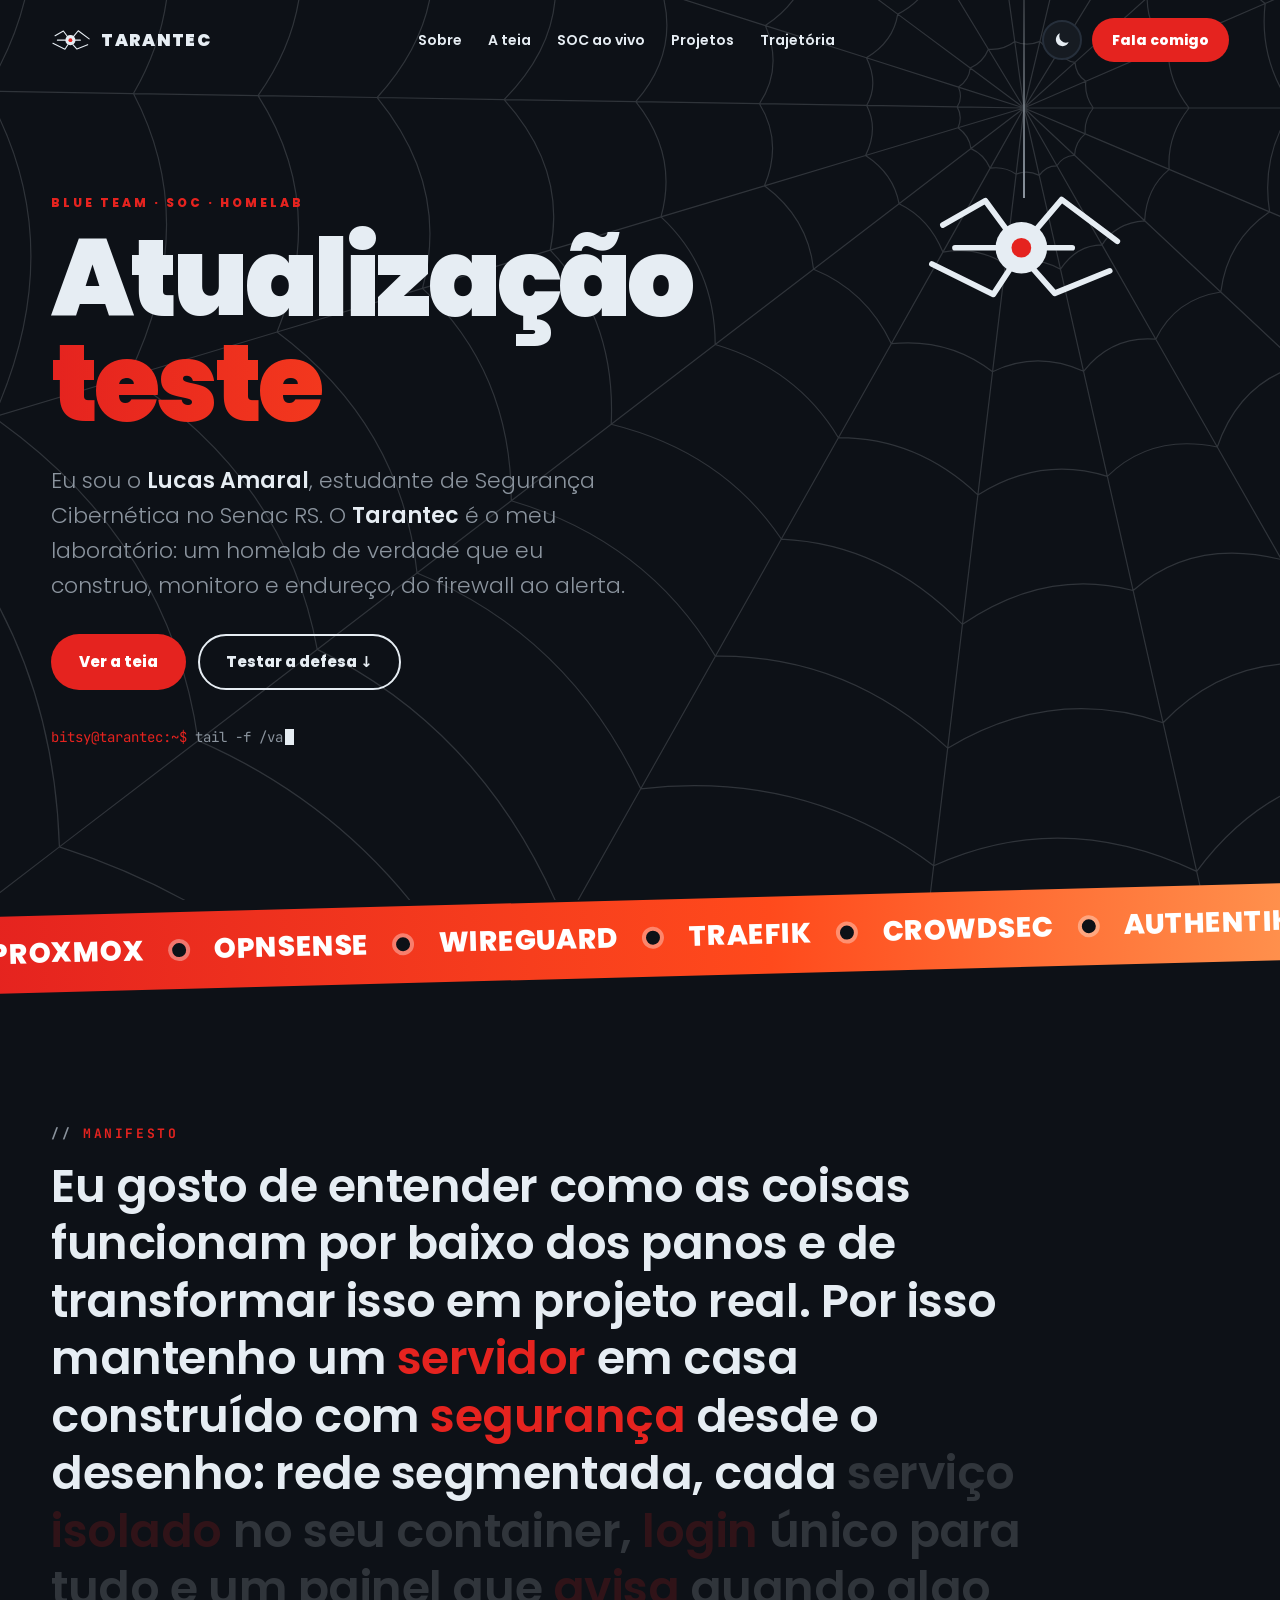
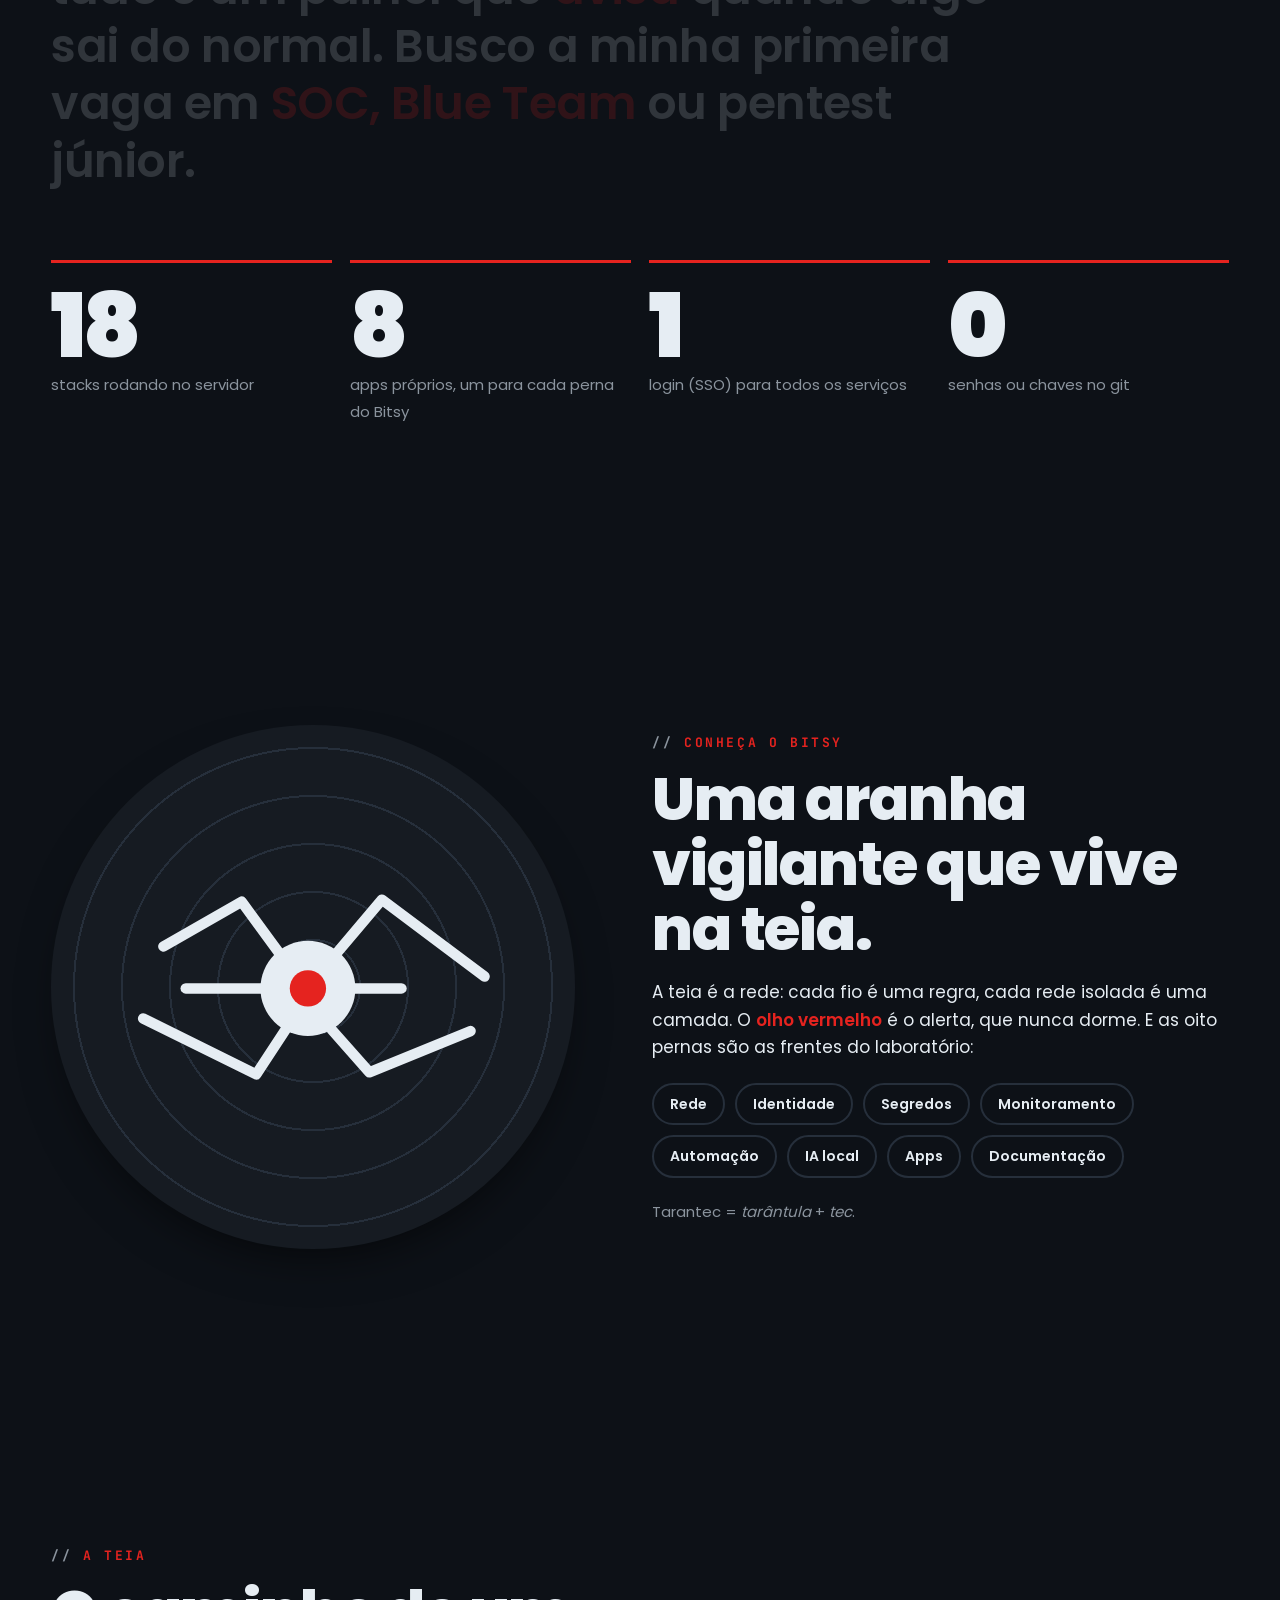
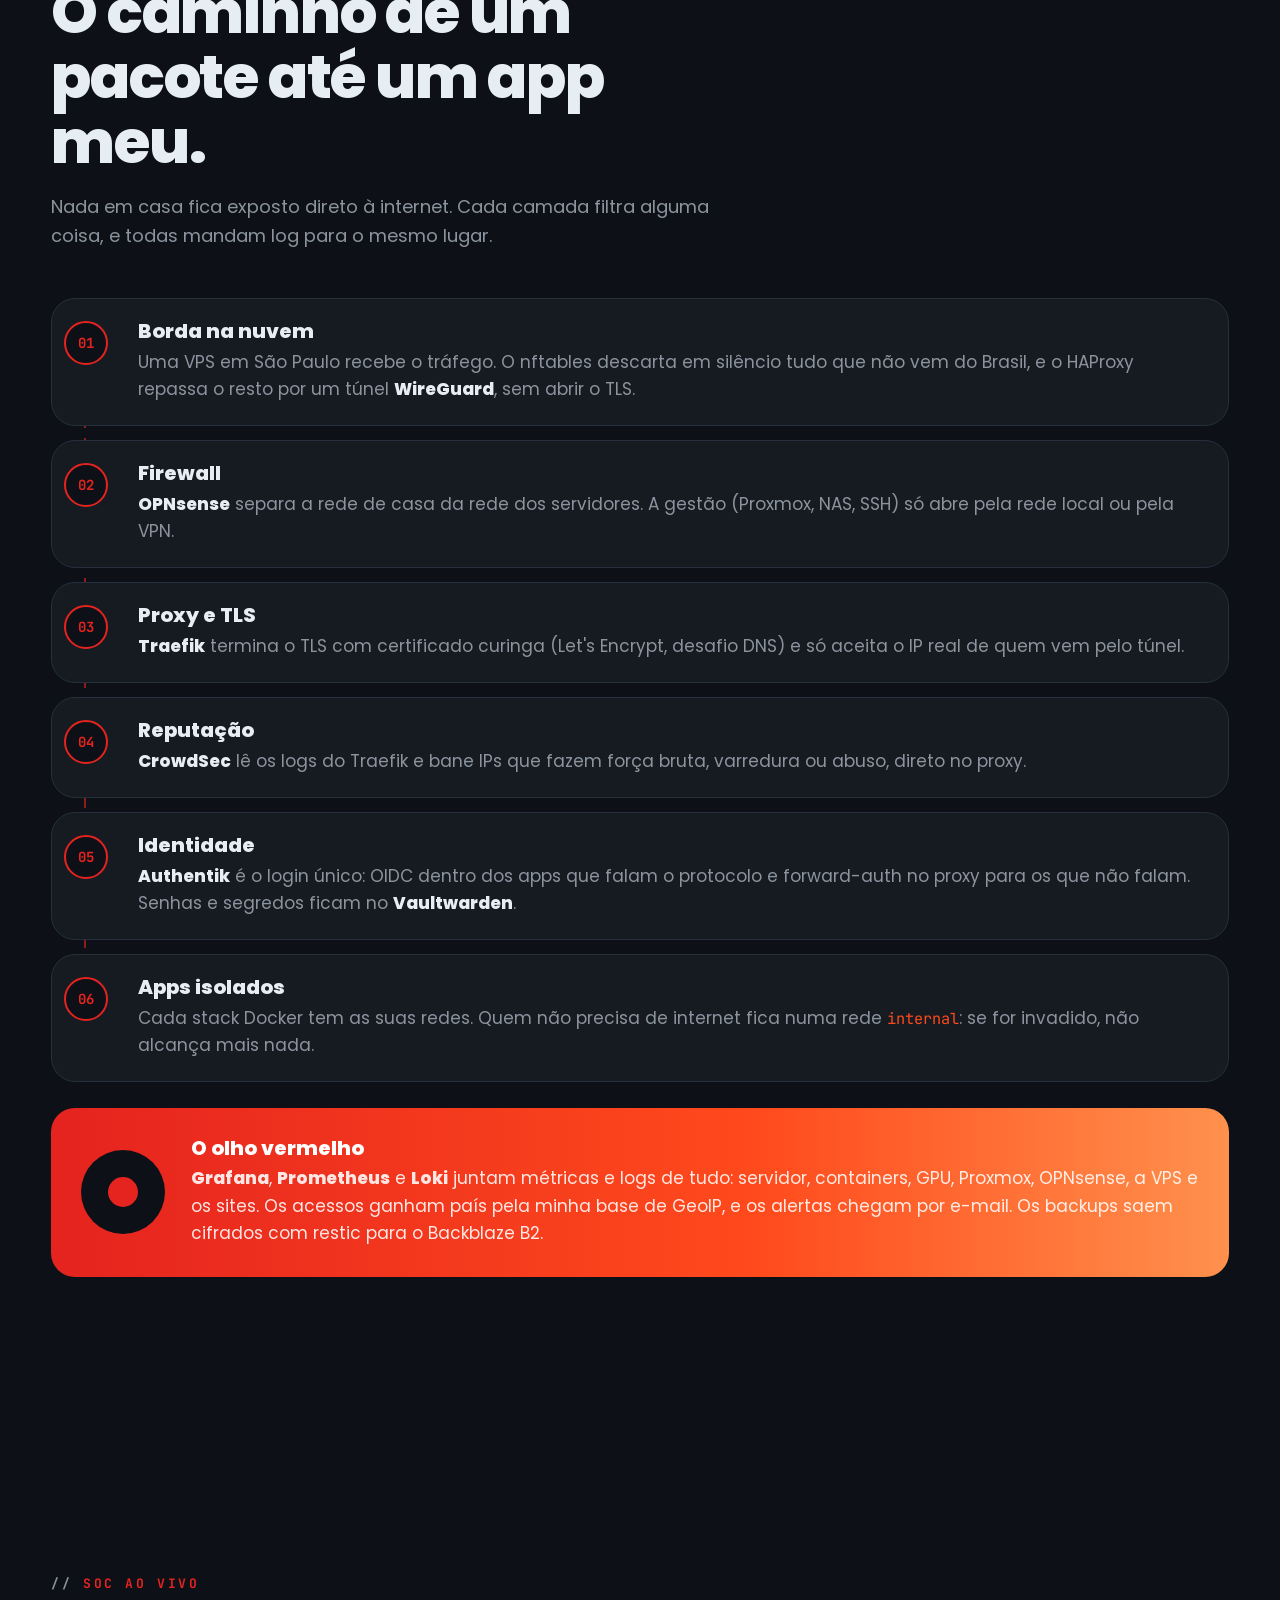
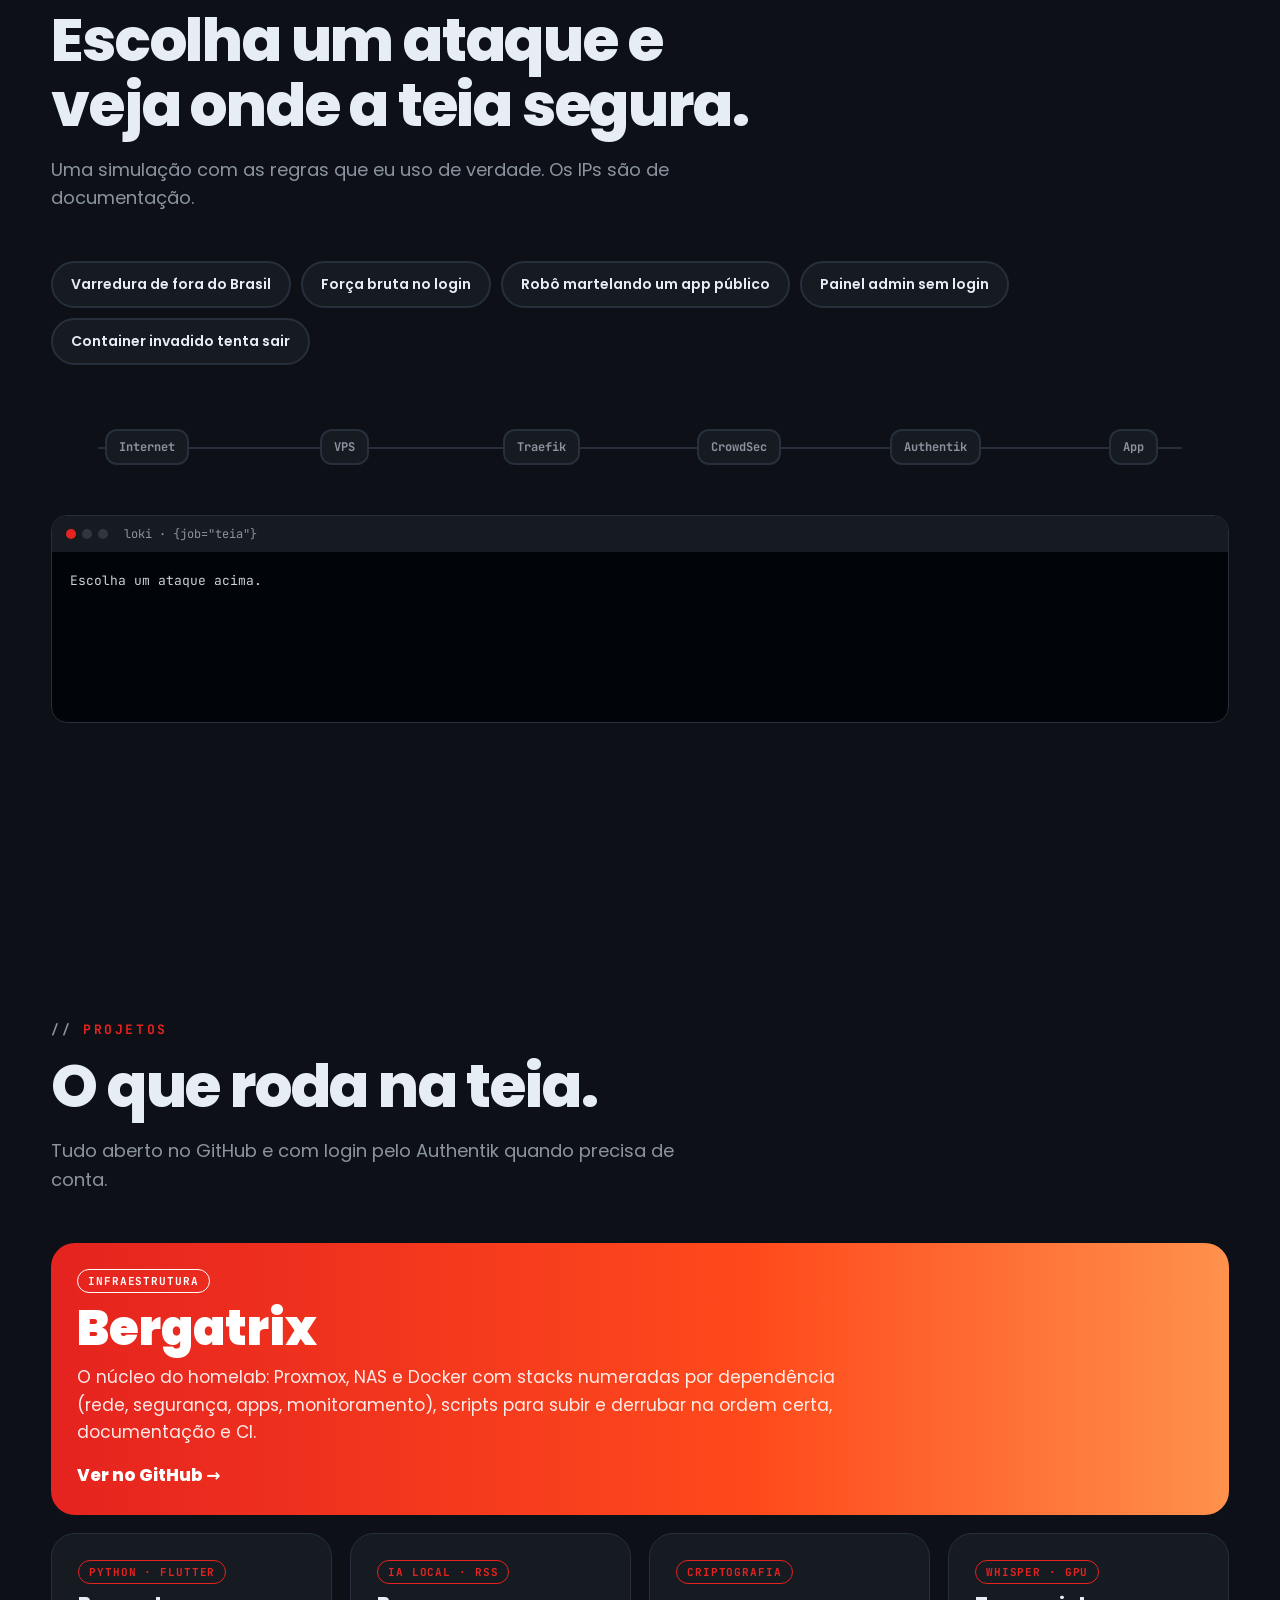
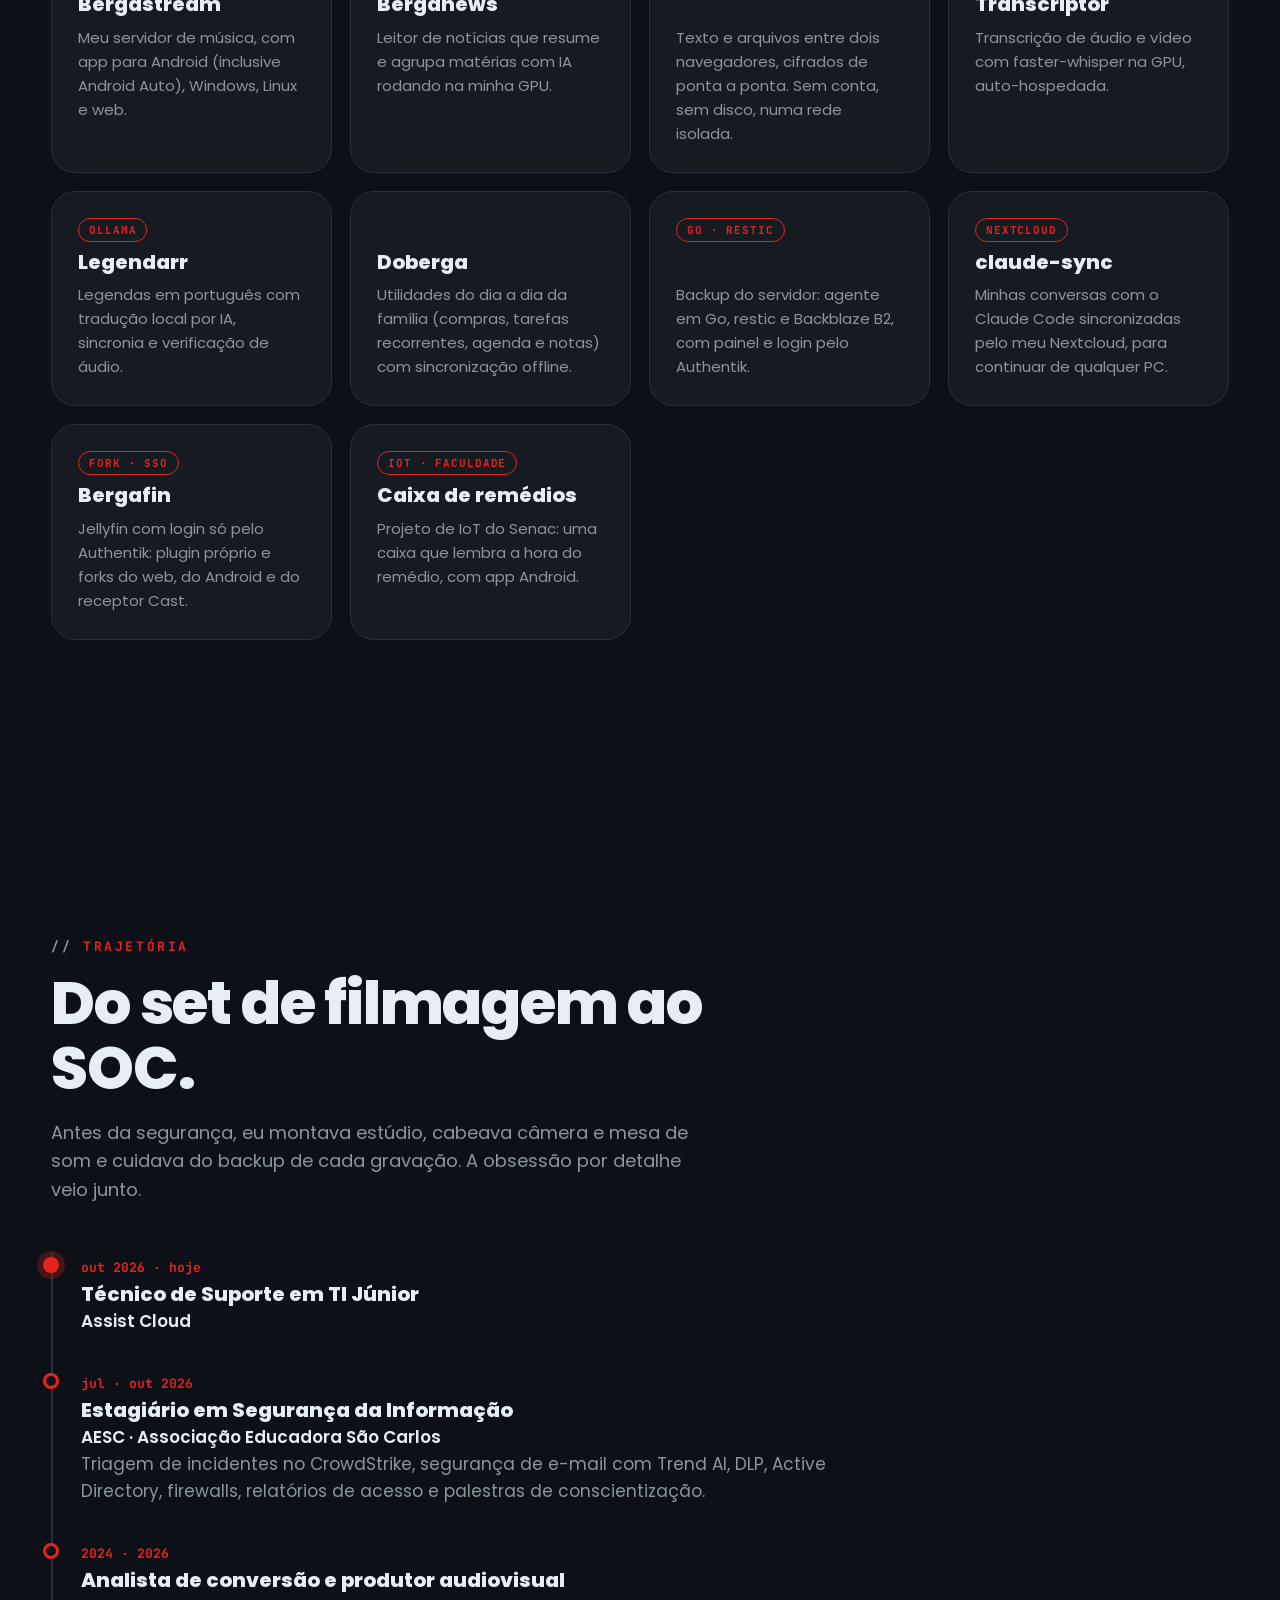
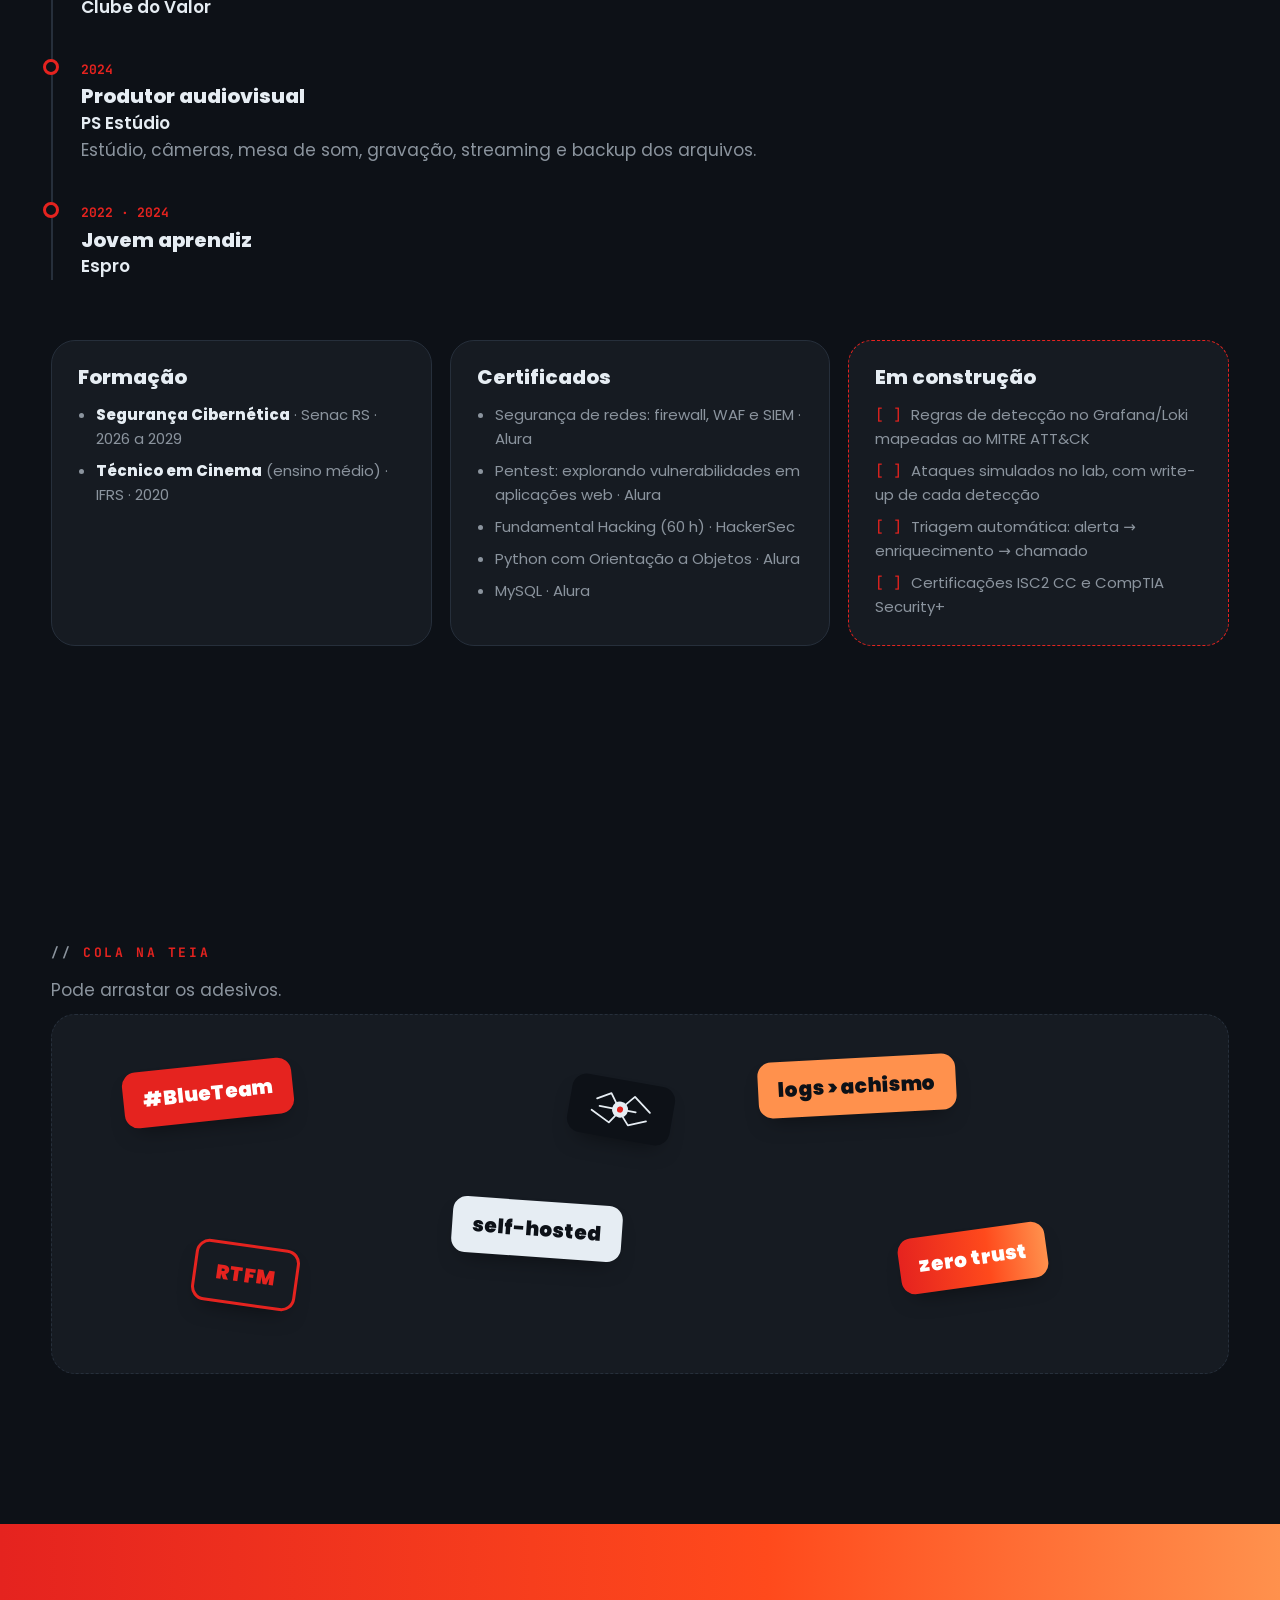
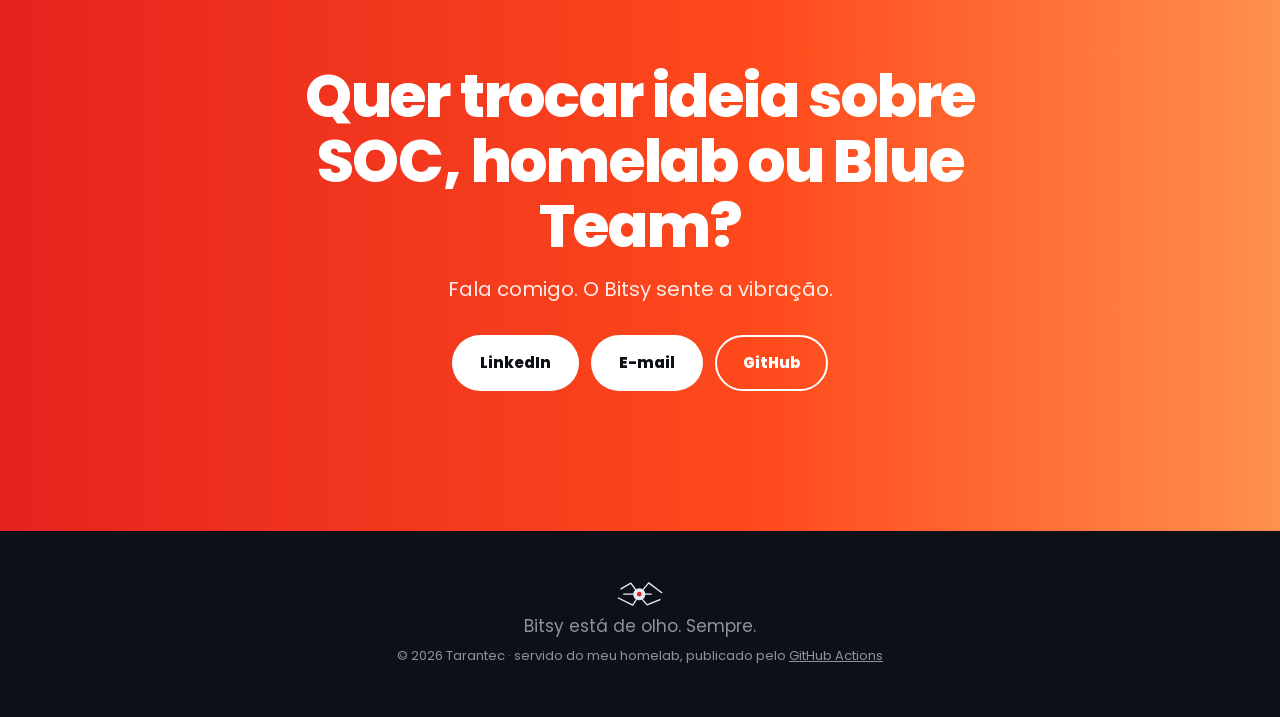
==== commit f8cb37d3: "teste aula" ====
--- a/site/index.html
+++ b/site/index.html
@@ -61,7 +61,7 @@
 
       <div class="hero__texto">
         <p class="kicker">Blue Team · SOC · Homelab</p>
-        <h1 class="hero__titulo">Teste atualização <span class="grad">Tudo atualizado!</span></h1>
+        <h1 class="hero__titulo">Atualização <span class="grad">teste</span></h1>
         <p class="hero__tag">Eu sou o <strong>Lucas Amaral</strong>, estudante de Segurança Cibernética no Senac RS. O <strong>Tarantec</strong> é o meu laboratório: um homelab de verdade que eu construo, monitoro e endureço, do firewall ao alerta.</p>
         <div class="hero__cta">
           <a class="btn btn--red" href="#teia">Ver a teia</a>
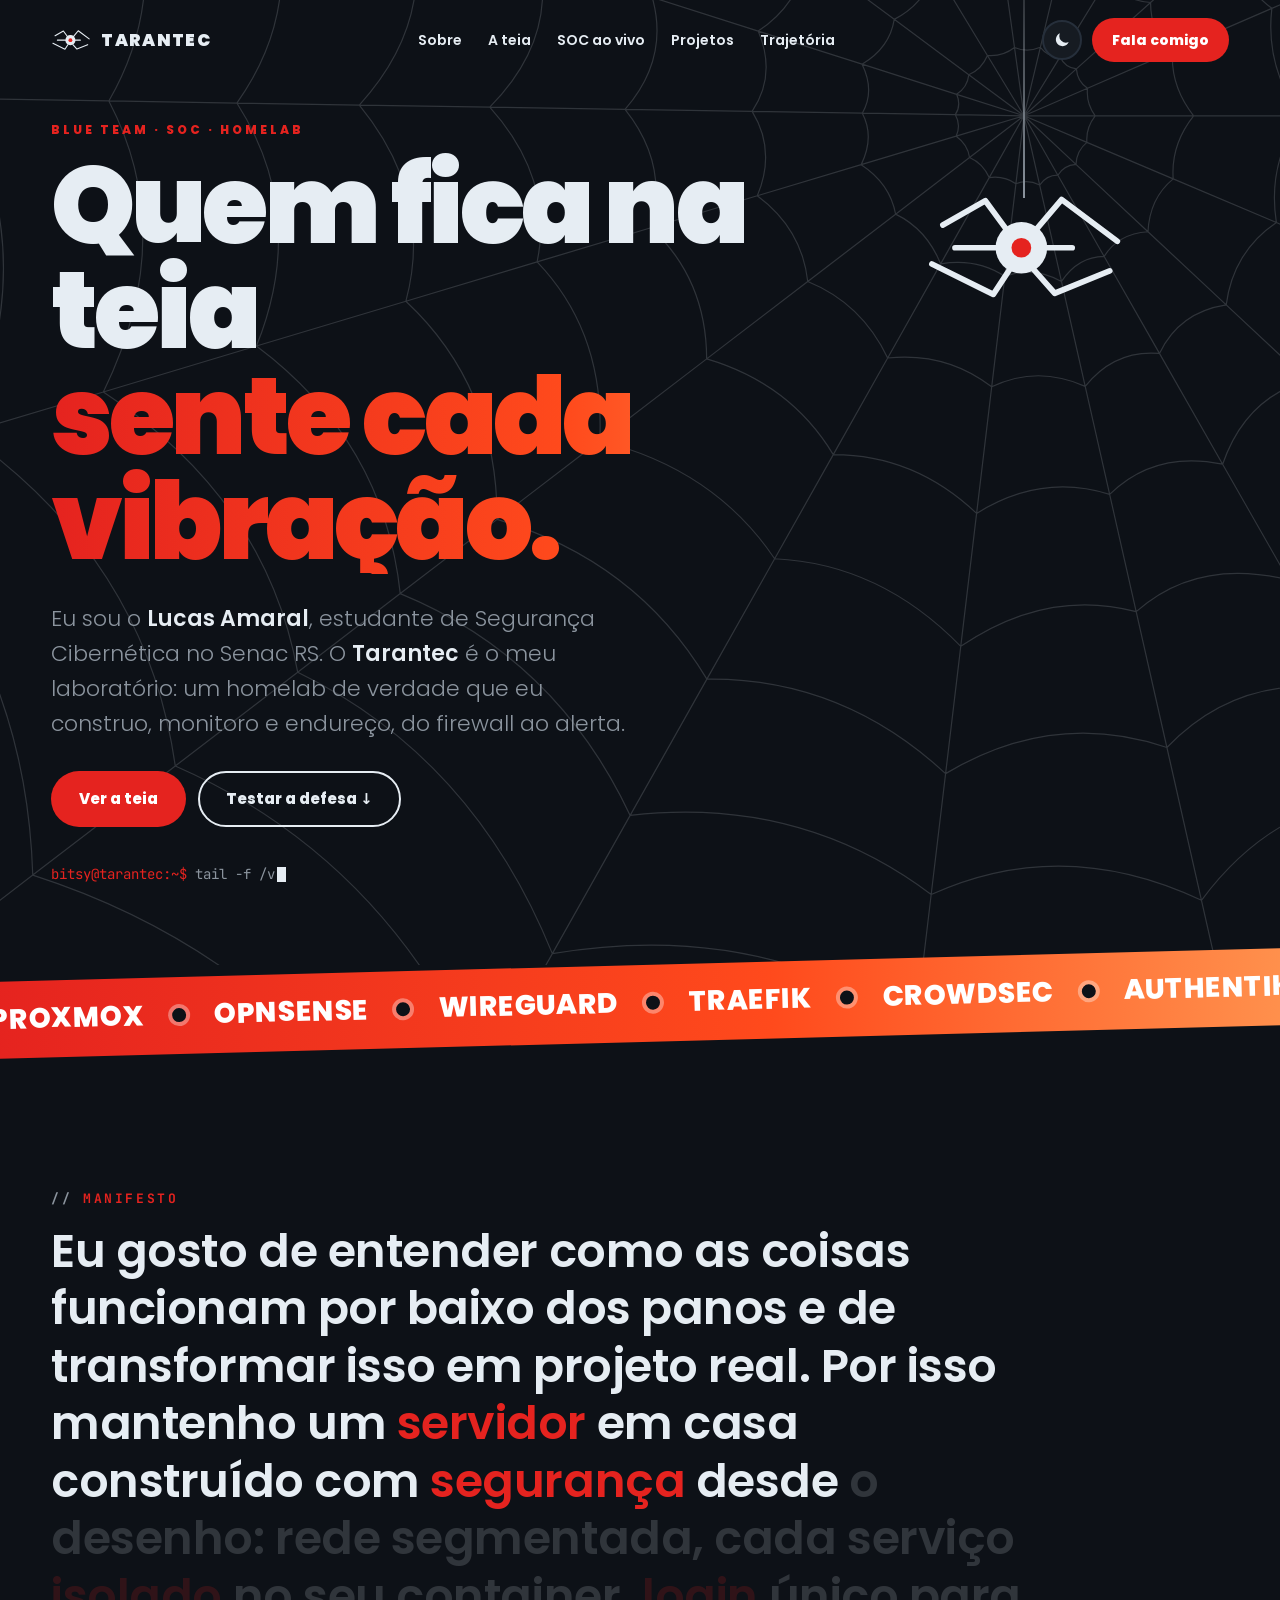
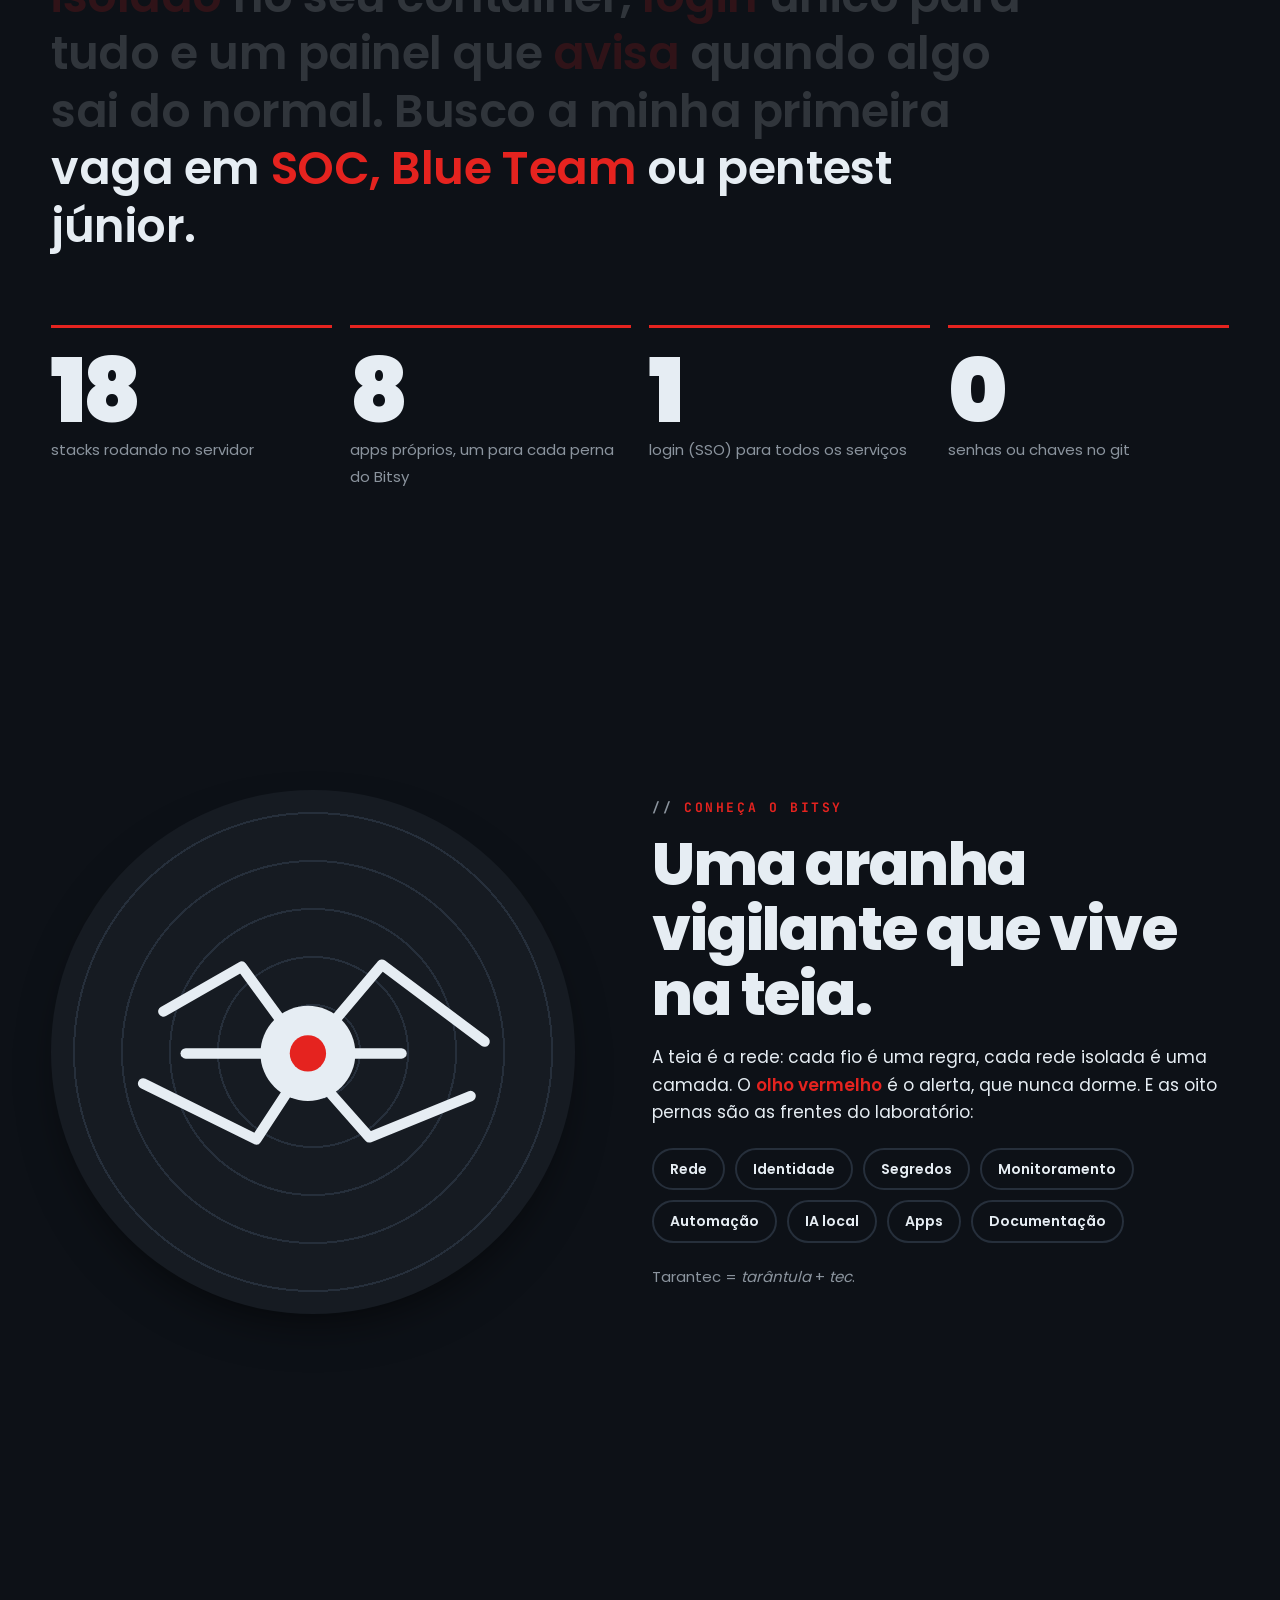
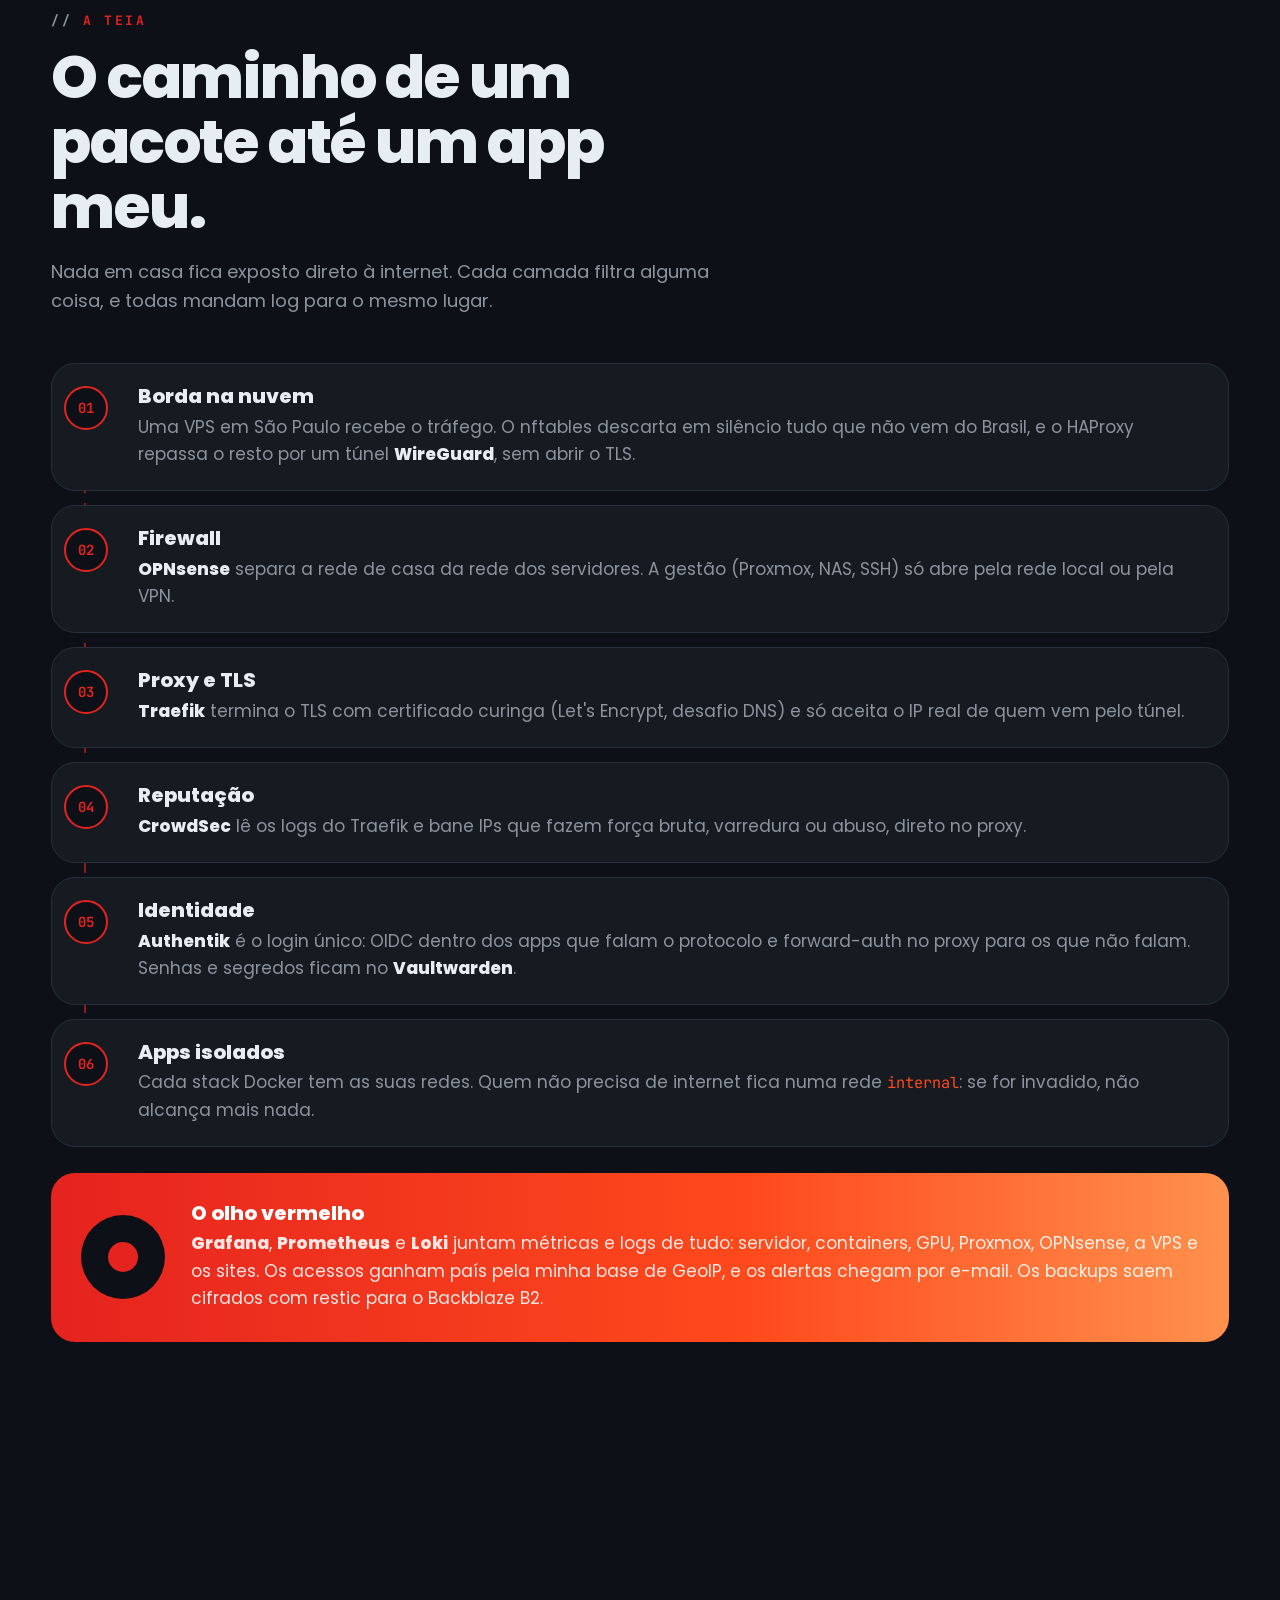
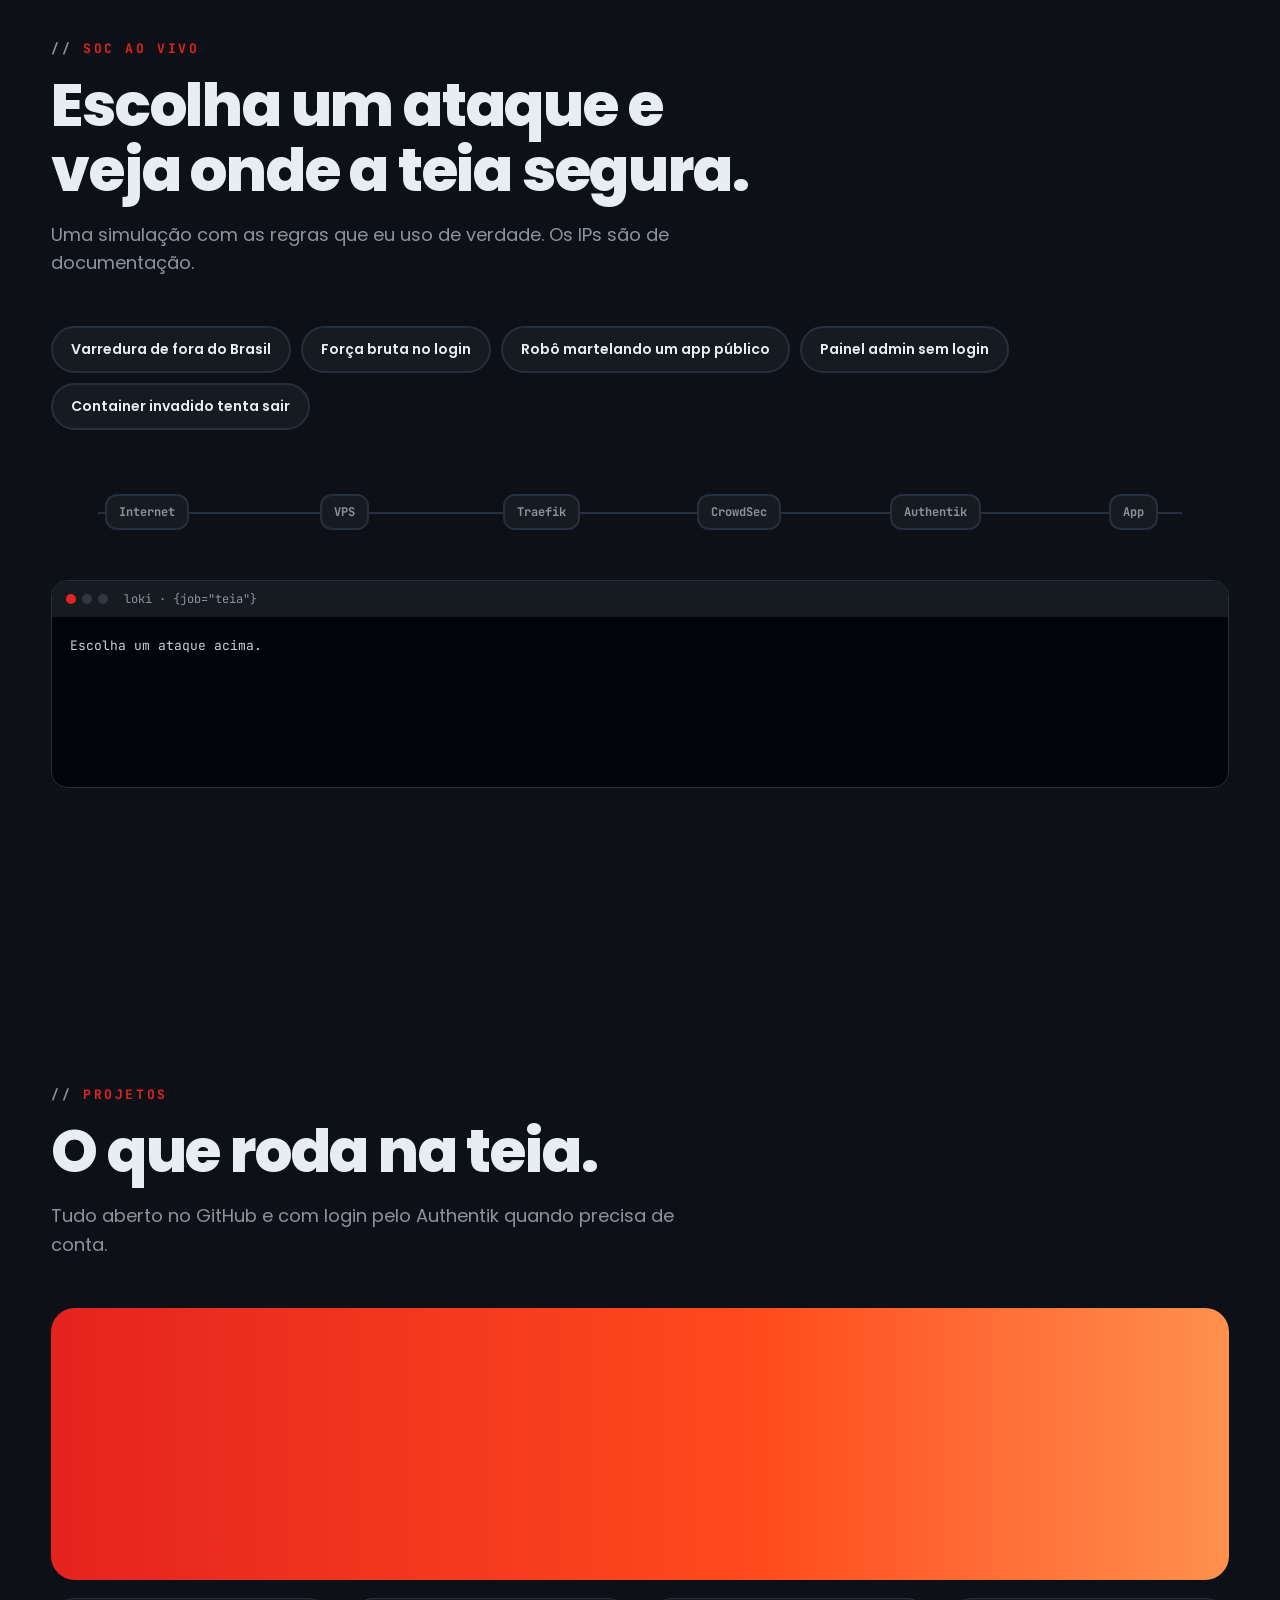
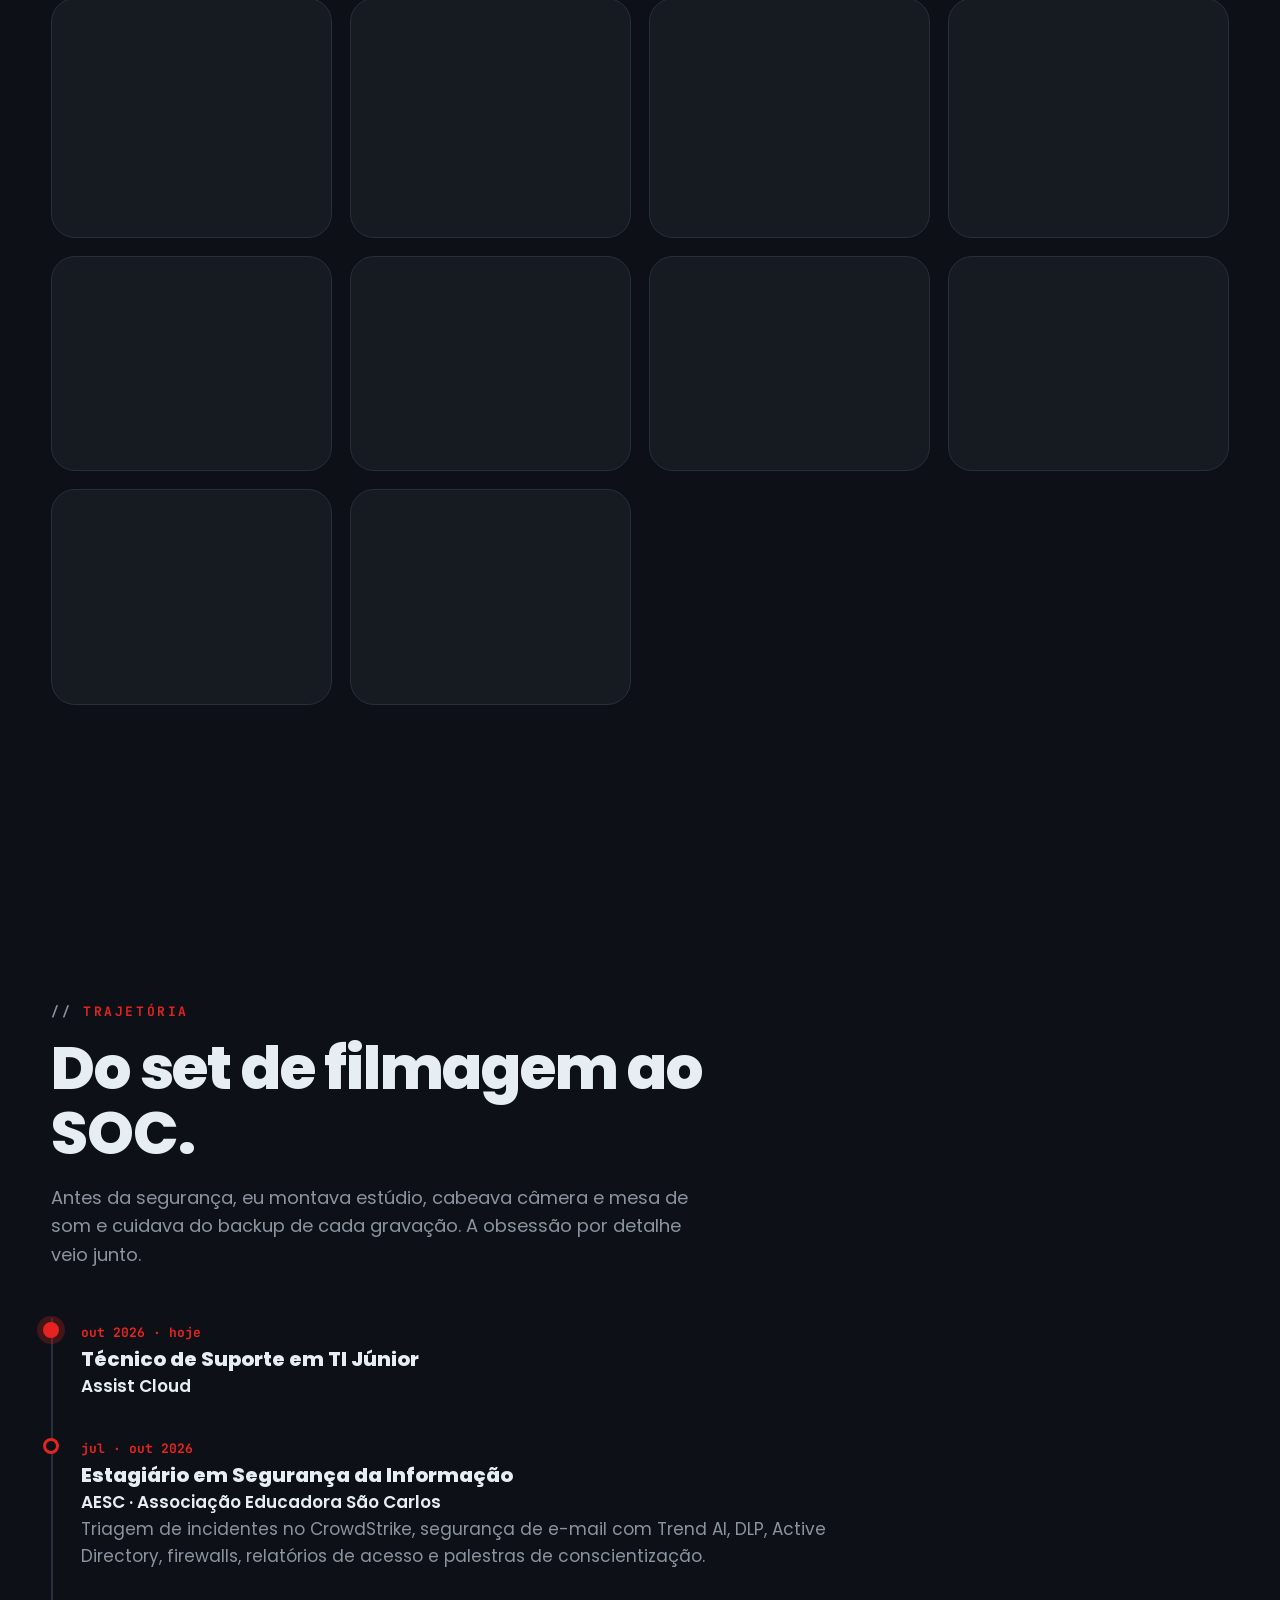
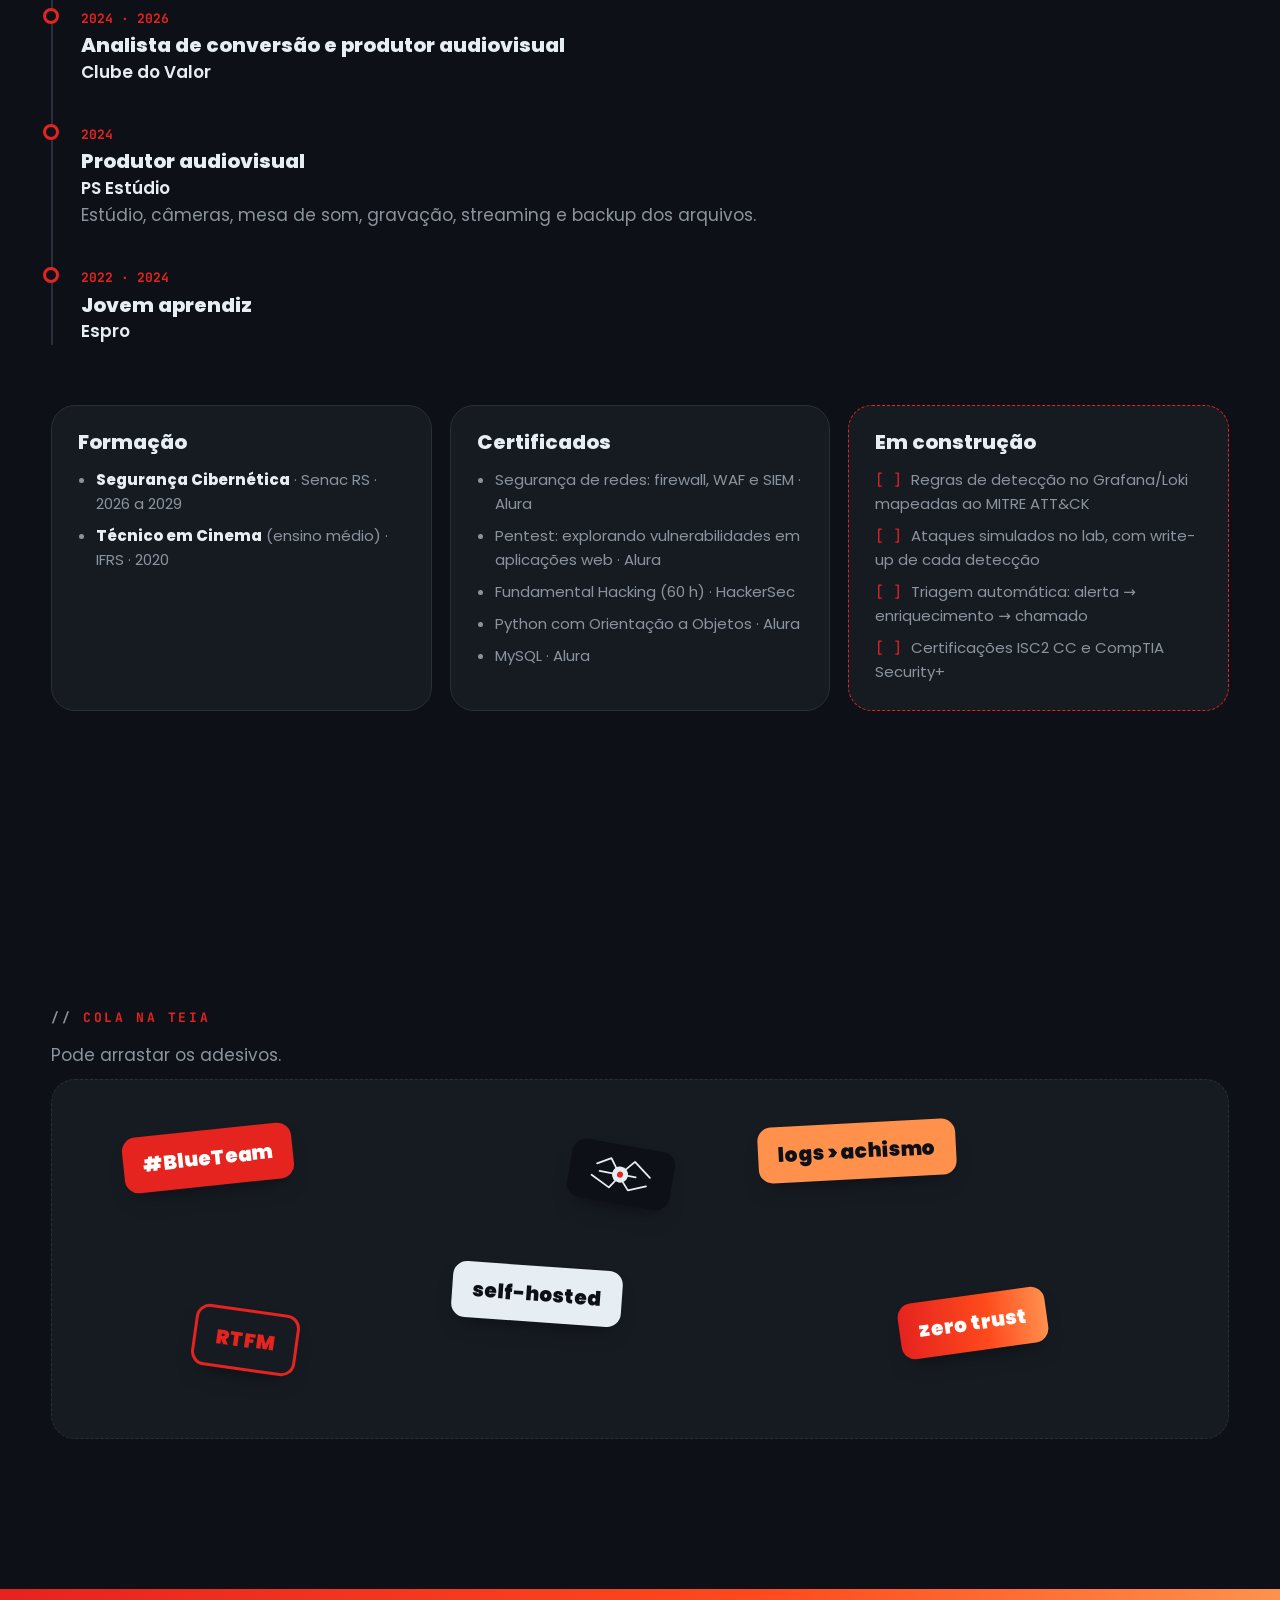
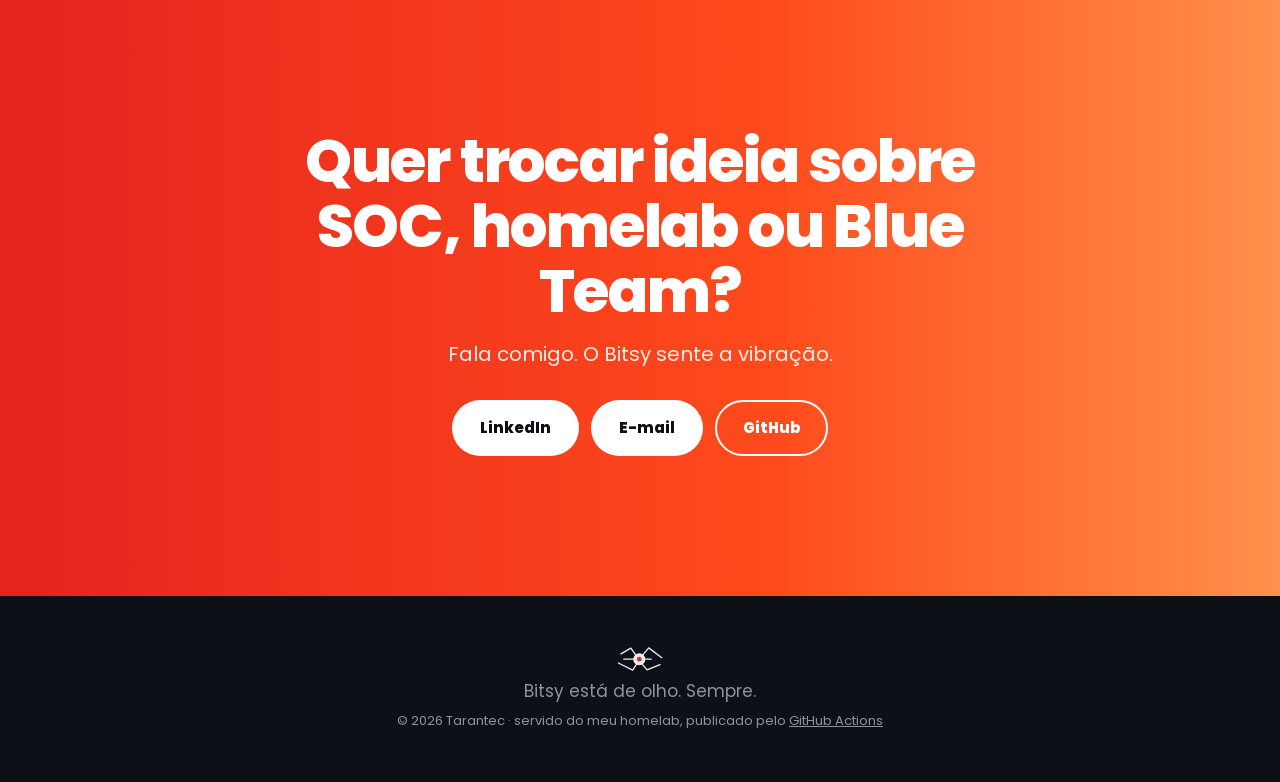
==== commit e38ae9b4: "volta ao normal" ====
--- a/site/index.html
+++ b/site/index.html
@@ -61,7 +61,7 @@
 
       <div class="hero__texto">
         <p class="kicker">Blue Team · SOC · Homelab</p>
-        <h1 class="hero__titulo">Atualização <span class="grad">teste</span></h1>
+        <h1 class="hero__titulo">Quem fica na teia<span class="grad">sente cada vibração.</span></h1>
         <p class="hero__tag">Eu sou o <strong>Lucas Amaral</strong>, estudante de Segurança Cibernética no Senac RS. O <strong>Tarantec</strong> é o meu laboratório: um homelab de verdade que eu construo, monitoro e endureço, do firewall ao alerta.</p>
         <div class="hero__cta">
           <a class="btn btn--red" href="#teia">Ver a teia</a>
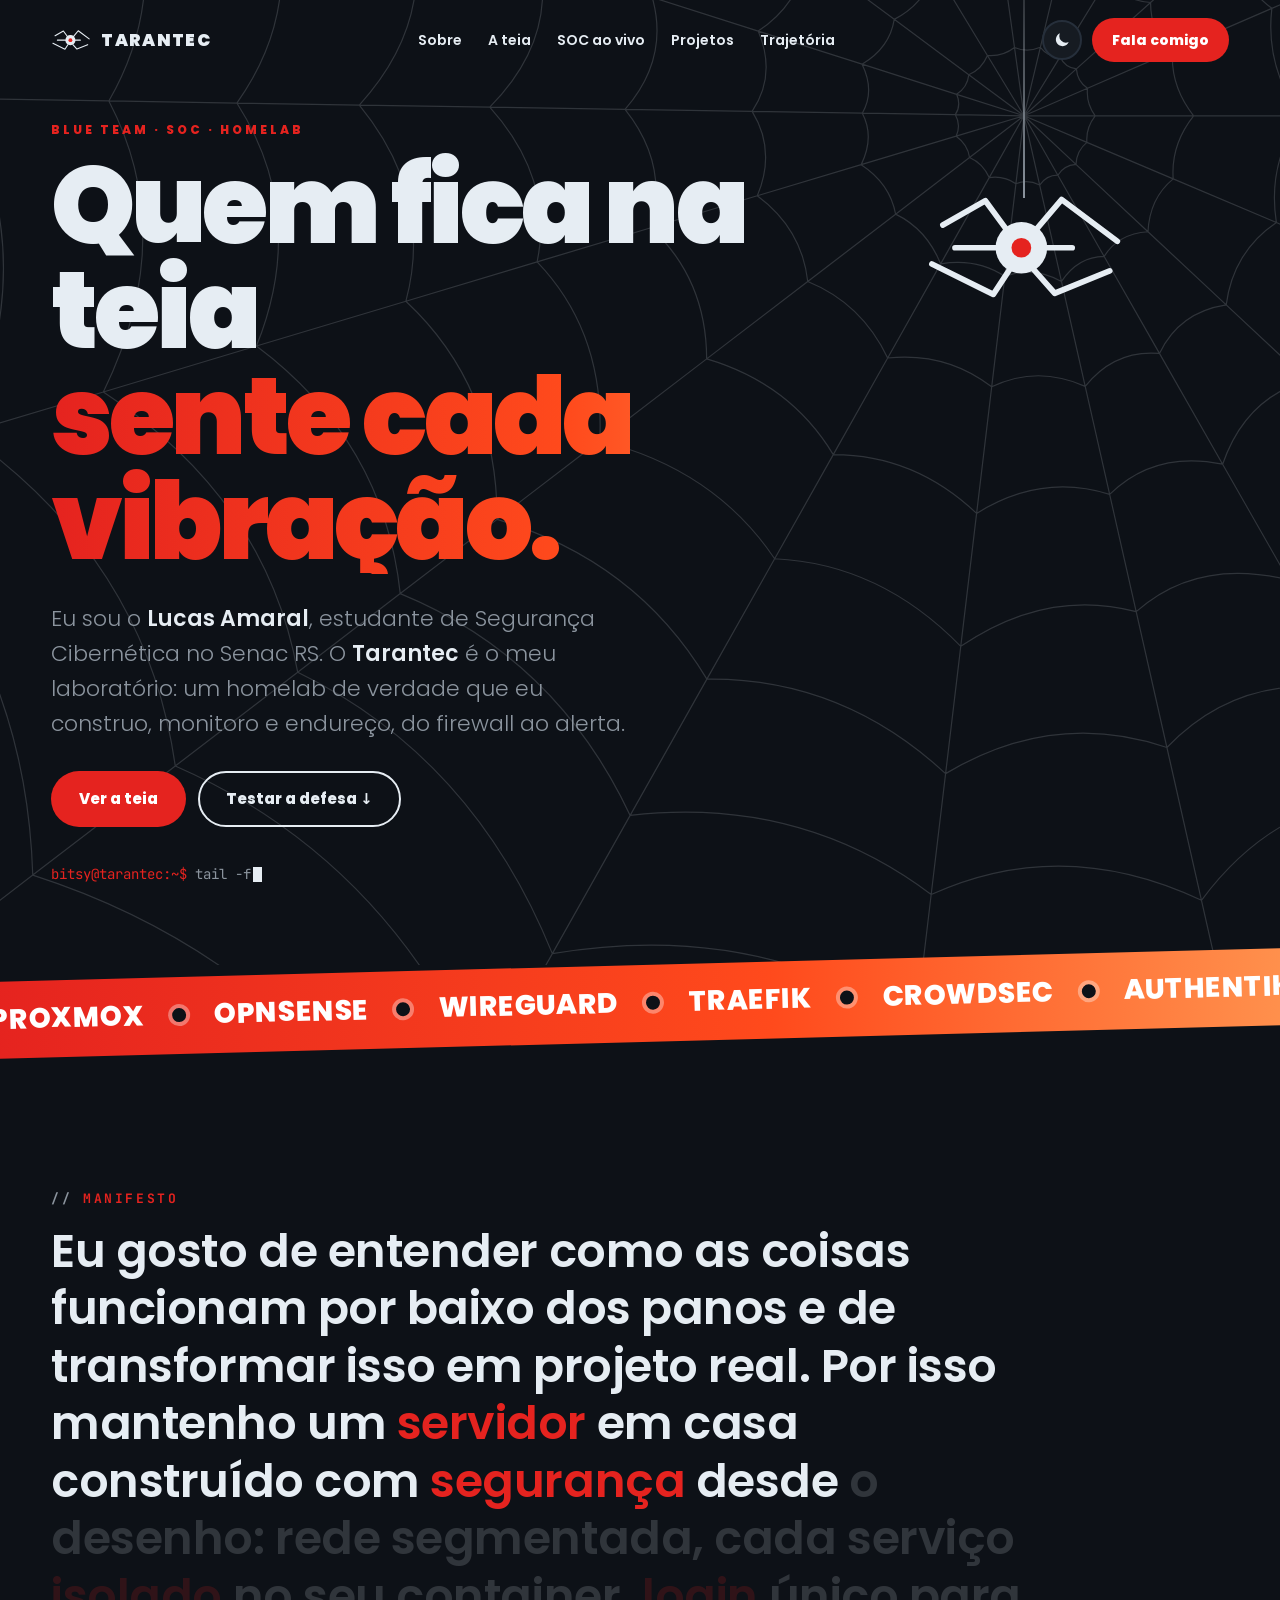
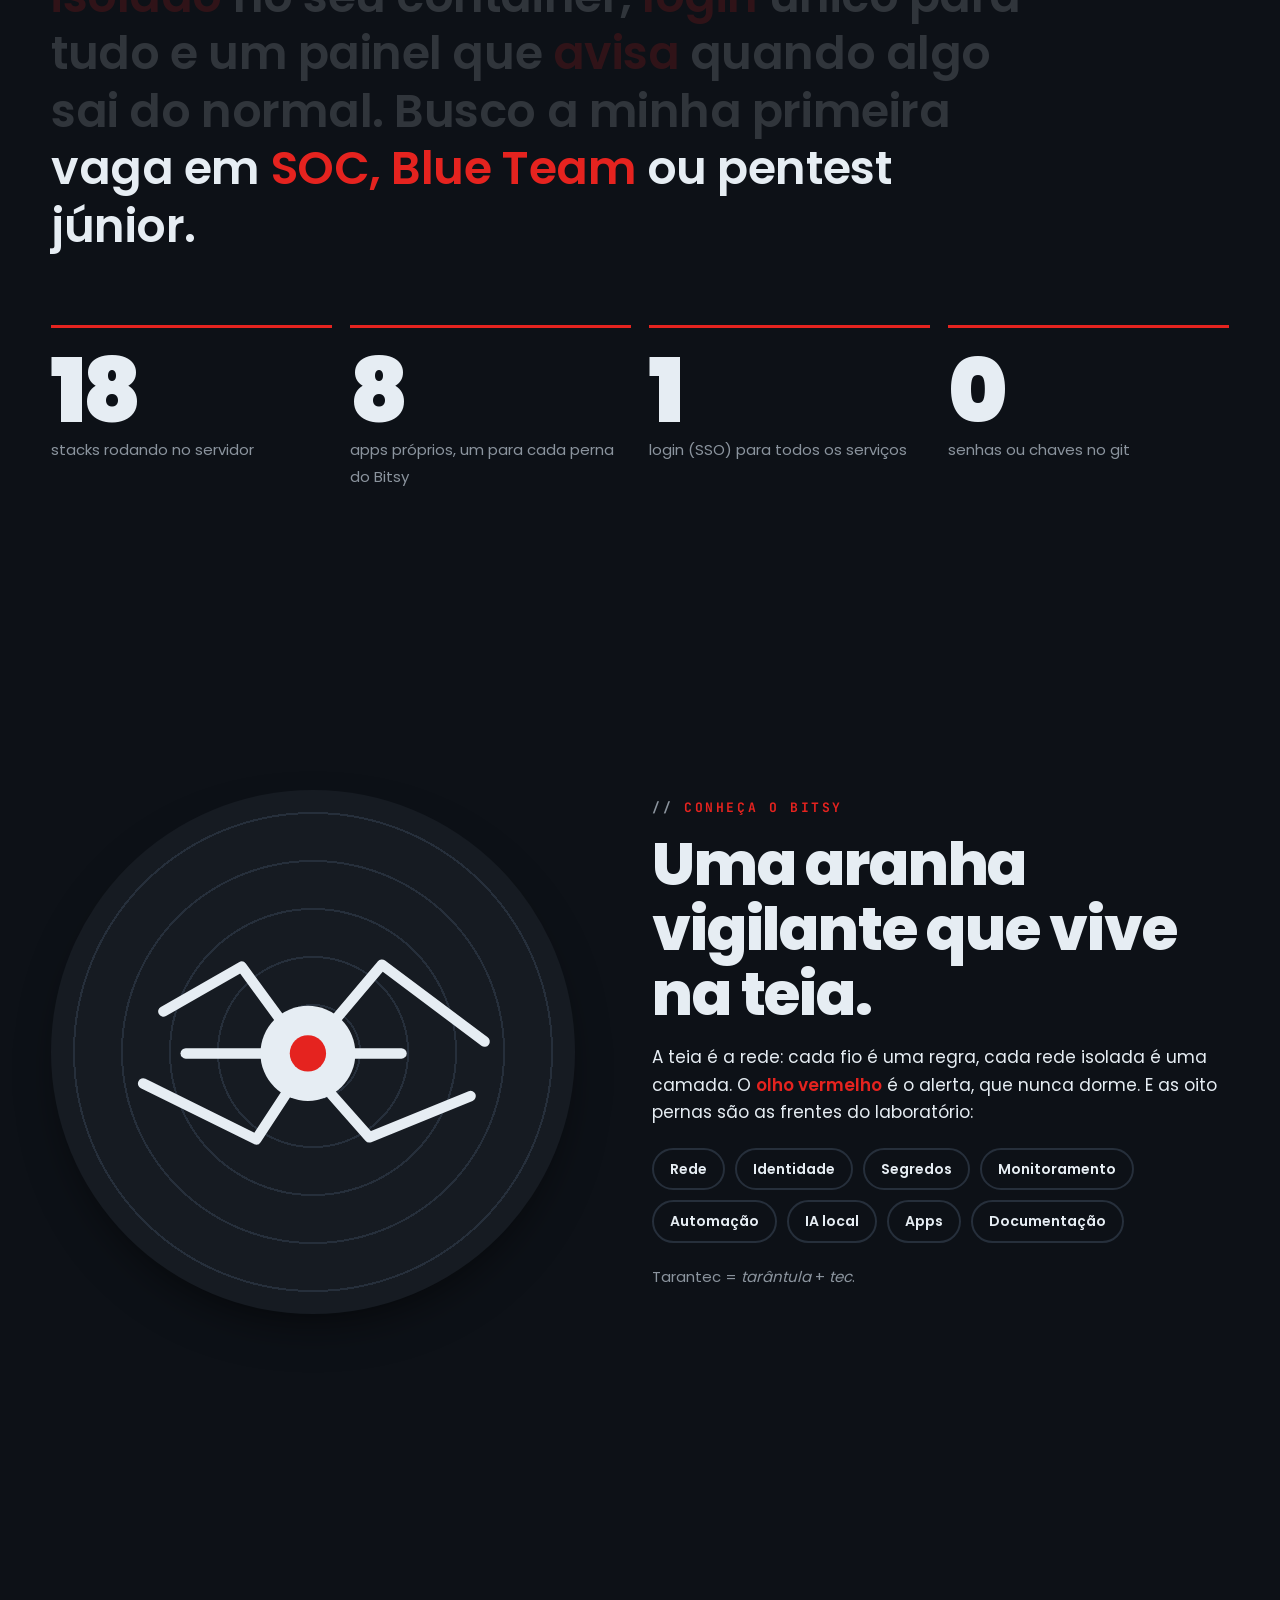
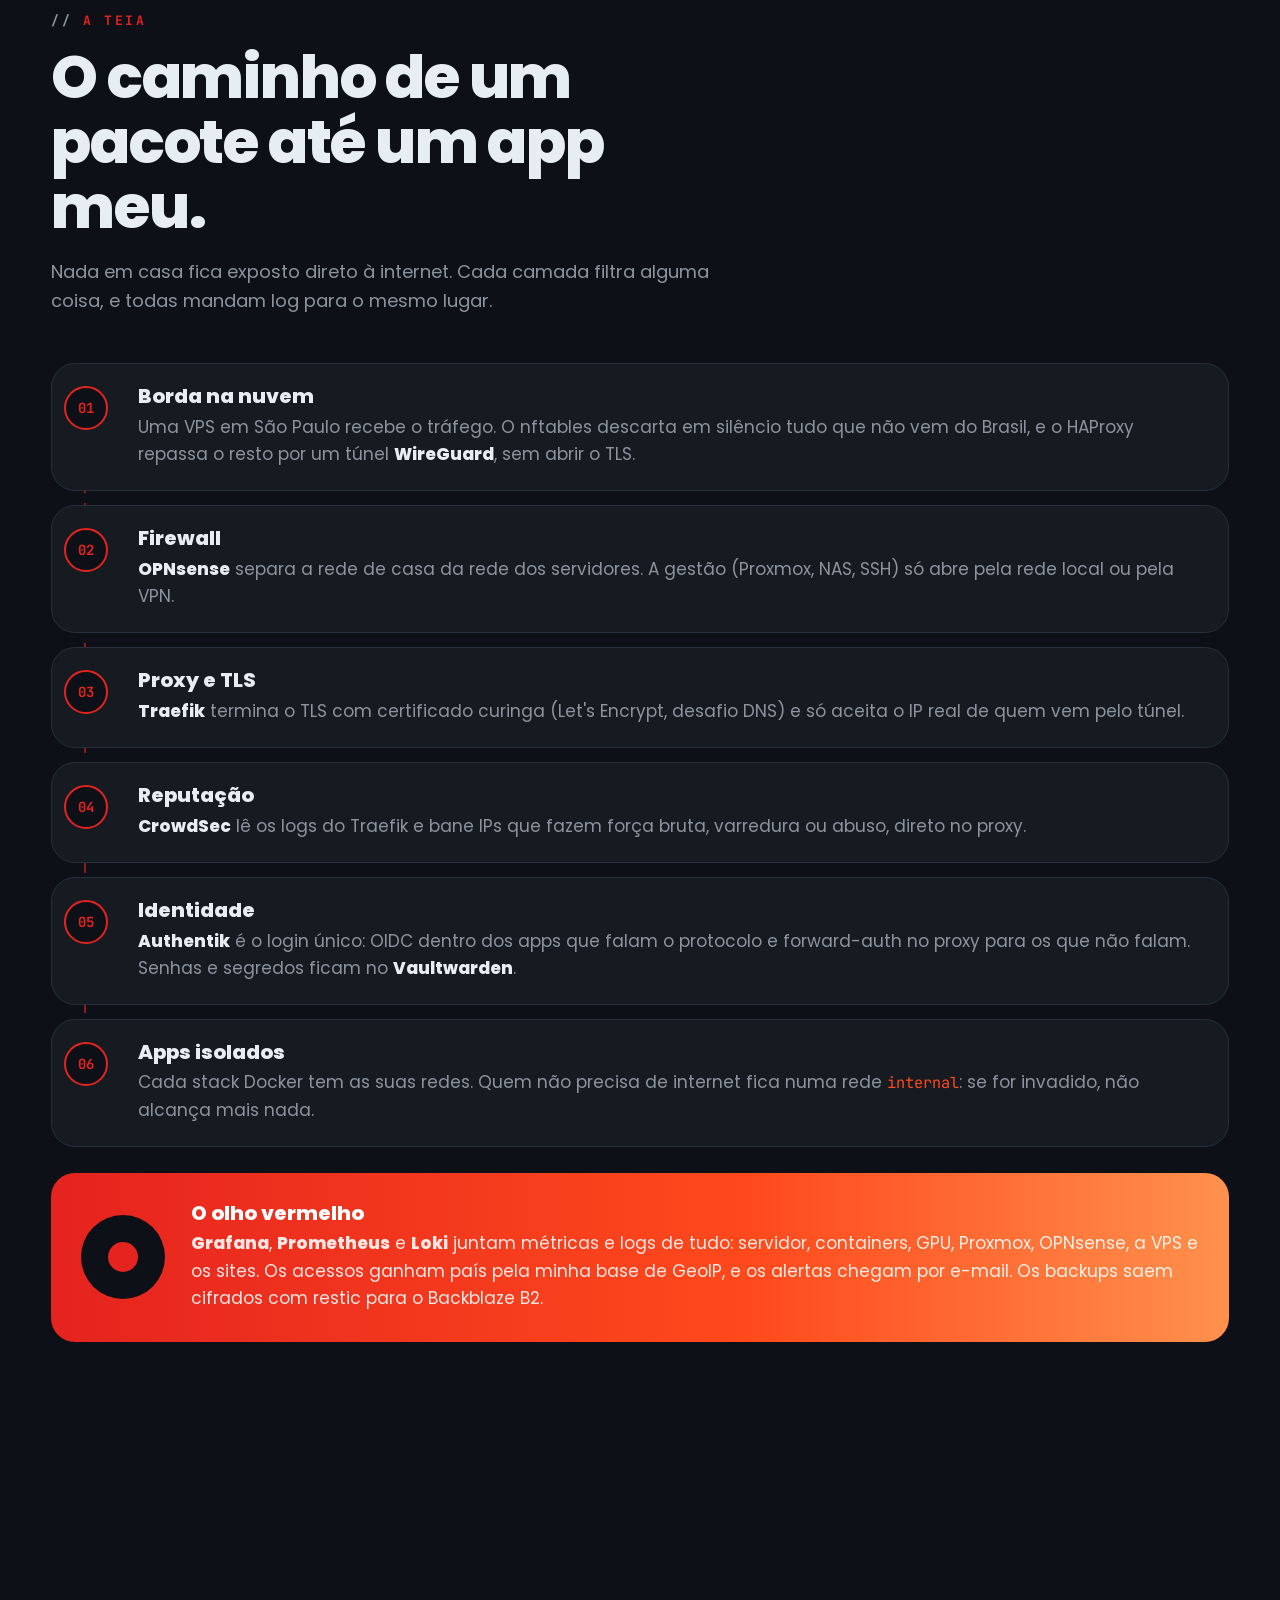
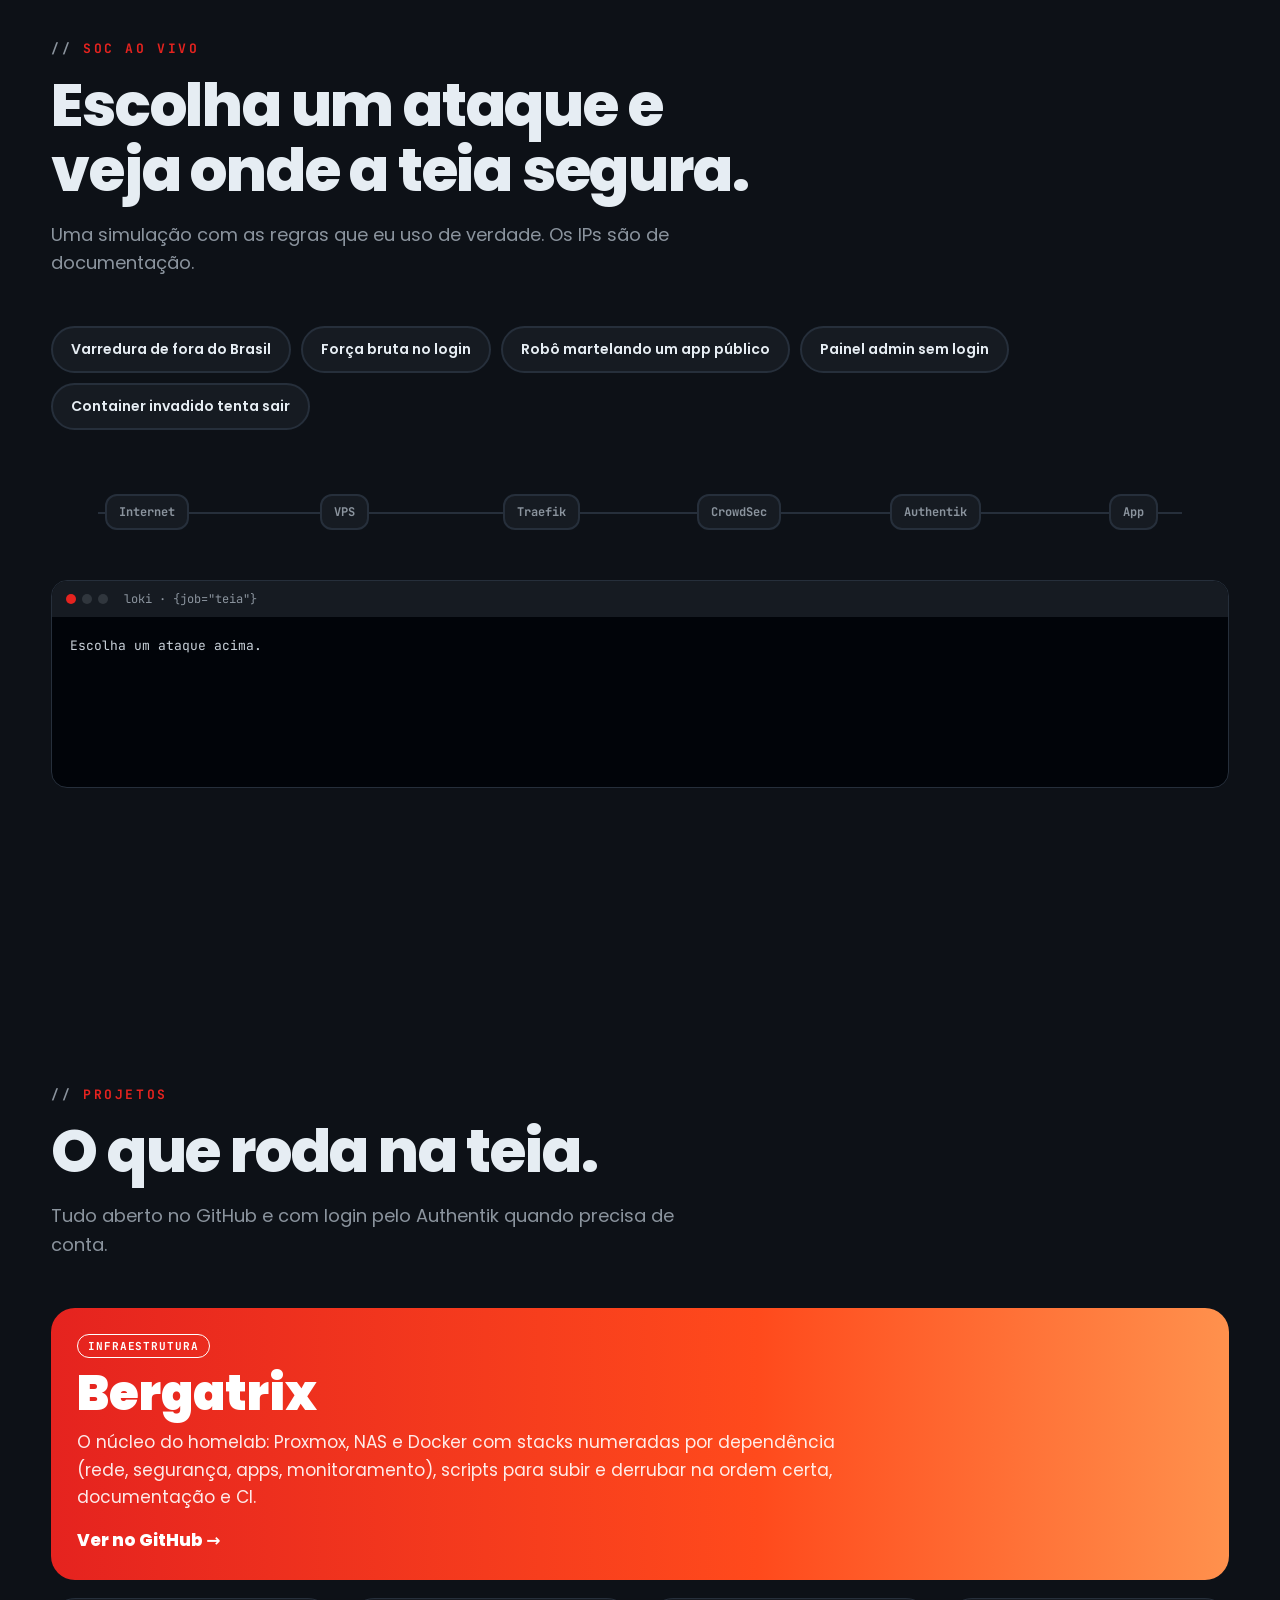
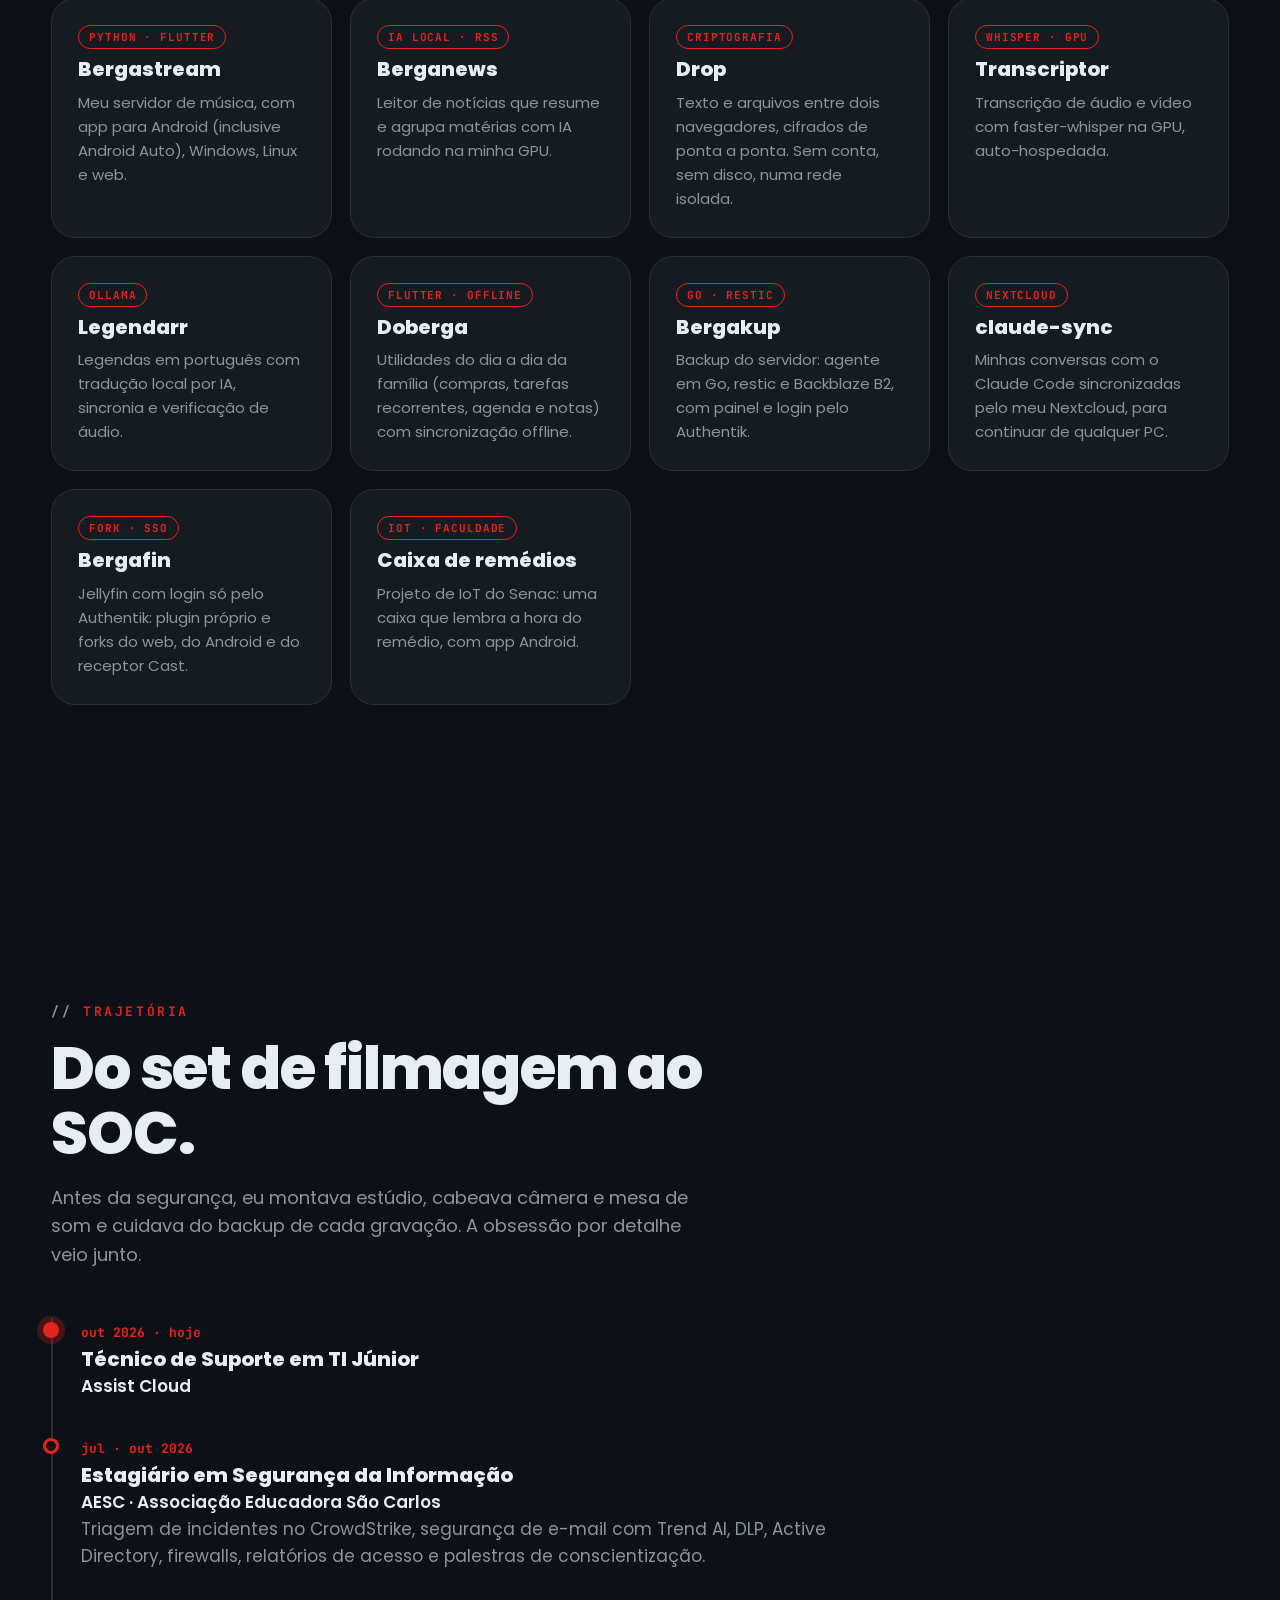
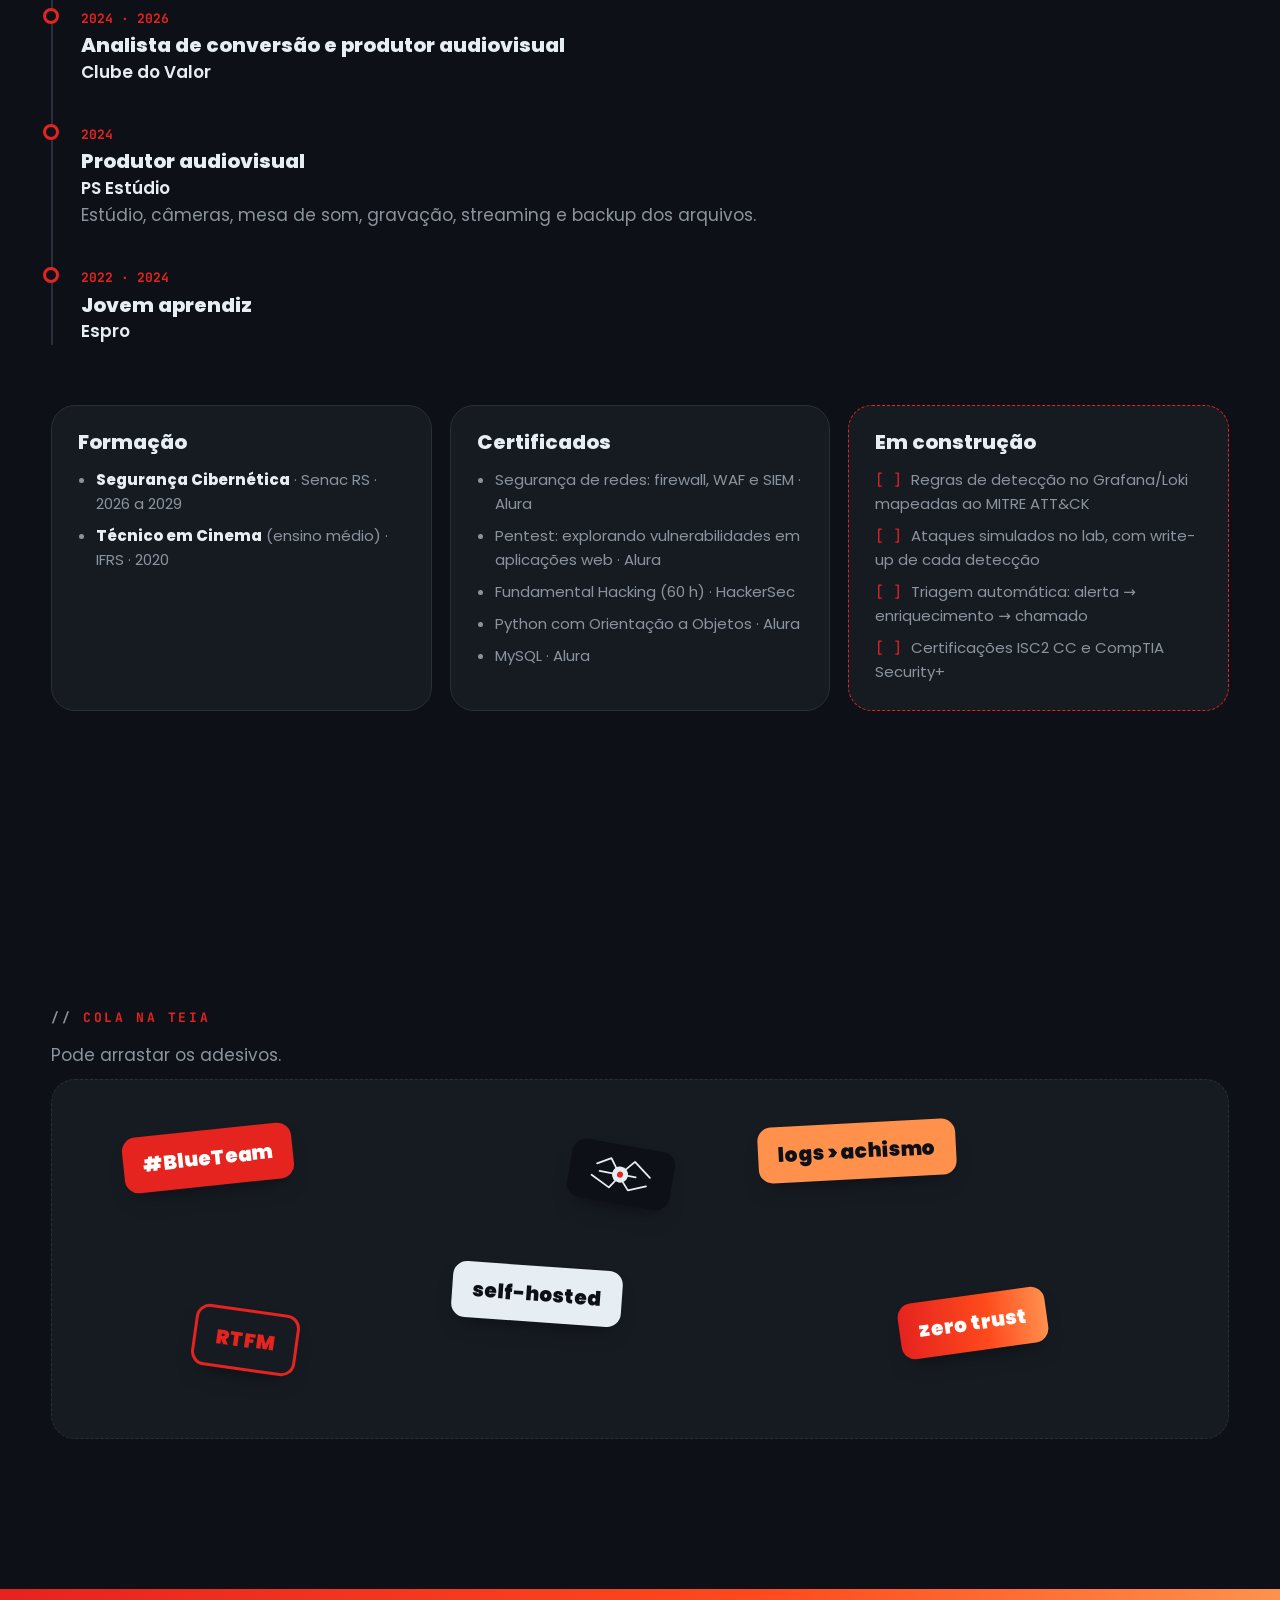
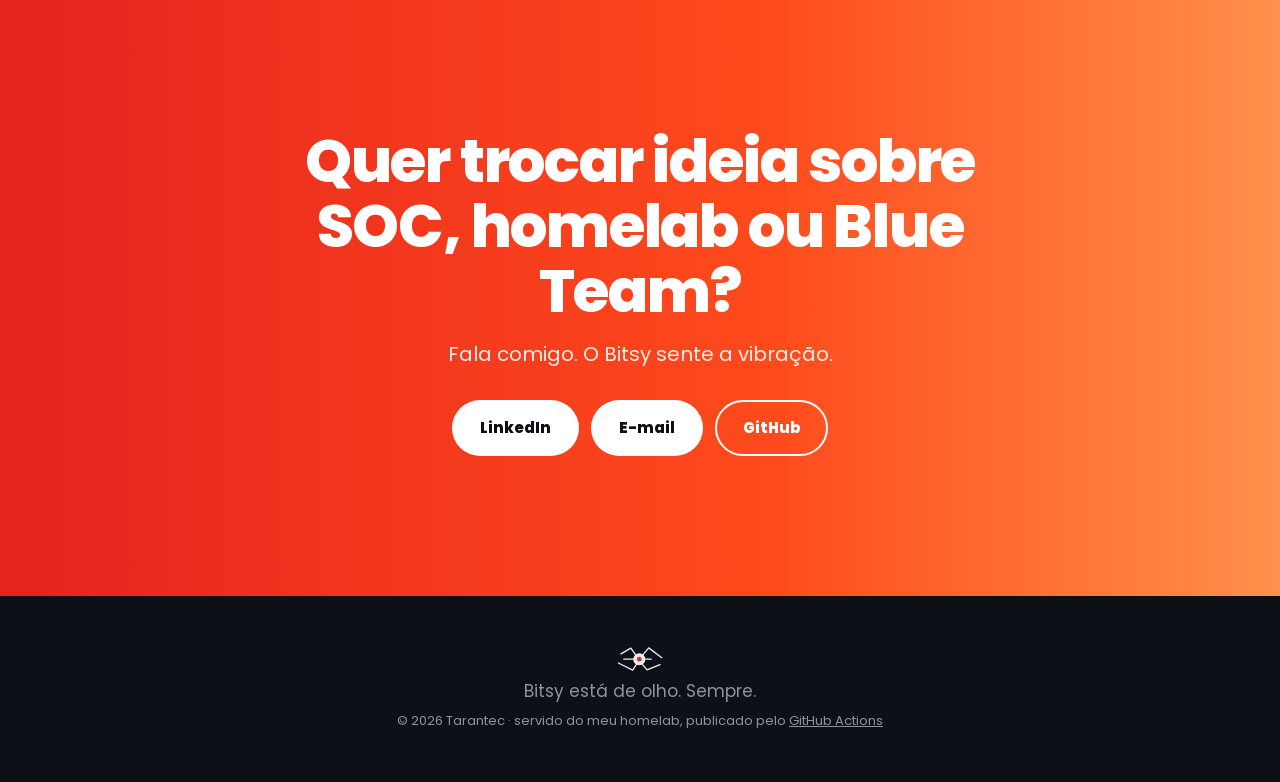
==== commit b65ae193: "Volta à versão final (69f4b4b), depois dos testes da aula Os testes da atividade de CI/CD (título tr" ====
--- a/site/index.html
+++ b/site/index.html
@@ -61,7 +61,7 @@
 
       <div class="hero__texto">
         <p class="kicker">Blue Team · SOC · Homelab</p>
-        <h1 class="hero__titulo">Quem fica na teia<span class="grad">sente cada vibração.</span></h1>
+        <h1 class="hero__titulo">Quem fica na teia <span class="grad">sente cada vibração.</span></h1>
         <p class="hero__tag">Eu sou o <strong>Lucas Amaral</strong>, estudante de Segurança Cibernética no Senac RS. O <strong>Tarantec</strong> é o meu laboratório: um homelab de verdade que eu construo, monitoro e endureço, do firewall ao alerta.</p>
         <div class="hero__cta">
           <a class="btn btn--red" href="#teia">Ver a teia</a>
